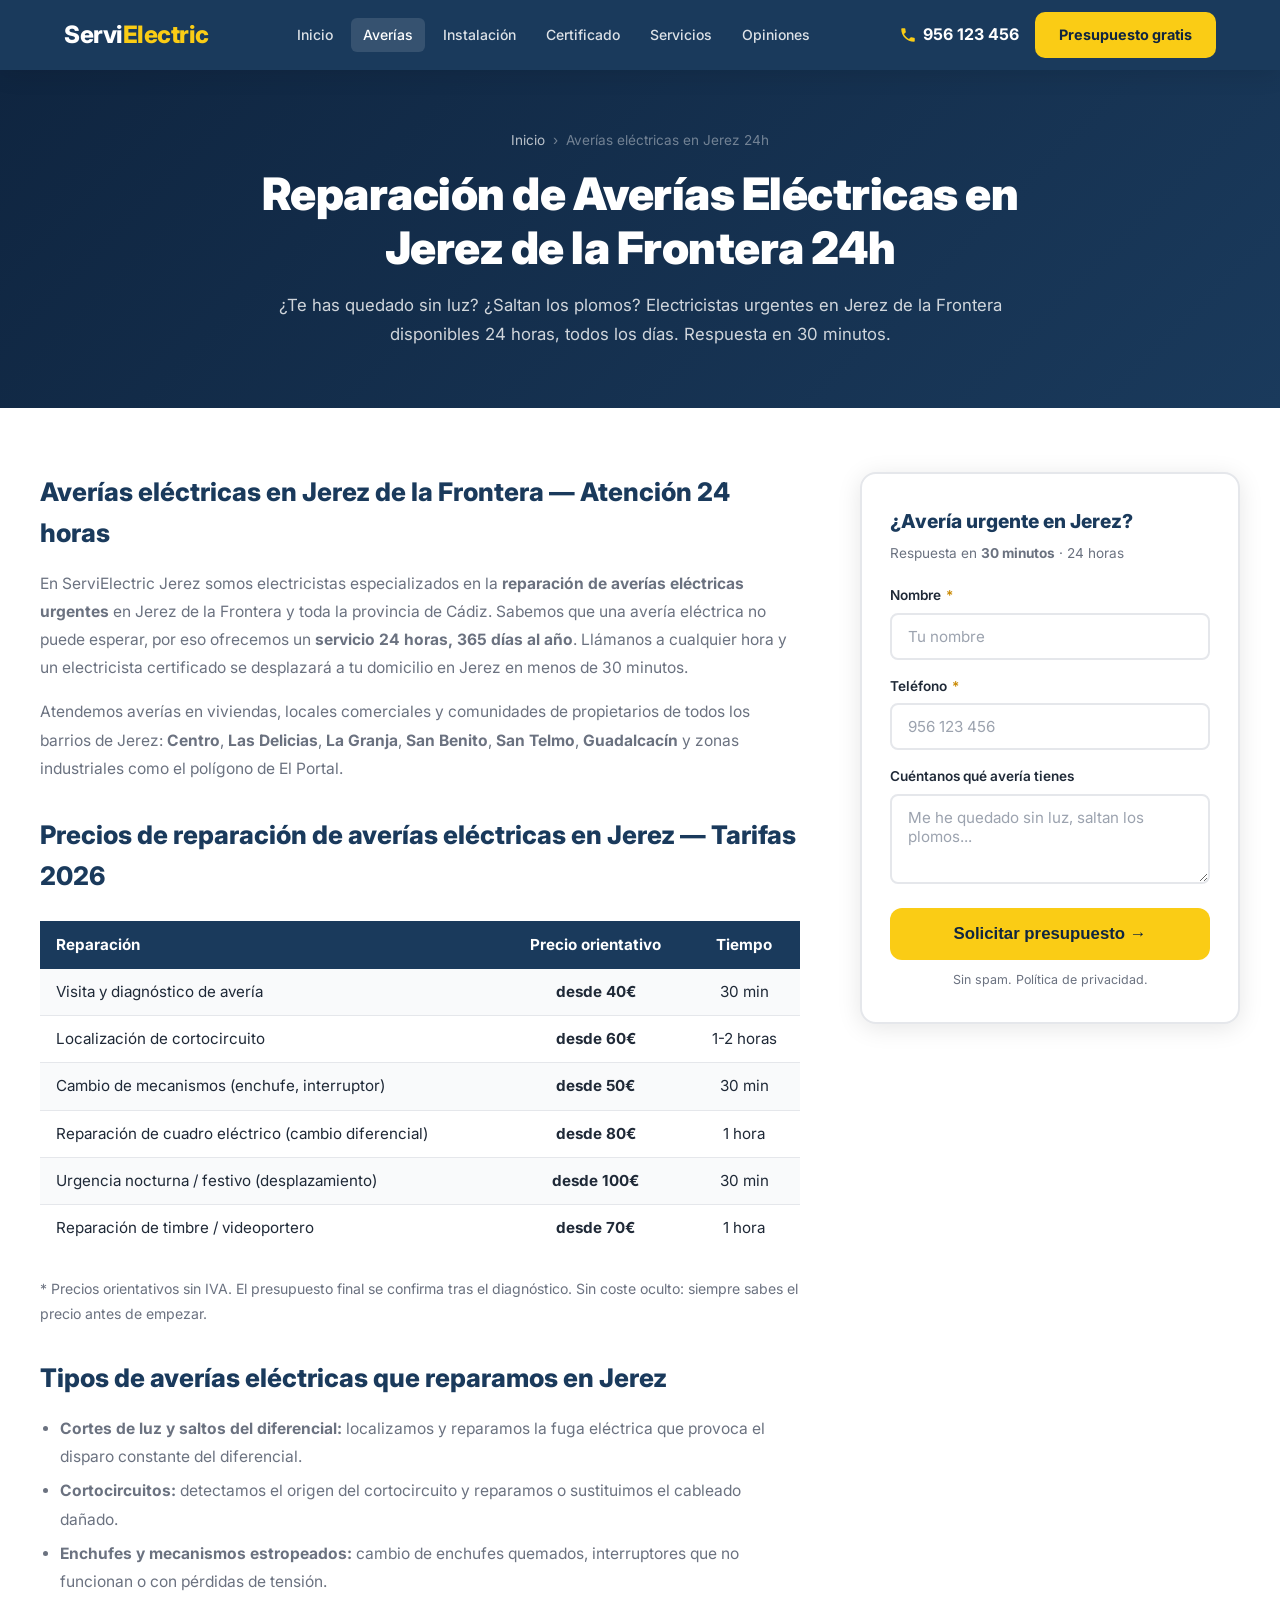
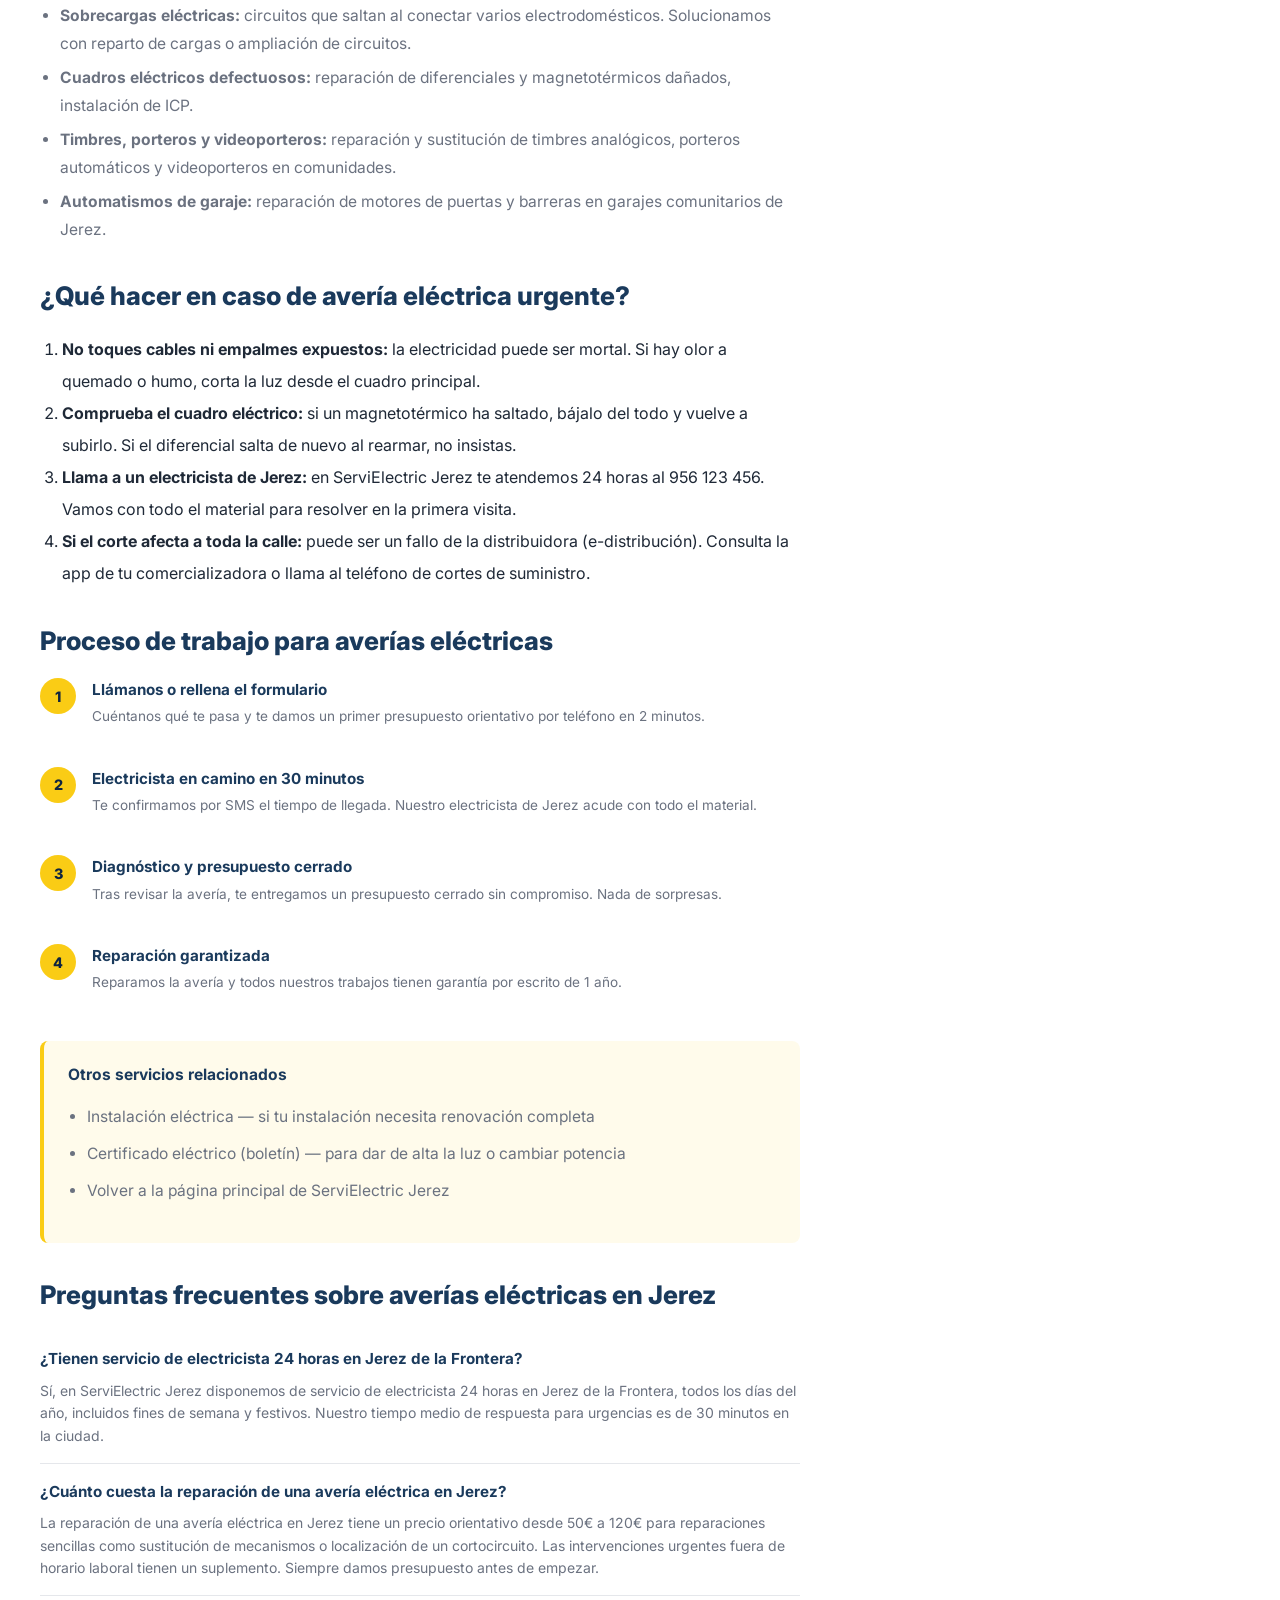
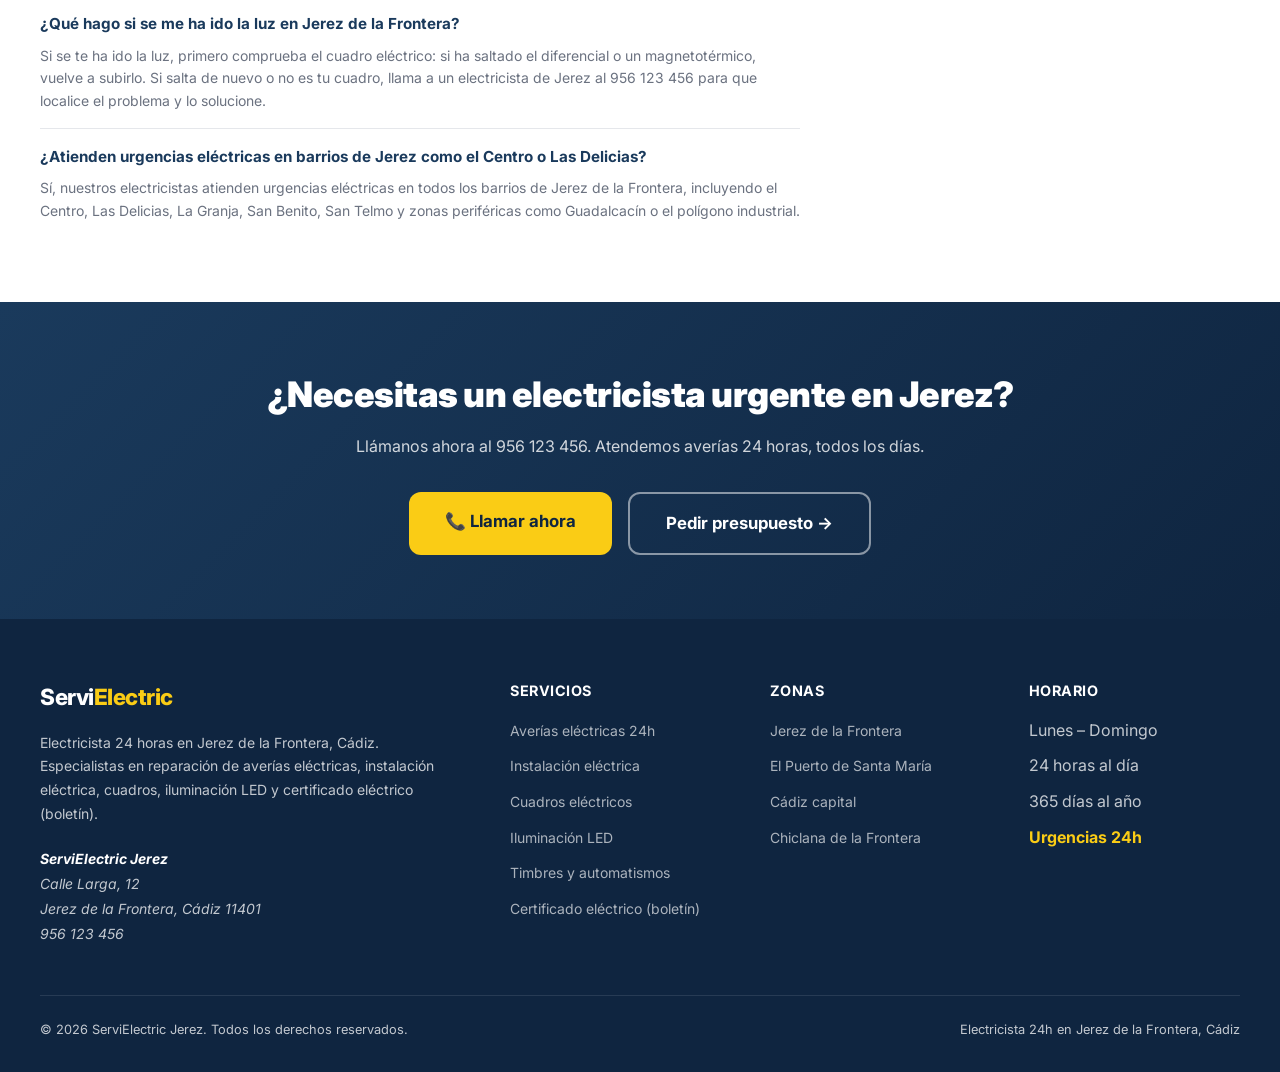
==== averias-electricas-jerez.html @ 38403f72 "Initial website: ServiElectric Jerez" ====
<!DOCTYPE html>
<html lang="es">
<head>
  <meta charset="UTF-8">
  <link rel="icon" type="image/png" href="favicon.png">
  <link rel="icon" type="image/svg+xml" href="favicon.svg">
  <meta name="viewport" content="width=device-width, initial-scale=1.0">
  <title>Averías Eléctricas Jerez 24h | Electricista Urgente | ServiElectric Jerez</title>
  <meta name="description" content="Reparación de averías eléctricas en Jerez de la Frontera 24 horas. ¿Te has quedado sin luz? ¿Saltan los plomos? Electricista urgente en 30 minutos. Presupuesto gratis.">
  <meta name="keywords" content="averías eléctricas Jerez, electricista urgente Jerez, electricista 24h Jerez, reparación averías eléctricas Jerez de la Frontera, sin luz Jerez">
  <link rel="canonical" href="https://servielectricjerez.es/averias-electricas-jerez.html">
  <meta property="og:title" content="Averías Eléctricas Jerez 24h | Electricista Urgente | ServiElectric Jerez">
  <meta property="og:description" content="Reparación de averías eléctricas en Jerez de la Frontera 24 horas. Electricista urgente en 30 minutos.">
  <meta property="og:type" content="article">
  <meta property="og:url" content="https://servielectricjerez.es/averias-electricas-jerez.html">
  <meta property="og:locale" content="es_ES">
  <link rel="preconnect" href="https://fonts.googleapis.com">
  <link rel="preconnect" href="https://fonts.gstatic.com" crossorigin>
  <link href="https://fonts.googleapis.com/css2?family=Inter:wght@400;500;600;700;800;900&display=swap" rel="stylesheet">
  <link rel="stylesheet" href="css/style.css">

  <!-- Schema Service -->
  <script type="application/ld+json">
  {
    "@context": "https://schema.org",
    "@type": "Service",
    "name": "Reparación de averías eléctricas en Jerez de la Frontera 24h",
    "provider": {
      "@type": "Electrician",
      "name": "ServiElectric Jerez",
      "address": {
        "@type": "PostalAddress",
        "streetAddress": "Calle Larga, 12",
        "addressLocality": "Jerez de la Frontera",
        "addressRegion": "Cádiz",
        "postalCode": "11401",
        "addressCountry": "ES"
      },
      "telephone": "+34-956-123-456",
      "url": "https://servielectricjerez.es",
      "geo": {
        "@type": "GeoCoordinates",
        "latitude": 36.6850,
        "longitude": -6.1261
      }
    },
    "areaServed": {"@type": "City", "name": "Jerez de la Frontera"},
    "description": "Reparación de averías eléctricas urgentes en Jerez de la Frontera, disponibles 24 horas, todos los días del año. Respuesta en 30 minutos.",
    "aggregateRating": {
      "@type": "AggregateRating",
      "ratingValue": "4.9",
      "reviewCount": "98"
    }
  }
  </script>

  <!-- Schema FAQPage -->
  <script type="application/ld+json">
  {
    "@context": "https://schema.org",
    "@type": "FAQPage",
    "mainEntity": [
      {
        "@type": "Question",
        "name": "¿Tienen servicio de electricista 24 horas en Jerez de la Frontera?",
        "acceptedAnswer": {
          "@type": "Answer",
          "text": "Sí, en ServiElectric Jerez disponemos de servicio de electricista 24 horas en Jerez de la Frontera, todos los días del año, incluidos fines de semana y festivos. Nuestro tiempo medio de respuesta para urgencias es de 30 minutos en la ciudad."
        }
      },
      {
        "@type": "Question",
        "name": "¿Cuánto cuesta la reparación de una avería eléctrica en Jerez?",
        "acceptedAnswer": {
          "@type": "Answer",
          "text": "La reparación de una avería eléctrica en Jerez tiene un precio orientativo desde 50€ a 120€ para reparaciones sencillas como sustitución de mecanismos o localización de un cortocircuito. Las intervenciones urgentes fuera de horario laboral tienen un suplemento. Siempre damos presupuesto antes de empezar."
        }
      },
      {
        "@type": "Question",
        "name": "¿Qué hago si se me ha ido la luz en Jerez de la Frontera?",
        "acceptedAnswer": {
          "@type": "Answer",
          "text": "Si se te ha ido la luz, primero comprueba el cuadro eléctrico: si ha saltado el diferencial o un magnetotérmico, vuelve a subirlo. Si salta de nuevo o no es tu cuadro, llama a un electricista de Jerez al 956 123 456 para que localice el problema y lo solucione."
        }
      },
      {
        "@type": "Question",
        "name": "¿Atienden urgencias eléctricas en barrios de Jerez como el Centro o Las Delicias?",
        "acceptedAnswer": {
          "@type": "Answer",
          "text": "Sí, nuestros electricistas atienden urgencias eléctricas en todos los barrios de Jerez de la Frontera, incluyendo el Centro, Las Delicias, La Granja, San Benito, San Telmo y zonas periféricas como Guadalcacín o el polígono industrial."
        }
      }
    ]
  }
  </script>
</head>
<body>

<header class="header" role="banner">
  <div class="header-inner">
    <a href="/" class="logo">Servi<span>Electric</span></a>
    <nav class="nav" id="main-nav" role="navigation">
      <a href="/">Inicio</a>
      <a href="averias-electricas-jerez.html" class="active">Averías</a>
      <a href="instalacion-electrica-jerez.html">Instalación</a>
      <a href="certificado-electrico-jerez.html">Certificado</a>
      <a href="index.html#servicios">Servicios</a>
      <a href="index.html#opiniones">Opiniones</a>
    </nav>
    <div class="header-cta">
      <a href="tel:+34956123456" class="header-phone">
        <svg viewBox="0 0 24 24"><path d="M6.62 10.79c1.44 2.83 3.76 5.14 6.59 6.59l2.2-2.2c.27-.27.67-.36 1.02-.24 1.12.37 2.33.57 3.57.57.55 0 1 .45 1 1V20c0 .55-.45 1-1 1-9.39 0-17-7.61-17-17 0-.55.45-1 1-1h3.5c.55 0 1 .45 1 1 0 1.25.2 2.45.57 3.57.11.35.03.74-.25 1.02l-2.2 2.2z"/></svg>
        956 123 456
      </a>
      <a href="#presupuesto" class="btn btn-accent">Presupuesto gratis</a>
      <button class="hamburger" id="hamburger" aria-label="Abrir menú" aria-expanded="false"><span></span><span></span><span></span></button>
    </div>
  </div>
</header>

<main>
<section class="page-hero">
  <div class="page-hero-inner">
    <nav class="breadcrumb"><a href="/">Inicio</a><span>›</span><span>Averías eléctricas en Jerez 24h</span></nav>
    <h1>Reparación de Averías Eléctricas en Jerez de la Frontera 24h</h1>
    <p>¿Te has quedado sin luz? ¿Saltan los plomos? Electricistas urgentes en Jerez de la Frontera disponibles 24 horas, todos los días. Respuesta en 30 minutos.</p>
  </div>
</section>

<section class="content-section">
  <div class="content-inner">
    <article class="content-body">

      <h2>Averías eléctricas en Jerez de la Frontera — Atención 24 horas</h2>
      <p>En ServiElectric Jerez somos electricistas especializados en la <strong>reparación de averías eléctricas urgentes</strong> en Jerez de la Frontera y toda la provincia de Cádiz. Sabemos que una avería eléctrica no puede esperar, por eso ofrecemos un <strong>servicio 24 horas, 365 días al año</strong>. Llámanos a cualquier hora y un electricista certificado se desplazará a tu domicilio en Jerez en menos de 30 minutos.</p>
      <p>Atendemos averías en viviendas, locales comerciales y comunidades de propietarios de todos los barrios de Jerez: <strong>Centro</strong>, <strong>Las Delicias</strong>, <strong>La Granja</strong>, <strong>San Benito</strong>, <strong>San Telmo</strong>, <strong>Guadalcacín</strong> y zonas industriales como el polígono de El Portal.</p>

      <h2>Precios de reparación de averías eléctricas en Jerez — Tarifas 2026</h2>
      <div style="overflow-x:auto;margin:24px 0;">
        <table style="width:100%;border-collapse:collapse;font-size:0.95rem;">
          <thead>
            <tr style="background:var(--primary);color:#fff;">
              <th style="padding:12px 16px;text-align:left;">Reparación</th>
              <th style="padding:12px 16px;text-align:center;">Precio orientativo</th>
              <th style="padding:12px 16px;text-align:center;">Tiempo</th>
            </tr>
          </thead>
          <tbody>
            <tr style="background:#f9fafb;">
              <td style="padding:11px 16px;border-bottom:1px solid #e5e7eb;">Visita y diagnóstico de avería</td>
              <td style="padding:11px 16px;border-bottom:1px solid #e5e7eb;text-align:center;font-weight:700;">desde 40€</td>
              <td style="padding:11px 16px;border-bottom:1px solid #e5e7eb;text-align:center;">30 min</td>
            </tr>
            <tr>
              <td style="padding:11px 16px;border-bottom:1px solid #e5e7eb;">Localización de cortocircuito</td>
              <td style="padding:11px 16px;border-bottom:1px solid #e5e7eb;text-align:center;font-weight:700;">desde 60€</td>
              <td style="padding:11px 16px;border-bottom:1px solid #e5e7eb;text-align:center;">1-2 horas</td>
            </tr>
            <tr style="background:#f9fafb;">
              <td style="padding:11px 16px;border-bottom:1px solid #e5e7eb;">Cambio de mecanismos (enchufe, interruptor)</td>
              <td style="padding:11px 16px;border-bottom:1px solid #e5e7eb;text-align:center;font-weight:700;">desde 50€</td>
              <td style="padding:11px 16px;border-bottom:1px solid #e5e7eb;text-align:center;">30 min</td>
            </tr>
            <tr>
              <td style="padding:11px 16px;border-bottom:1px solid #e5e7eb;">Reparación de cuadro eléctrico (cambio diferencial)</td>
              <td style="padding:11px 16px;border-bottom:1px solid #e5e7eb;text-align:center;font-weight:700;">desde 80€</td>
              <td style="padding:11px 16px;border-bottom:1px solid #e5e7eb;text-align:center;">1 hora</td>
            </tr>
            <tr style="background:#f9fafb;">
              <td style="padding:11px 16px;border-bottom:1px solid #e5e7eb;">Urgencia nocturna / festivo (desplazamiento)</td>
              <td style="padding:11px 16px;border-bottom:1px solid #e5e7eb;text-align:center;font-weight:700;">desde 100€</td>
              <td style="padding:11px 16px;border-bottom:1px solid #e5e7eb;text-align:center;">30 min</td>
            </tr>
            <tr>
              <td style="padding:11px 16px;">Reparación de timbre / videoportero</td>
              <td style="padding:11px 16px;text-align:center;font-weight:700;">desde 70€</td>
              <td style="padding:11px 16px;text-align:center;">1 hora</td>
            </tr>
          </tbody>
        </table>
      </div>
      <p style="font-size:0.88rem;color:var(--text-light);">* Precios orientativos sin IVA. El presupuesto final se confirma tras el diagnóstico. Sin coste oculto: siempre sabes el precio antes de empezar.</p>

      <h2>Tipos de averías eléctricas que reparamos en Jerez</h2>
      <ul>
        <li><strong>Cortes de luz y saltos del diferencial:</strong> localizamos y reparamos la fuga eléctrica que provoca el disparo constante del diferencial.</li>
        <li><strong>Cortocircuitos:</strong> detectamos el origen del cortocircuito y reparamos o sustituimos el cableado dañado.</li>
        <li><strong>Enchufes y mecanismos estropeados:</strong> cambio de enchufes quemados, interruptores que no funcionan o con pérdidas de tensión.</li>
        <li><strong>Sobrecargas eléctricas:</strong> circuitos que saltan al conectar varios electrodomésticos. Solucionamos con reparto de cargas o ampliación de circuitos.</li>
        <li><strong>Cuadros eléctricos defectuosos:</strong> reparación de diferenciales y magnetotérmicos dañados, instalación de ICP.</li>
        <li><strong>Timbres, porteros y videoporteros:</strong> reparación y sustitución de timbres analógicos, porteros automáticos y videoporteros en comunidades.</li>
        <li><strong>Automatismos de garaje:</strong> reparación de motores de puertas y barreras en garajes comunitarios de Jerez.</li>
      </ul>

      <h2>¿Qué hacer en caso de avería eléctrica urgente?</h2>
      <ol style="padding-left:1.4rem;line-height:2;">
        <li><strong>No toques cables ni empalmes expuestos:</strong> la electricidad puede ser mortal. Si hay olor a quemado o humo, corta la luz desde el cuadro principal.</li>
        <li><strong>Comprueba el cuadro eléctrico:</strong> si un magnetotérmico ha saltado, bájalo del todo y vuelve a subirlo. Si el diferencial salta de nuevo al rearmar, no insistas.</li>
        <li><strong>Llama a un electricista de Jerez:</strong> en ServiElectric Jerez te atendemos 24 horas al 956 123 456. Vamos con todo el material para resolver en la primera visita.</li>
        <li><strong>Si el corte afecta a toda la calle:</strong> puede ser un fallo de la distribuidora (e-distribución). Consulta la app de tu comercializadora o llama al teléfono de cortes de suministro.</li>
      </ol>

      <h2>Proceso de trabajo para averías eléctricas</h2>
      <ol class="process-list">
        <li>
          <div>
            <h4>Llámanos o rellena el formulario</h4>
            <p>Cuéntanos qué te pasa y te damos un primer presupuesto orientativo por teléfono en 2 minutos.</p>
          </div>
        </li>
        <li>
          <div>
            <h4>Electricista en camino en 30 minutos</h4>
            <p>Te confirmamos por SMS el tiempo de llegada. Nuestro electricista de Jerez acude con todo el material.</p>
          </div>
        </li>
        <li>
          <div>
            <h4>Diagnóstico y presupuesto cerrado</h4>
            <p>Tras revisar la avería, te entregamos un presupuesto cerrado sin compromiso. Nada de sorpresas.</p>
          </div>
        </li>
        <li>
          <div>
            <h4>Reparación garantizada</h4>
            <p>Reparamos la avería y todos nuestros trabajos tienen garantía por escrito de 1 año.</p>
          </div>
        </li>
      </ol>

      <div style="background:#fffbeb;border-left:4px solid var(--accent);border-radius:8px;padding:20px 24px;margin:32px 0;">
        <p style="font-weight:700;color:var(--primary);margin-bottom:12px;">Otros servicios relacionados</p>
        <ul style="color:var(--text-light);line-height:2;margin-left:1.2rem;">
          <li><a href="instalacion-electrica-jerez.html">Instalación eléctrica</a> — si tu instalación necesita renovación completa</li>
          <li><a href="certificado-electrico-jerez.html">Certificado eléctrico (boletín)</a> — para dar de alta la luz o cambiar potencia</li>
          <li><a href="/">Volver a la página principal de ServiElectric Jerez</a></li>
        </ul>
      </div>

      <h2>Preguntas frecuentes sobre averías eléctricas en Jerez</h2>
      <div class="faq-list">
        <div class="faq-item">
          <div class="faq-question">¿Tienen servicio de electricista 24 horas en Jerez de la Frontera?</div>
          <div class="faq-answer">Sí, en ServiElectric Jerez disponemos de servicio de electricista 24 horas en Jerez de la Frontera, todos los días del año, incluidos fines de semana y festivos. Nuestro tiempo medio de respuesta para urgencias es de 30 minutos en la ciudad.</div>
        </div>
        <div class="faq-item">
          <div class="faq-question">¿Cuánto cuesta la reparación de una avería eléctrica en Jerez?</div>
          <div class="faq-answer">La reparación de una avería eléctrica en Jerez tiene un precio orientativo desde 50€ a 120€ para reparaciones sencillas como sustitución de mecanismos o localización de un cortocircuito. Las intervenciones urgentes fuera de horario laboral tienen un suplemento. Siempre damos presupuesto antes de empezar.</div>
        </div>
        <div class="faq-item">
          <div class="faq-question">¿Qué hago si se me ha ido la luz en Jerez de la Frontera?</div>
          <div class="faq-answer">Si se te ha ido la luz, primero comprueba el cuadro eléctrico: si ha saltado el diferencial o un magnetotérmico, vuelve a subirlo. Si salta de nuevo o no es tu cuadro, llama a un electricista de Jerez al 956 123 456 para que localice el problema y lo solucione.</div>
        </div>
        <div class="faq-item">
          <div class="faq-question">¿Atienden urgencias eléctricas en barrios de Jerez como el Centro o Las Delicias?</div>
          <div class="faq-answer">Sí, nuestros electricistas atienden urgencias eléctricas en todos los barrios de Jerez de la Frontera, incluyendo el Centro, Las Delicias, La Granja, San Benito, San Telmo y zonas periféricas como Guadalcacín o el polígono industrial.</div>
        </div>
      </div>
    </article>

    <aside class="sidebar-form" id="presupuesto">
      <div class="sidebar-card">
        <p class="sidebar-card-title">¿Avería urgente en Jerez?</p>
        <p class="sidebar-card-sub">Respuesta en <strong>30 minutos</strong> · 24 horas</p>
        <form action="https://formsubmit.co/info@servielectricjerez.es" method="POST" id="sidebar-form">
          <input type="hidden" name="_subject" value="Nuevo lead desde servielectricjerez.es">
          <input type="hidden" name="_captcha" value="false">
          <input type="hidden" name="_template" value="table">
          <input type="hidden" name="servicio" value="Avería eléctrica 24h - Jerez">
          <div class="form-group">
            <label for="nombre">Nombre <span class="req">*</span></label>
            <input type="text" id="nombre" name="nombre" class="form-control" placeholder="Tu nombre" required>
          </div>
          <div class="form-group">
            <label for="telefono">Teléfono <span class="req">*</span></label>
            <input type="tel" id="telefono" name="telefono" class="form-control" placeholder="956 123 456" required>
          </div>
          <div class="form-group">
            <label for="mensaje">Cuéntanos qué avería tienes</label>
            <textarea id="mensaje" name="mensaje" class="form-control" placeholder="Me he quedado sin luz, saltan los plomos..."></textarea>
          </div>
          <div class="form-submit">
            <button type="submit" class="btn btn-accent btn-lg">Solicitar presupuesto →</button>
          </div>
          <p class="form-privacy">Sin spam. Política de privacidad.</p>
        </form>
      </div>
    </aside>
  </div>
</section>

<section class="cta-strip">
  <div>
    <h2>¿Necesitas un electricista urgente en Jerez?</h2>
    <p>Llámanos ahora al 956 123 456. Atendemos averías 24 horas, todos los días.</p>
    <div class="cta-buttons">
      <a href="tel:+34956123456" class="btn btn-accent btn-lg">📞 Llamar ahora</a>
      <a href="#presupuesto" class="btn btn-outline btn-lg">Pedir presupuesto →</a>
    </div>
  </div>
</section>
</main>

<footer class="footer" role="contentinfo">
  <div class="footer-inner">
    <div class="footer-grid">
      <div class="footer-brand">
        <div class="logo">Servi<span>Electric</span></div>
        <p>Electricista 24 horas en Jerez de la Frontera, Cádiz. Especialistas en reparación de averías eléctricas, instalación eléctrica, cuadros, iluminación LED y certificado eléctrico (boletín).</p>
        <address class="footer-nap"><strong>ServiElectric Jerez</strong><br>Calle Larga, 12<br>Jerez de la Frontera, Cádiz 11401<br><a href="tel:+34956123456">956 123 456</a></address>
      </div>
      <div class="footer-col">
        <h4>Servicios</h4>
        <ul>
          <li><a href="averias-electricas-jerez.html">Averías eléctricas 24h</a></li>
          <li><a href="instalacion-electrica-jerez.html">Instalación eléctrica</a></li>
          <li><a href="instalacion-electrica-jerez.html">Cuadros eléctricos</a></li>
          <li><a href="instalacion-electrica-jerez.html">Iluminación LED</a></li>
          <li><a href="averias-electricas-jerez.html">Timbres y automatismos</a></li>
          <li><a href="certificado-electrico-jerez.html">Certificado eléctrico (boletín)</a></li>
        </ul>
      </div>
      <div class="footer-col"><h4>Zonas</h4><ul><li><a href="/">Jerez de la Frontera</a></li><li><a href="/">El Puerto de Santa María</a></li><li><a href="/">Cádiz capital</a></li><li><a href="/">Chiclana de la Frontera</a></li></ul></div>
      <div class="footer-col"><h4>Horario</h4><ul><li>Lunes – Domingo</li><li>24 horas al día</li><li>365 días al año</li><li><strong style="color:var(--accent)">Urgencias 24h</strong></li></ul></div>
    </div>
    <div class="footer-bottom"><p>© 2026 ServiElectric Jerez. Todos los derechos reservados.</p><p>Electricista 24h en Jerez de la Frontera, Cádiz</p></div>
  </div>
</footer>
<script>
  const hamburger = document.getElementById('hamburger');
  const nav = document.getElementById('main-nav');
  hamburger.addEventListener('click', () => { const open = nav.classList.toggle('open'); hamburger.setAttribute('aria-expanded', open); });
  document.getElementById('sidebar-form').addEventListener('submit', function(e) { if (!document.getElementById('telefono').value.trim()) { e.preventDefault(); document.getElementById('telefono').focus(); alert('El teléfono es obligatorio.'); } });
</script>
</body>
</html>
---- css/style.css ----
/* ============================================
   SERVIELECTRIC JEREZ — Estilos globales
   ============================================ */

:root {
  --primary: #1a3a5c;
  --primary-dark: #0f2540;
  --accent: #facc15;
  --accent-dark: #ca8a04;
  --text: #1f2937;
  --text-light: #6b7280;
  --bg: #f8f9fa;
  --white: #ffffff;
  --border: #e5e7eb;
  --success: #16a34a;
  --shadow: 0 4px 24px rgba(0,0,0,0.10);
  --shadow-lg: 0 8px 40px rgba(0,0,0,0.15);
  --radius: 10px;
  --font: 'Inter', system-ui, -apple-system, sans-serif;
}

*, *::before, *::after { box-sizing: border-box; margin: 0; padding: 0; }

html { scroll-behavior: smooth; font-size: 16px; }

body {
  font-family: var(--font);
  color: var(--text);
  background: var(--white);
  line-height: 1.6;
}

img { max-width: 100%; display: block; }
a { color: inherit; text-decoration: none; }

/* ============================================
   CABECERA
   ============================================ */

.header {
  position: sticky;
  top: 0;
  z-index: 100;
  background: var(--primary);
  box-shadow: var(--shadow);
}

.header-inner {
  max-width: 1200px;
  margin: 0 auto;
  padding: 0 24px;
  display: flex;
  align-items: center;
  justify-content: space-between;
  height: 70px;
  gap: 20px;
}

.logo {
  font-size: 1.5rem;
  font-weight: 800;
  color: var(--white);
  letter-spacing: -0.5px;
}

.logo span { color: var(--accent); }

.nav { display: flex; gap: 6px; align-items: center; }

.nav a {
  color: rgba(255,255,255,0.85);
  font-size: 0.875rem;
  font-weight: 500;
  padding: 6px 12px;
  border-radius: 6px;
  transition: color 0.2s, background 0.2s;
}

.nav a:hover, .nav a.active {
  color: var(--white);
  background: rgba(255,255,255,0.12);
}

.header-cta {
  display: flex;
  align-items: center;
  gap: 16px;
  flex-shrink: 0;
}

.header-phone {
  color: var(--white);
  font-weight: 700;
  font-size: 1rem;
  display: flex;
  align-items: center;
  gap: 6px;
}

.header-phone svg { width: 18px; height: 18px; fill: var(--accent); }

.btn {
  display: inline-block;
  padding: 11px 24px;
  border-radius: var(--radius);
  font-weight: 700;
  font-size: 0.9rem;
  cursor: pointer;
  transition: all 0.2s;
  border: none;
  text-align: center;
}

.btn-accent {
  background: var(--accent);
  color: var(--primary-dark);
}

.btn-accent:hover {
  background: var(--accent-dark);
  transform: translateY(-1px);
  box-shadow: 0 4px 12px rgba(250,204,21,0.5);
}

.btn-outline {
  background: transparent;
  color: var(--white);
  border: 2px solid rgba(255,255,255,0.5);
}

.btn-outline:hover {
  border-color: var(--white);
  background: rgba(255,255,255,0.1);
}

.btn-lg { padding: 16px 36px; font-size: 1.05rem; border-radius: 12px; }

.hamburger {
  display: none;
  background: none;
  border: none;
  cursor: pointer;
  flex-direction: column;
  gap: 5px;
  padding: 4px;
}

.hamburger span {
  display: block;
  width: 24px;
  height: 2px;
  background: var(--white);
  border-radius: 2px;
  transition: all 0.3s;
}

/* ============================================
   HERO
   ============================================ */

.hero {
  background: linear-gradient(135deg, var(--primary-dark) 0%, var(--primary) 60%, #1e4d7b 100%);
  padding: 80px 24px 100px;
  position: relative;
  overflow: hidden;
}

.hero::before {
  content: '';
  position: absolute;
  inset: 0;
  background: url("data:image/svg+xml,%3Csvg width='60' height='60' viewBox='0 0 60 60' xmlns='http://www.w3.org/2000/svg'%3E%3Cg fill='none' fill-rule='evenodd'%3E%3Cg fill='%23ffffff' fill-opacity='0.03'%3E%3Cpath d='M36 34v-4h-2v4h-4v2h4v4h2v-4h4v-2h-4zm0-30V0h-2v4h-4v2h4v4h2V6h4V4h-4zM6 34v-4H4v4H0v2h4v4h2v-4h4v-2H6zM6 4V0H4v4H0v2h4v4h2V6h4V4H6z'/%3E%3C/g%3E%3C/g%3E%3C/svg%3E");
}

.hero-inner {
  max-width: 1200px;
  margin: 0 auto;
  display: grid;
  grid-template-columns: 1fr 1fr;
  gap: 60px;
  align-items: center;
  position: relative;
  z-index: 1;
}

.hero-badge {
  display: inline-block;
  background: rgba(250,204,21,0.18);
  color: var(--accent);
  border: 1px solid rgba(250,204,21,0.4);
  padding: 6px 14px;
  border-radius: 50px;
  font-size: 0.8rem;
  font-weight: 600;
  letter-spacing: 0.5px;
  margin-bottom: 20px;
  text-transform: uppercase;
}

.hero h1 {
  font-size: clamp(2rem, 4vw, 3rem);
  font-weight: 900;
  color: var(--white);
  line-height: 1.15;
  margin-bottom: 20px;
  letter-spacing: -1px;
}

.hero h1 em {
  color: var(--accent);
  font-style: normal;
}

.hero-desc {
  color: rgba(255,255,255,0.8);
  font-size: 1.1rem;
  margin-bottom: 32px;
  line-height: 1.7;
}

.hero-trust {
  display: flex;
  gap: 24px;
  flex-wrap: wrap;
}

.hero-trust-item {
  display: flex;
  align-items: center;
  gap: 8px;
  color: rgba(255,255,255,0.9);
  font-size: 0.9rem;
  font-weight: 500;
}

.hero-trust-item svg {
  width: 18px;
  height: 18px;
  fill: var(--accent);
  flex-shrink: 0;
}

/* ============================================
   FORMULARIO DE CONTACTO (HERO)
   ============================================ */

.contact-card {
  background: var(--white);
  border-radius: 16px;
  padding: 36px 32px;
  box-shadow: var(--shadow-lg);
}

.contact-card-title {
  font-size: 1.4rem;
  font-weight: 800;
  color: var(--primary);
  margin-bottom: 6px;
}

.contact-card-sub {
  color: var(--text-light);
  font-size: 0.9rem;
  margin-bottom: 24px;
}

.contact-card-sub strong { color: var(--accent-dark); }

.form-group { margin-bottom: 16px; }

.form-group label {
  display: block;
  font-size: 0.85rem;
  font-weight: 600;
  color: var(--text);
  margin-bottom: 6px;
}

.form-group label .req { color: var(--accent-dark); margin-left: 2px; }

.form-control {
  width: 100%;
  padding: 12px 16px;
  border: 2px solid var(--border);
  border-radius: 8px;
  font-size: 0.95rem;
  font-family: var(--font);
  color: var(--text);
  background: var(--white);
  transition: border-color 0.2s, box-shadow 0.2s;
  -webkit-appearance: none;
}

.form-control:focus {
  outline: none;
  border-color: var(--primary);
  box-shadow: 0 0 0 3px rgba(26,58,92,0.12);
}

.form-control::placeholder { color: #9ca3af; }

select.form-control { cursor: pointer; }

textarea.form-control { resize: vertical; min-height: 90px; }

.form-row { display: grid; grid-template-columns: 1fr 1fr; gap: 16px; }

.form-submit { margin-top: 8px; }

.form-submit .btn { width: 100%; }

.form-privacy {
  text-align: center;
  font-size: 0.78rem;
  color: var(--text-light);
  margin-top: 10px;
}

/* ============================================
   SECCIÓN SERVICIOS
   ============================================ */

.section {
  padding: 80px 24px;
}

.section-inner {
  max-width: 1200px;
  margin: 0 auto;
}

.section-header {
  text-align: center;
  margin-bottom: 48px;
}

.section-eyebrow {
  display: inline-block;
  color: var(--accent-dark);
  font-weight: 700;
  font-size: 0.8rem;
  text-transform: uppercase;
  letter-spacing: 1px;
  margin-bottom: 12px;
}

.section-title {
  font-size: clamp(1.6rem, 3vw, 2.2rem);
  font-weight: 800;
  color: var(--primary);
  line-height: 1.2;
  letter-spacing: -0.5px;
  margin-bottom: 16px;
}

.section-desc {
  color: var(--text-light);
  font-size: 1rem;
  max-width: 600px;
  margin: 0 auto;
  line-height: 1.7;
}

.services-grid {
  display: grid;
  grid-template-columns: repeat(auto-fill, minmax(260px, 1fr));
  gap: 24px;
}

.service-card {
  background: var(--white);
  border: 1.5px solid var(--border);
  border-radius: 14px;
  padding: 32px 28px;
  transition: all 0.25s;
  display: flex;
  flex-direction: column;
  gap: 12px;
}

.service-card:hover {
  border-color: var(--accent);
  box-shadow: var(--shadow);
  transform: translateY(-4px);
}

.service-icon {
  width: 52px;
  height: 52px;
  background: rgba(250,204,21,0.15);
  border-radius: 12px;
  display: flex;
  align-items: center;
  justify-content: center;
}

.service-icon svg { width: 28px; height: 28px; fill: var(--accent-dark); }

.service-card h3 {
  font-size: 1.1rem;
  font-weight: 700;
  color: var(--primary);
}

.service-card p {
  font-size: 0.9rem;
  color: var(--text-light);
  line-height: 1.6;
  flex: 1;
}

.service-card-link {
  display: inline-flex;
  align-items: center;
  gap: 6px;
  font-size: 0.875rem;
  font-weight: 600;
  color: var(--accent-dark);
  margin-top: 4px;
}

.service-card-link:hover { text-decoration: underline; }

/* ============================================
   POR QUÉ ELEGIRNOS
   ============================================ */

.why-section { background: var(--bg); }

.why-grid {
  display: grid;
  grid-template-columns: repeat(auto-fill, minmax(220px, 1fr));
  gap: 32px;
}

.why-item {
  text-align: center;
  padding: 24px 16px;
}

.why-number {
  font-size: 2.5rem;
  font-weight: 900;
  color: var(--accent-dark);
  line-height: 1;
  margin-bottom: 8px;
}

.why-item h3 {
  font-size: 1rem;
  font-weight: 700;
  color: var(--primary);
  margin-bottom: 8px;
}

.why-item p {
  font-size: 0.875rem;
  color: var(--text-light);
  line-height: 1.6;
}

/* ============================================
   CTA STRIP
   ============================================ */

.cta-strip {
  background: linear-gradient(135deg, var(--primary) 0%, var(--primary-dark) 100%);
  padding: 64px 24px;
  text-align: center;
}

.cta-strip h2 {
  font-size: clamp(1.6rem, 3vw, 2.2rem);
  font-weight: 900;
  color: var(--white);
  margin-bottom: 12px;
  letter-spacing: -0.5px;
}

.cta-strip p {
  color: rgba(255,255,255,0.8);
  font-size: 1rem;
  margin-bottom: 32px;
}

.cta-buttons {
  display: flex;
  gap: 16px;
  justify-content: center;
  flex-wrap: wrap;
}

/* ============================================
   MAPA
   ============================================ */

.map-section { padding: 0; }
.map-section iframe {
  width: 100%;
  height: 380px;
  border: none;
  display: block;
}

/* ============================================
   FOOTER
   ============================================ */

.footer {
  background: var(--primary-dark);
  color: rgba(255,255,255,0.75);
  padding: 60px 24px 32px;
}

.footer-inner {
  max-width: 1200px;
  margin: 0 auto;
}

.footer-grid {
  display: grid;
  grid-template-columns: 2fr 1fr 1fr 1fr;
  gap: 48px;
  margin-bottom: 48px;
}

.footer-brand .logo { font-size: 1.4rem; margin-bottom: 16px; }

.footer-brand p {
  font-size: 0.875rem;
  line-height: 1.7;
  margin-bottom: 20px;
}

.footer-nap { font-size: 0.875rem; line-height: 1.8; }
.footer-nap strong { color: var(--white); }

.footer-col h4 {
  color: var(--white);
  font-size: 0.9rem;
  font-weight: 700;
  margin-bottom: 16px;
  text-transform: uppercase;
  letter-spacing: 0.5px;
}

.footer-col ul { list-style: none; }

.footer-col ul li { margin-bottom: 10px; }

.footer-col ul li a {
  font-size: 0.875rem;
  color: rgba(255,255,255,0.65);
  transition: color 0.2s;
}

.footer-col ul li a:hover { color: var(--accent); }

.footer-bottom {
  border-top: 1px solid rgba(255,255,255,0.1);
  padding-top: 24px;
  display: flex;
  align-items: center;
  justify-content: space-between;
  font-size: 0.8rem;
  gap: 16px;
  flex-wrap: wrap;
}

/* ============================================
   PÁGINA INTERIOR (SERVICIO)
   ============================================ */

.page-hero {
  background: linear-gradient(135deg, var(--primary-dark) 0%, var(--primary) 100%);
  padding: 60px 24px;
  text-align: center;
}

.page-hero-inner {
  max-width: 800px;
  margin: 0 auto;
}

.breadcrumb {
  display: flex;
  align-items: center;
  justify-content: center;
  gap: 8px;
  font-size: 0.85rem;
  color: rgba(255,255,255,0.6);
  margin-bottom: 16px;
}

.breadcrumb a { color: rgba(255,255,255,0.7); }
.breadcrumb a:hover { color: var(--accent); }
.breadcrumb span { color: rgba(255,255,255,0.4); }

.page-hero h1 {
  font-size: clamp(1.8rem, 4vw, 2.8rem);
  font-weight: 900;
  color: var(--white);
  line-height: 1.2;
  letter-spacing: -0.5px;
  margin-bottom: 16px;
}

.page-hero p {
  color: rgba(255,255,255,0.8);
  font-size: 1.05rem;
  line-height: 1.7;
}

.content-section {
  padding: 64px 24px;
}

.content-inner {
  max-width: 1200px;
  margin: 0 auto;
  display: grid;
  grid-template-columns: 1fr 380px;
  gap: 60px;
  align-items: start;
}

.content-body h2 {
  font-size: 1.6rem;
  font-weight: 800;
  color: var(--primary);
  margin-bottom: 16px;
  margin-top: 32px;
}

.content-body h2:first-child { margin-top: 0; }

.content-body p {
  color: var(--text-light);
  line-height: 1.8;
  margin-bottom: 16px;
  font-size: 0.975rem;
}

.content-body ul {
  margin: 0 0 16px 20px;
  color: var(--text-light);
  font-size: 0.975rem;
  line-height: 1.8;
}

.content-body ul li { margin-bottom: 6px; }

.sidebar-form {
  position: sticky;
  top: 90px;
}

.sidebar-card {
  background: var(--white);
  border: 2px solid var(--border);
  border-radius: 16px;
  padding: 32px 28px;
  box-shadow: var(--shadow);
}

.sidebar-card-title {
  font-size: 1.2rem;
  font-weight: 800;
  color: var(--primary);
  margin-bottom: 6px;
}

.sidebar-card-sub {
  font-size: 0.85rem;
  color: var(--text-light);
  margin-bottom: 20px;
}

.process-list {
  counter-reset: steps;
  list-style: none;
  margin: 0 0 16px 0;
}

.process-list li {
  counter-increment: steps;
  display: flex;
  gap: 16px;
  align-items: flex-start;
  margin-bottom: 24px;
}

.process-list li::before {
  content: counter(steps);
  width: 36px;
  height: 36px;
  background: var(--accent);
  color: var(--primary-dark);
  border-radius: 50%;
  display: flex;
  align-items: center;
  justify-content: center;
  font-weight: 800;
  font-size: 0.9rem;
  flex-shrink: 0;
}

.process-list li div h4 {
  font-weight: 700;
  color: var(--primary);
  margin-bottom: 4px;
  font-size: 0.95rem;
}

.process-list li div p {
  font-size: 0.85rem;
  color: var(--text-light);
  line-height: 1.5;
}

.faq-list { margin-top: 16px; }

.faq-item {
  border-bottom: 1px solid var(--border);
  padding: 16px 0;
}

.faq-item:last-child { border-bottom: none; }

.faq-question {
  font-weight: 700;
  color: var(--primary);
  font-size: 0.95rem;
  margin-bottom: 8px;
}

.faq-answer {
  font-size: 0.875rem;
  color: var(--text-light);
  line-height: 1.6;
}

/* ============================================
   REVIEWS
   ============================================ */

.reviews-section { background: var(--bg); }

.reviews-grid {
  display: grid;
  grid-template-columns: repeat(auto-fill, minmax(300px, 1fr));
  gap: 24px;
}

.review-card {
  background: var(--white);
  border-radius: 14px;
  padding: 28px;
  box-shadow: var(--shadow);
}

.review-stars { color: #fbbf24; font-size: 1rem; margin-bottom: 12px; }

.review-text {
  font-size: 0.9rem;
  color: var(--text-light);
  line-height: 1.7;
  margin-bottom: 16px;
  font-style: italic;
}

.review-author {
  font-weight: 700;
  color: var(--primary);
  font-size: 0.875rem;
}

.review-location {
  font-size: 0.8rem;
  color: var(--text-light);
}

/* ============================================
   RESPONSIVE
   ============================================ */

@media (max-width: 1024px) {
  .footer-grid { grid-template-columns: 1fr 1fr; gap: 32px; }
  .content-inner { grid-template-columns: 1fr; }
  .sidebar-form { position: static; }
}

@media (max-width: 768px) {
  .nav { display: none; position: absolute; top: 70px; left: 0; right: 0; background: var(--primary-dark); flex-direction: column; padding: 16px; gap: 4px; }
  .nav.open { display: flex; }
  .hamburger { display: flex; }
  .header-phone { display: none; }
  .hero-inner { grid-template-columns: 1fr; gap: 40px; }
  .form-row { grid-template-columns: 1fr; }
  .footer-grid { grid-template-columns: 1fr; gap: 32px; }
  .footer-bottom { flex-direction: column; text-align: center; }
  .why-grid { grid-template-columns: repeat(2, 1fr); }
  .hero { padding: 56px 24px 72px; }
}

@media (max-width: 480px) {
  .why-grid { grid-template-columns: 1fr; }
  .services-grid { grid-template-columns: 1fr; }
  .cta-buttons { flex-direction: column; align-items: center; }
}
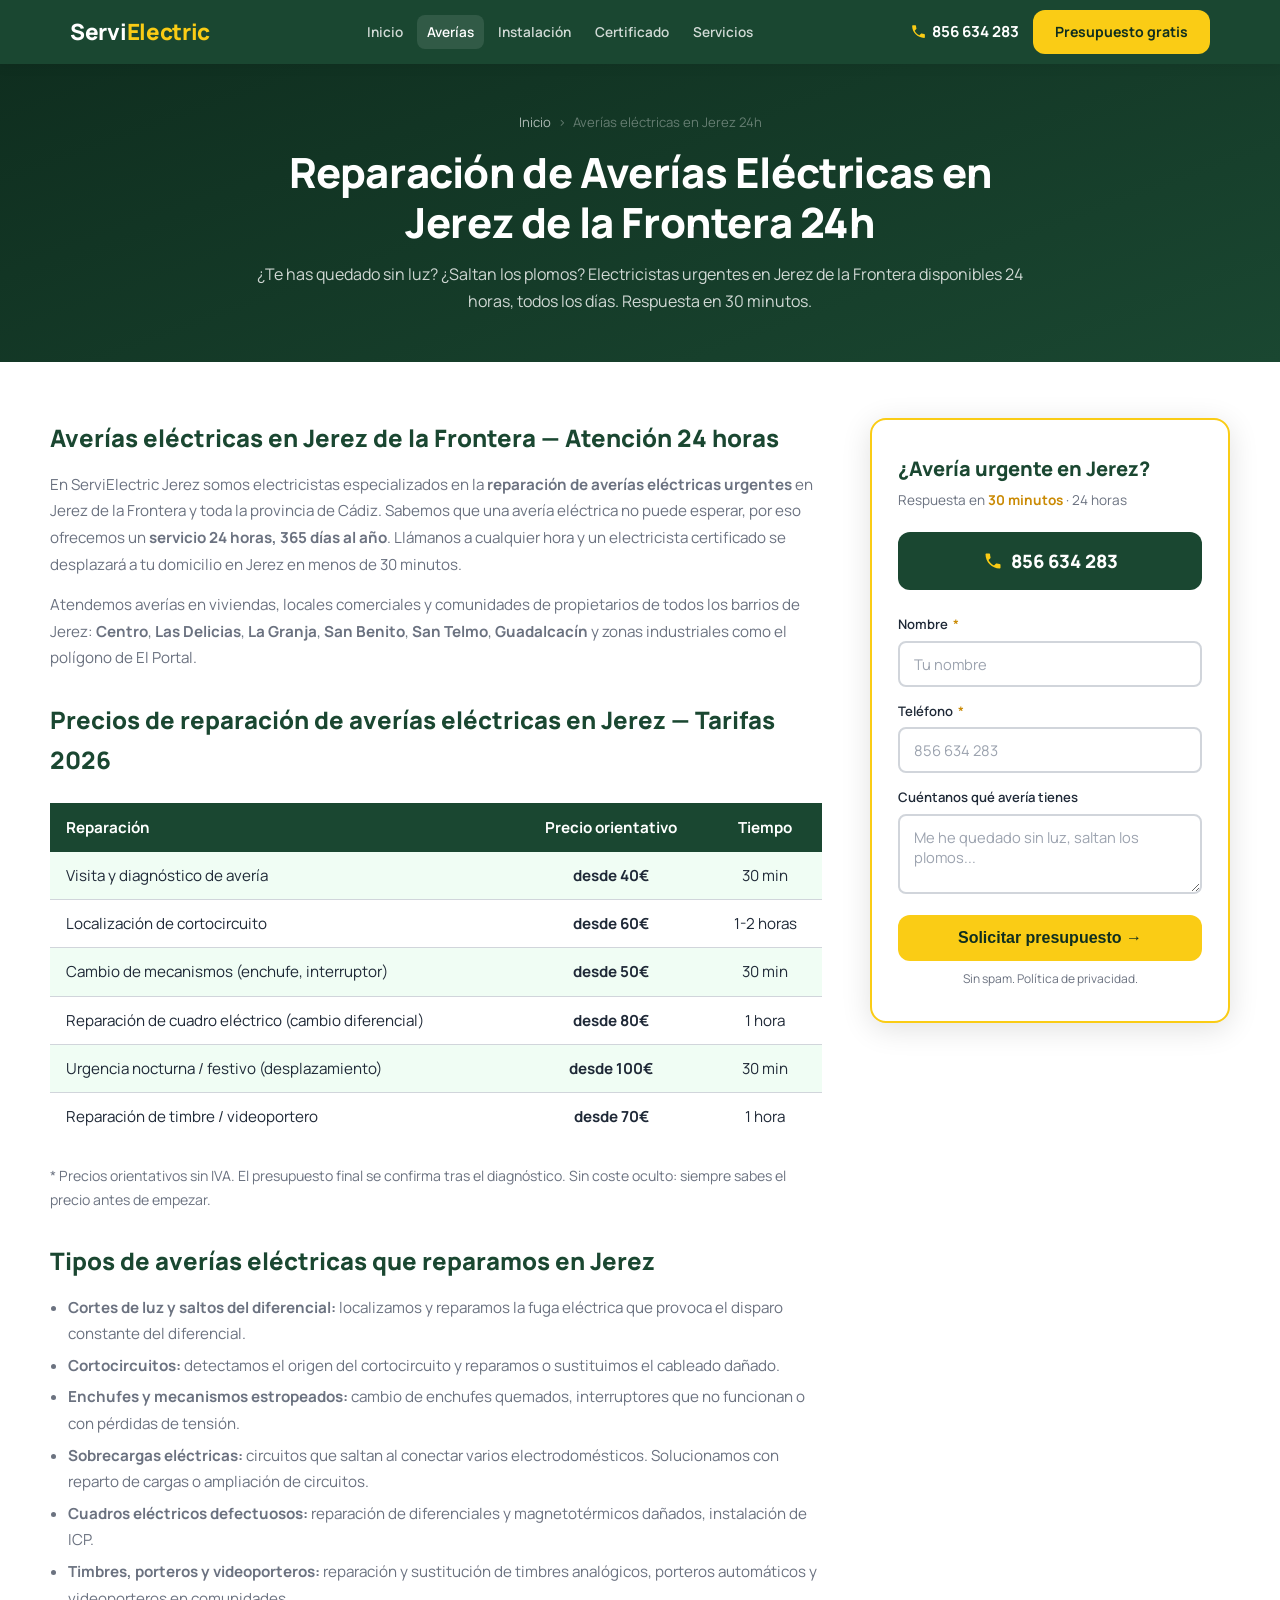
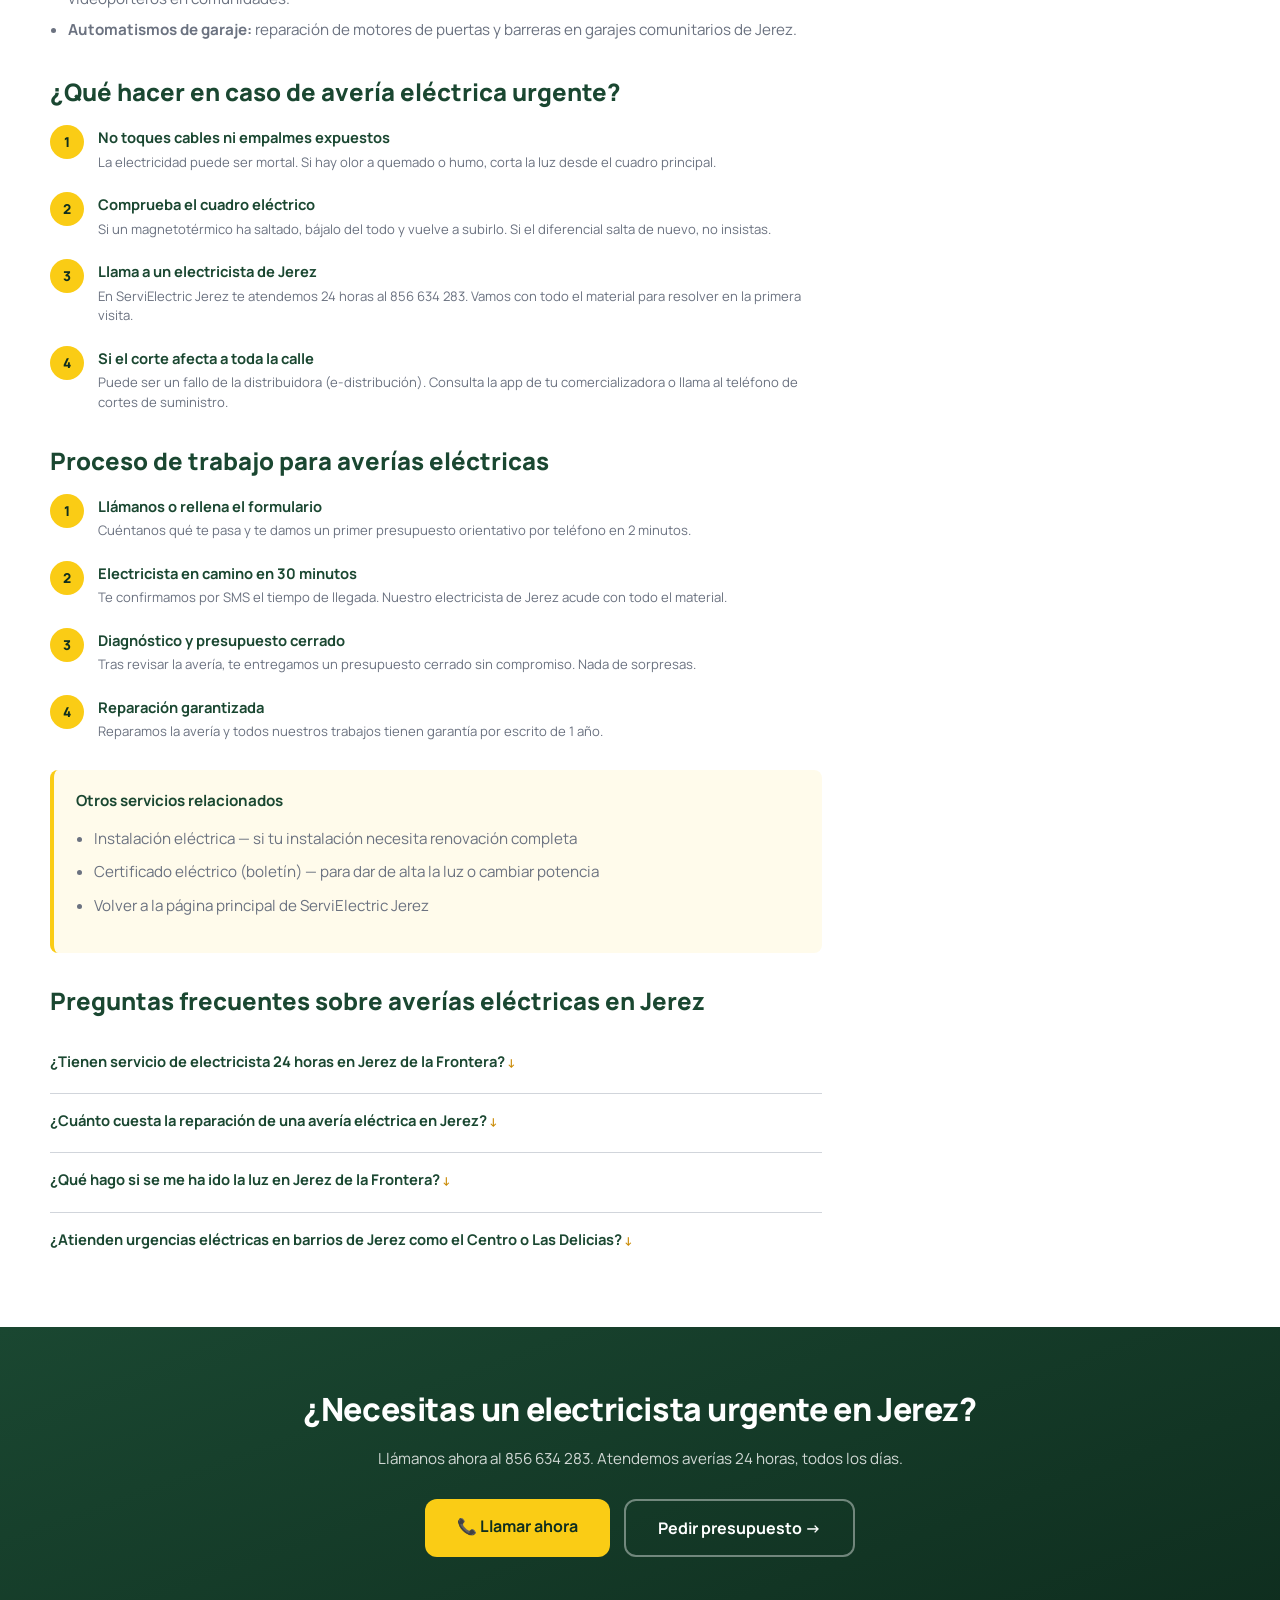
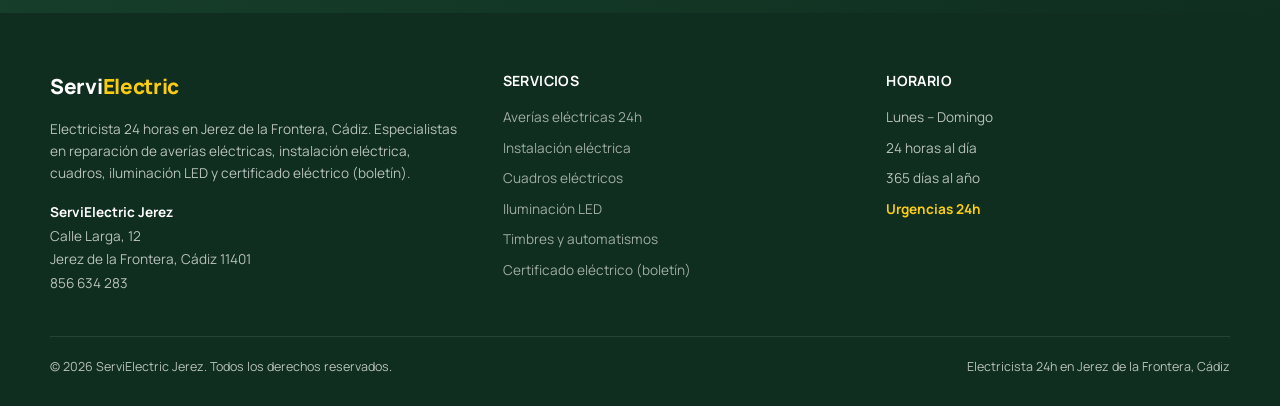
==== commit 41f10aa1: "feat: reescritura completa para diferenciar de otras webs R&R" ====
--- a/averias-electricas-jerez.html
+++ b/averias-electricas-jerez.html
@@ -5,6 +5,7 @@
   <link rel="icon" type="image/png" href="favicon.png">
   <link rel="icon" type="image/svg+xml" href="favicon.svg">
   <meta name="viewport" content="width=device-width, initial-scale=1.0">
+  <meta name="google-site-verification" content="XlmnJ-dOGHKvyTDcQHxzOyaK5FZ9nItcyWvER4oKPNM" />
   <title>Averías Eléctricas Jerez 24h | Electricista Urgente | ServiElectric Jerez</title>
   <meta name="description" content="Reparación de averías eléctricas en Jerez de la Frontera 24 horas. ¿Te has quedado sin luz? ¿Saltan los plomos? Electricista urgente en 30 minutos. Presupuesto gratis.">
   <meta name="keywords" content="averías eléctricas Jerez, electricista urgente Jerez, electricista 24h Jerez, reparación averías eléctricas Jerez de la Frontera, sin luz Jerez">
@@ -16,7 +17,7 @@
   <meta property="og:locale" content="es_ES">
   <link rel="preconnect" href="https://fonts.googleapis.com">
   <link rel="preconnect" href="https://fonts.gstatic.com" crossorigin>
-  <link href="https://fonts.googleapis.com/css2?family=Inter:wght@400;500;600;700;800;900&display=swap" rel="stylesheet">
+  <link href="https://fonts.googleapis.com/css2?family=Manrope:wght@400;500;600;700;800;900&display=swap" rel="stylesheet">
   <link rel="stylesheet" href="css/style.css">
 
   <!-- Schema Service -->
@@ -36,7 +37,7 @@
         "postalCode": "11401",
         "addressCountry": "ES"
       },
-      "telephone": "+34-956-123-456",
+      "telephone": "+34-856-634-283",
       "url": "https://servielectricjerez.es",
       "geo": {
         "@type": "GeoCoordinates",
@@ -81,7 +82,7 @@
         "name": "¿Qué hago si se me ha ido la luz en Jerez de la Frontera?",
         "acceptedAnswer": {
           "@type": "Answer",
-          "text": "Si se te ha ido la luz, primero comprueba el cuadro eléctrico: si ha saltado el diferencial o un magnetotérmico, vuelve a subirlo. Si salta de nuevo o no es tu cuadro, llama a un electricista de Jerez al 956 123 456 para que localice el problema y lo solucione."
+          "text": "Si se te ha ido la luz, primero comprueba el cuadro eléctrico: si ha saltado el diferencial o un magnetotérmico, vuelve a subirlo. Si salta de nuevo o no es tu cuadro, llama a un electricista de Jerez al 856 634 283 para que localice el problema y lo solucione."
         }
       },
       {
@@ -98,40 +99,39 @@
 </head>
 <body>
 
-<header class="header" role="banner">
-  <div class="header-inner">
-    <a href="/" class="logo">Servi<span>Electric</span></a>
-    <nav class="nav" id="main-nav" role="navigation">
+<header class="top-bar" role="banner">
+  <div class="top-bar-inner">
+    <a href="/" class="brand">Servi<em>Electric</em></a>
+    <nav class="main-menu" id="main-nav" role="navigation">
       <a href="/">Inicio</a>
-      <a href="averias-electricas-jerez.html" class="active">Averías</a>
+      <a href="averias-electricas-jerez.html" class="on">Averías</a>
       <a href="instalacion-electrica-jerez.html">Instalación</a>
       <a href="certificado-electrico-jerez.html">Certificado</a>
       <a href="index.html#servicios">Servicios</a>
-      <a href="index.html#opiniones">Opiniones</a>
     </nav>
-    <div class="header-cta">
-      <a href="tel:+34956123456" class="header-phone">
+    <div class="bar-right">
+      <a href="tel:+34856634283" class="phone-link">
         <svg viewBox="0 0 24 24"><path d="M6.62 10.79c1.44 2.83 3.76 5.14 6.59 6.59l2.2-2.2c.27-.27.67-.36 1.02-.24 1.12.37 2.33.57 3.57.57.55 0 1 .45 1 1V20c0 .55-.45 1-1 1-9.39 0-17-7.61-17-17 0-.55.45-1 1-1h3.5c.55 0 1 .45 1 1 0 1.25.2 2.45.57 3.57.11.35.03.74-.25 1.02l-2.2 2.2z"/></svg>
-        956 123 456
+        856 634 283
       </a>
-      <a href="#presupuesto" class="btn btn-accent">Presupuesto gratis</a>
-      <button class="hamburger" id="hamburger" aria-label="Abrir menú" aria-expanded="false"><span></span><span></span><span></span></button>
+      <a href="#presupuesto" class="btn-primary">Presupuesto gratis</a>
+      <button class="menu-toggle" id="hamburger" aria-label="Abrir menú" aria-expanded="false"><span></span><span></span><span></span></button>
     </div>
   </div>
 </header>
 
 <main>
-<section class="page-hero">
-  <div class="page-hero-inner">
-    <nav class="breadcrumb"><a href="/">Inicio</a><span>›</span><span>Averías eléctricas en Jerez 24h</span></nav>
+<section class="inner-hero">
+  <div class="inner-hero-inner">
+    <nav class="crumbs"><a href="/">Inicio</a><span>›</span><span>Averías eléctricas en Jerez 24h</span></nav>
     <h1>Reparación de Averías Eléctricas en Jerez de la Frontera 24h</h1>
     <p>¿Te has quedado sin luz? ¿Saltan los plomos? Electricistas urgentes en Jerez de la Frontera disponibles 24 horas, todos los días. Respuesta en 30 minutos.</p>
   </div>
 </section>
 
-<section class="content-section">
-  <div class="content-inner">
-    <article class="content-body">
+<section class="article-section">
+  <div class="article-grid">
+    <article class="article-body">
 
       <h2>Averías eléctricas en Jerez de la Frontera — Atención 24 horas</h2>
       <p>En ServiElectric Jerez somos electricistas especializados en la <strong>reparación de averías eléctricas urgentes</strong> en Jerez de la Frontera y toda la provincia de Cádiz. Sabemos que una avería eléctrica no puede esperar, por eso ofrecemos un <strong>servicio 24 horas, 365 días al año</strong>. Llámanos a cualquier hora y un electricista certificado se desplazará a tu domicilio en Jerez en menos de 30 minutos.</p>
@@ -141,37 +141,37 @@
       <div style="overflow-x:auto;margin:24px 0;">
         <table style="width:100%;border-collapse:collapse;font-size:0.95rem;">
           <thead>
-            <tr style="background:var(--primary);color:#fff;">
+            <tr style="background:var(--clr-green);color:#fff;">
               <th style="padding:12px 16px;text-align:left;">Reparación</th>
               <th style="padding:12px 16px;text-align:center;">Precio orientativo</th>
               <th style="padding:12px 16px;text-align:center;">Tiempo</th>
             </tr>
           </thead>
           <tbody>
-            <tr style="background:#f9fafb;">
-              <td style="padding:11px 16px;border-bottom:1px solid #e5e7eb;">Visita y diagnóstico de avería</td>
-              <td style="padding:11px 16px;border-bottom:1px solid #e5e7eb;text-align:center;font-weight:700;">desde 40€</td>
-              <td style="padding:11px 16px;border-bottom:1px solid #e5e7eb;text-align:center;">30 min</td>
+            <tr style="background:#f0fdf4;">
+              <td style="padding:11px 16px;border-bottom:1px solid var(--clr-line);">Visita y diagnóstico de avería</td>
+              <td style="padding:11px 16px;border-bottom:1px solid var(--clr-line);text-align:center;font-weight:700;">desde 40€</td>
+              <td style="padding:11px 16px;border-bottom:1px solid var(--clr-line);text-align:center;">30 min</td>
             </tr>
             <tr>
-              <td style="padding:11px 16px;border-bottom:1px solid #e5e7eb;">Localización de cortocircuito</td>
-              <td style="padding:11px 16px;border-bottom:1px solid #e5e7eb;text-align:center;font-weight:700;">desde 60€</td>
-              <td style="padding:11px 16px;border-bottom:1px solid #e5e7eb;text-align:center;">1-2 horas</td>
-            </tr>
-            <tr style="background:#f9fafb;">
-              <td style="padding:11px 16px;border-bottom:1px solid #e5e7eb;">Cambio de mecanismos (enchufe, interruptor)</td>
-              <td style="padding:11px 16px;border-bottom:1px solid #e5e7eb;text-align:center;font-weight:700;">desde 50€</td>
-              <td style="padding:11px 16px;border-bottom:1px solid #e5e7eb;text-align:center;">30 min</td>
+              <td style="padding:11px 16px;border-bottom:1px solid var(--clr-line);">Localización de cortocircuito</td>
+              <td style="padding:11px 16px;border-bottom:1px solid var(--clr-line);text-align:center;font-weight:700;">desde 60€</td>
+              <td style="padding:11px 16px;border-bottom:1px solid var(--clr-line);text-align:center;">1-2 horas</td>
+            </tr>
+            <tr style="background:#f0fdf4;">
+              <td style="padding:11px 16px;border-bottom:1px solid var(--clr-line);">Cambio de mecanismos (enchufe, interruptor)</td>
+              <td style="padding:11px 16px;border-bottom:1px solid var(--clr-line);text-align:center;font-weight:700;">desde 50€</td>
+              <td style="padding:11px 16px;border-bottom:1px solid var(--clr-line);text-align:center;">30 min</td>
             </tr>
             <tr>
-              <td style="padding:11px 16px;border-bottom:1px solid #e5e7eb;">Reparación de cuadro eléctrico (cambio diferencial)</td>
-              <td style="padding:11px 16px;border-bottom:1px solid #e5e7eb;text-align:center;font-weight:700;">desde 80€</td>
-              <td style="padding:11px 16px;border-bottom:1px solid #e5e7eb;text-align:center;">1 hora</td>
-            </tr>
-            <tr style="background:#f9fafb;">
-              <td style="padding:11px 16px;border-bottom:1px solid #e5e7eb;">Urgencia nocturna / festivo (desplazamiento)</td>
-              <td style="padding:11px 16px;border-bottom:1px solid #e5e7eb;text-align:center;font-weight:700;">desde 100€</td>
-              <td style="padding:11px 16px;border-bottom:1px solid #e5e7eb;text-align:center;">30 min</td>
+              <td style="padding:11px 16px;border-bottom:1px solid var(--clr-line);">Reparación de cuadro eléctrico (cambio diferencial)</td>
+              <td style="padding:11px 16px;border-bottom:1px solid var(--clr-line);text-align:center;font-weight:700;">desde 80€</td>
+              <td style="padding:11px 16px;border-bottom:1px solid var(--clr-line);text-align:center;">1 hora</td>
+            </tr>
+            <tr style="background:#f0fdf4;">
+              <td style="padding:11px 16px;border-bottom:1px solid var(--clr-line);">Urgencia nocturna / festivo (desplazamiento)</td>
+              <td style="padding:11px 16px;border-bottom:1px solid var(--clr-line);text-align:center;font-weight:700;">desde 100€</td>
+              <td style="padding:11px 16px;border-bottom:1px solid var(--clr-line);text-align:center;">30 min</td>
             </tr>
             <tr>
               <td style="padding:11px 16px;">Reparación de timbre / videoportero</td>
@@ -181,7 +181,7 @@
           </tbody>
         </table>
       </div>
-      <p style="font-size:0.88rem;color:var(--text-light);">* Precios orientativos sin IVA. El presupuesto final se confirma tras el diagnóstico. Sin coste oculto: siempre sabes el precio antes de empezar.</p>
+      <p style="font-size:0.88rem;color:var(--clr-muted);">* Precios orientativos sin IVA. El presupuesto final se confirma tras el diagnóstico. Sin coste oculto: siempre sabes el precio antes de empezar.</p>
 
       <h2>Tipos de averías eléctricas que reparamos en Jerez</h2>
       <ul>
@@ -195,15 +195,35 @@
       </ul>
 
       <h2>¿Qué hacer en caso de avería eléctrica urgente?</h2>
-      <ol style="padding-left:1.4rem;line-height:2;">
-        <li><strong>No toques cables ni empalmes expuestos:</strong> la electricidad puede ser mortal. Si hay olor a quemado o humo, corta la luz desde el cuadro principal.</li>
-        <li><strong>Comprueba el cuadro eléctrico:</strong> si un magnetotérmico ha saltado, bájalo del todo y vuelve a subirlo. Si el diferencial salta de nuevo al rearmar, no insistas.</li>
-        <li><strong>Llama a un electricista de Jerez:</strong> en ServiElectric Jerez te atendemos 24 horas al 956 123 456. Vamos con todo el material para resolver en la primera visita.</li>
-        <li><strong>Si el corte afecta a toda la calle:</strong> puede ser un fallo de la distribuidora (e-distribución). Consulta la app de tu comercializadora o llama al teléfono de cortes de suministro.</li>
+      <ol class="workflow-steps">
+        <li>
+          <div>
+            <h4>No toques cables ni empalmes expuestos</h4>
+            <p>La electricidad puede ser mortal. Si hay olor a quemado o humo, corta la luz desde el cuadro principal.</p>
+          </div>
+        </li>
+        <li>
+          <div>
+            <h4>Comprueba el cuadro eléctrico</h4>
+            <p>Si un magnetotérmico ha saltado, bájalo del todo y vuelve a subirlo. Si el diferencial salta de nuevo, no insistas.</p>
+          </div>
+        </li>
+        <li>
+          <div>
+            <h4>Llama a un electricista de Jerez</h4>
+            <p>En ServiElectric Jerez te atendemos 24 horas al 856 634 283. Vamos con todo el material para resolver en la primera visita.</p>
+          </div>
+        </li>
+        <li>
+          <div>
+            <h4>Si el corte afecta a toda la calle</h4>
+            <p>Puede ser un fallo de la distribuidora (e-distribución). Consulta la app de tu comercializadora o llama al teléfono de cortes de suministro.</p>
+          </div>
+        </li>
       </ol>
 
       <h2>Proceso de trabajo para averías eléctricas</h2>
-      <ol class="process-list">
+      <ol class="workflow-steps">
         <li>
           <div>
             <h4>Llámanos o rellena el formulario</h4>
@@ -230,9 +250,9 @@
         </li>
       </ol>
 
-      <div style="background:#fffbeb;border-left:4px solid var(--accent);border-radius:8px;padding:20px 24px;margin:32px 0;">
-        <p style="font-weight:700;color:var(--primary);margin-bottom:12px;">Otros servicios relacionados</p>
-        <ul style="color:var(--text-light);line-height:2;margin-left:1.2rem;">
+      <div class="callout-box">
+        <p>Otros servicios relacionados</p>
+        <ul>
           <li><a href="instalacion-electrica-jerez.html">Instalación eléctrica</a> — si tu instalación necesita renovación completa</li>
           <li><a href="certificado-electrico-jerez.html">Certificado eléctrico (boletín)</a> — para dar de alta la luz o cambiar potencia</li>
           <li><a href="/">Volver a la página principal de ServiElectric Jerez</a></li>
@@ -240,78 +260,84 @@
       </div>
 
       <h2>Preguntas frecuentes sobre averías eléctricas en Jerez</h2>
-      <div class="faq-list">
-        <div class="faq-item">
-          <div class="faq-question">¿Tienen servicio de electricista 24 horas en Jerez de la Frontera?</div>
-          <div class="faq-answer">Sí, en ServiElectric Jerez disponemos de servicio de electricista 24 horas en Jerez de la Frontera, todos los días del año, incluidos fines de semana y festivos. Nuestro tiempo medio de respuesta para urgencias es de 30 minutos en la ciudad.</div>
+      <div class="qa-interior">
+        <div class="qa-entry">
+          <div class="qa-q">¿Tienen servicio de electricista 24 horas en Jerez de la Frontera?</div>
+          <div class="qa-a">Sí, en ServiElectric Jerez disponemos de servicio de electricista 24 horas en Jerez de la Frontera, todos los días del año, incluidos fines de semana y festivos. Nuestro tiempo medio de respuesta para urgencias es de 30 minutos en la ciudad.</div>
         </div>
-        <div class="faq-item">
-          <div class="faq-question">¿Cuánto cuesta la reparación de una avería eléctrica en Jerez?</div>
-          <div class="faq-answer">La reparación de una avería eléctrica en Jerez tiene un precio orientativo desde 50€ a 120€ para reparaciones sencillas como sustitución de mecanismos o localización de un cortocircuito. Las intervenciones urgentes fuera de horario laboral tienen un suplemento. Siempre damos presupuesto antes de empezar.</div>
+        <div class="qa-entry">
+          <div class="qa-q">¿Cuánto cuesta la reparación de una avería eléctrica en Jerez?</div>
+          <div class="qa-a">La reparación de una avería eléctrica en Jerez tiene un precio orientativo desde 50€ a 120€ para reparaciones sencillas como sustitución de mecanismos o localización de un cortocircuito. Las intervenciones urgentes fuera de horario laboral tienen un suplemento. Siempre damos presupuesto antes de empezar.</div>
         </div>
-        <div class="faq-item">
-          <div class="faq-question">¿Qué hago si se me ha ido la luz en Jerez de la Frontera?</div>
-          <div class="faq-answer">Si se te ha ido la luz, primero comprueba el cuadro eléctrico: si ha saltado el diferencial o un magnetotérmico, vuelve a subirlo. Si salta de nuevo o no es tu cuadro, llama a un electricista de Jerez al 956 123 456 para que localice el problema y lo solucione.</div>
+        <div class="qa-entry">
+          <div class="qa-q">¿Qué hago si se me ha ido la luz en Jerez de la Frontera?</div>
+          <div class="qa-a">Si se te ha ido la luz, primero comprueba el cuadro eléctrico: si ha saltado el diferencial o un magnetotérmico, vuelve a subirlo. Si salta de nuevo o no es tu cuadro, llama a un electricista de Jerez al 856 634 283 para que localice el problema y lo solucione.</div>
         </div>
-        <div class="faq-item">
-          <div class="faq-question">¿Atienden urgencias eléctricas en barrios de Jerez como el Centro o Las Delicias?</div>
-          <div class="faq-answer">Sí, nuestros electricistas atienden urgencias eléctricas en todos los barrios de Jerez de la Frontera, incluyendo el Centro, Las Delicias, La Granja, San Benito, San Telmo y zonas periféricas como Guadalcacín o el polígono industrial.</div>
+        <div class="qa-entry">
+          <div class="qa-q">¿Atienden urgencias eléctricas en barrios de Jerez como el Centro o Las Delicias?</div>
+          <div class="qa-a">Sí, nuestros electricistas atienden urgencias eléctricas en todos los barrios de Jerez de la Frontera, incluyendo el Centro, Las Delicias, La Granja, San Benito, San Telmo y zonas periféricas como Guadalcacín o el polígono industrial.</div>
         </div>
       </div>
     </article>
 
-    <aside class="sidebar-form" id="presupuesto">
-      <div class="sidebar-card">
-        <p class="sidebar-card-title">¿Avería urgente en Jerez?</p>
-        <p class="sidebar-card-sub">Respuesta en <strong>30 minutos</strong> · 24 horas</p>
-        <form action="https://formsubmit.co/info@servielectricjerez.es" method="POST" id="sidebar-form">
+    <aside class="sticky-panel" id="presupuesto">
+      <div class="panel-box">
+        <p class="panel-heading">¿Avería urgente en Jerez?</p>
+        <p class="panel-subtext">Respuesta en <strong>30 minutos</strong> · 24 horas</p>
+
+        <a href="tel:+34856634283" class="panel-phone">
+          <svg viewBox="0 0 24 24"><path d="M6.62 10.79c1.44 2.83 3.76 5.14 6.59 6.59l2.2-2.2c.27-.27.67-.36 1.02-.24 1.12.37 2.33.57 3.57.57.55 0 1 .45 1 1V20c0 .55-.45 1-1 1-9.39 0-17-7.61-17-17 0-.55.45-1 1-1h3.5c.55 0 1 .45 1 1 0 1.25.2 2.45.57 3.57.11.35.03.74-.25 1.02l-2.2 2.2z"/></svg>
+          856 634 283
+        </a>
+
+        <form action="https://formsubmit.co/info@servielectricjerez.es" method="POST" id="page-form">
           <input type="hidden" name="_subject" value="Nuevo lead desde servielectricjerez.es">
           <input type="hidden" name="_captcha" value="false">
           <input type="hidden" name="_template" value="table">
           <input type="hidden" name="servicio" value="Avería eléctrica 24h - Jerez">
-          <div class="form-group">
-            <label for="nombre">Nombre <span class="req">*</span></label>
-            <input type="text" id="nombre" name="nombre" class="form-control" placeholder="Tu nombre" required>
-          </div>
-          <div class="form-group">
-            <label for="telefono">Teléfono <span class="req">*</span></label>
-            <input type="tel" id="telefono" name="telefono" class="form-control" placeholder="956 123 456" required>
-          </div>
-          <div class="form-group">
+          <div class="field">
+            <label for="nombre">Nombre <span class="asterisk">*</span></label>
+            <input type="text" id="nombre" name="nombre" class="field-input" placeholder="Tu nombre" required>
+          </div>
+          <div class="field">
+            <label for="telefono">Teléfono <span class="asterisk">*</span></label>
+            <input type="tel" id="telefono" name="telefono" class="field-input" placeholder="856 634 283" required>
+          </div>
+          <div class="field">
             <label for="mensaje">Cuéntanos qué avería tienes</label>
-            <textarea id="mensaje" name="mensaje" class="form-control" placeholder="Me he quedado sin luz, saltan los plomos..."></textarea>
-          </div>
-          <div class="form-submit">
-            <button type="submit" class="btn btn-accent btn-lg">Solicitar presupuesto →</button>
-          </div>
-          <p class="form-privacy">Sin spam. Política de privacidad.</p>
+            <textarea id="mensaje" name="mensaje" class="field-input" placeholder="Me he quedado sin luz, saltan los plomos..."></textarea>
+          </div>
+          <div class="field-action">
+            <button type="submit" class="btn-primary btn-big">Solicitar presupuesto →</button>
+          </div>
+          <p class="field-note">Sin spam. Política de privacidad.</p>
         </form>
       </div>
     </aside>
   </div>
 </section>
 
-<section class="cta-strip">
-  <div>
+<section class="action-banner">
+  <div class="action-banner-inner">
     <h2>¿Necesitas un electricista urgente en Jerez?</h2>
-    <p>Llámanos ahora al 956 123 456. Atendemos averías 24 horas, todos los días.</p>
-    <div class="cta-buttons">
-      <a href="tel:+34956123456" class="btn btn-accent btn-lg">📞 Llamar ahora</a>
-      <a href="#presupuesto" class="btn btn-outline btn-lg">Pedir presupuesto →</a>
+    <p>Llámanos ahora al 856 634 283. Atendemos averías 24 horas, todos los días.</p>
+    <div class="action-btns">
+      <a href="tel:+34856634283" class="btn-primary btn-big">📞 Llamar ahora</a>
+      <a href="#presupuesto" class="btn-ghost btn-big">Pedir presupuesto →</a>
     </div>
   </div>
 </section>
 </main>
 
-<footer class="footer" role="contentinfo">
-  <div class="footer-inner">
-    <div class="footer-grid">
-      <div class="footer-brand">
-        <div class="logo">Servi<span>Electric</span></div>
+<footer class="site-footer" role="contentinfo">
+  <div class="site-footer-inner">
+    <div class="site-footer-grid">
+      <div class="footer-about">
+        <div class="brand">Servi<em>Electric</em></div>
         <p>Electricista 24 horas en Jerez de la Frontera, Cádiz. Especialistas en reparación de averías eléctricas, instalación eléctrica, cuadros, iluminación LED y certificado eléctrico (boletín).</p>
-        <address class="footer-nap"><strong>ServiElectric Jerez</strong><br>Calle Larga, 12<br>Jerez de la Frontera, Cádiz 11401<br><a href="tel:+34956123456">956 123 456</a></address>
-      </div>
-      <div class="footer-col">
+        <div class="footer-contact"><strong>ServiElectric Jerez</strong><br>Calle Larga, 12<br>Jerez de la Frontera, Cádiz 11401<br><a href="tel:+34856634283">856 634 283</a></div>
+      </div>
+      <div class="footer-links">
         <h4>Servicios</h4>
         <ul>
           <li><a href="averias-electricas-jerez.html">Averías eléctricas 24h</a></li>
@@ -322,17 +348,24 @@
           <li><a href="certificado-electrico-jerez.html">Certificado eléctrico (boletín)</a></li>
         </ul>
       </div>
-      <div class="footer-col"><h4>Zonas</h4><ul><li><a href="/">Jerez de la Frontera</a></li><li><a href="/">El Puerto de Santa María</a></li><li><a href="/">Cádiz capital</a></li><li><a href="/">Chiclana de la Frontera</a></li></ul></div>
-      <div class="footer-col"><h4>Horario</h4><ul><li>Lunes – Domingo</li><li>24 horas al día</li><li>365 días al año</li><li><strong style="color:var(--accent)">Urgencias 24h</strong></li></ul></div>
+      <div class="footer-hours">
+        <h4>Horario</h4>
+        <ul>
+          <li>Lunes – Domingo</li>
+          <li>24 horas al día</li>
+          <li>365 días al año</li>
+          <li><span class="highlight">Urgencias 24h</span></li>
+        </ul>
+      </div>
     </div>
-    <div class="footer-bottom"><p>© 2026 ServiElectric Jerez. Todos los derechos reservados.</p><p>Electricista 24h en Jerez de la Frontera, Cádiz</p></div>
+    <div class="site-footer-bottom"><p>© 2026 ServiElectric Jerez. Todos los derechos reservados.</p><p>Electricista 24h en Jerez de la Frontera, Cádiz</p></div>
   </div>
 </footer>
 <script>
   const hamburger = document.getElementById('hamburger');
   const nav = document.getElementById('main-nav');
   hamburger.addEventListener('click', () => { const open = nav.classList.toggle('open'); hamburger.setAttribute('aria-expanded', open); });
-  document.getElementById('sidebar-form').addEventListener('submit', function(e) { if (!document.getElementById('telefono').value.trim()) { e.preventDefault(); document.getElementById('telefono').focus(); alert('El teléfono es obligatorio.'); } });
+  document.getElementById('page-form').addEventListener('submit', function(e) { if (!document.getElementById('telefono').value.trim()) { e.preventDefault(); document.getElementById('telefono').focus(); alert('El teléfono es obligatorio.'); } });
 </script>
 </body>
 </html>
--- a/css/style.css
+++ b/css/style.css
@@ -1,22 +1,31 @@
 /* ============================================
-   SERVIELECTRIC JEREZ — Estilos globales
+   SERVIELECTRIC JEREZ — Estilos únicos
+   Paleta: verde oscuro + amarillo dorado
+   Tipografía: Manrope
+   Layout: sidebar con CTA sticky
    ============================================ */
 
 :root {
-  --primary: #1a3a5c;
-  --primary-dark: #0f2540;
-  --accent: #facc15;
-  --accent-dark: #ca8a04;
-  --text: #1f2937;
-  --text-light: #6b7280;
-  --bg: #f8f9fa;
-  --white: #ffffff;
-  --border: #e5e7eb;
-  --success: #16a34a;
-  --shadow: 0 4px 24px rgba(0,0,0,0.10);
-  --shadow-lg: 0 8px 40px rgba(0,0,0,0.15);
-  --radius: 10px;
-  --font: 'Inter', system-ui, -apple-system, sans-serif;
+  --clr-green: #1a4731;
+  --clr-green-dark: #0f2e1f;
+  --clr-green-light: #245a3e;
+  --clr-gold: #facc15;
+  --clr-gold-dark: #ca8a04;
+  --clr-gold-light: #fde047;
+  --clr-text: #1f2937;
+  --clr-muted: #6b7280;
+  --clr-surface: #f0fdf4;
+  --clr-page: #ffffff;
+  --clr-line: #d1d5db;
+  --clr-ok: #16a34a;
+  --drop-sm: 0 2px 12px rgba(0,0,0,0.08);
+  --drop-md: 0 6px 30px rgba(0,0,0,0.12);
+  --drop-lg: 0 12px 48px rgba(0,0,0,0.16);
+  --rad-sm: 8px;
+  --rad-md: 12px;
+  --rad-lg: 16px;
+  --type: 'Manrope', system-ui, -apple-system, sans-serif;
+  --max-w: 1180px;
 }
 
 *, *::before, *::after { box-sizing: border-box; margin: 0; padding: 0; }
@@ -24,760 +33,1033 @@
 html { scroll-behavior: smooth; font-size: 16px; }
 
 body {
-  font-family: var(--font);
-  color: var(--text);
-  background: var(--white);
-  line-height: 1.6;
+  font-family: var(--type);
+  color: var(--clr-text);
+  background: var(--clr-page);
+  line-height: 1.65;
 }
 
 img { max-width: 100%; display: block; }
 a { color: inherit; text-decoration: none; }
 
 /* ============================================
-   CABECERA
-   ============================================ */
-
-.header {
+   BARRA SUPERIOR
+   ============================================ */
+
+.top-bar {
   position: sticky;
   top: 0;
   z-index: 100;
-  background: var(--primary);
-  box-shadow: var(--shadow);
-}
-
-.header-inner {
-  max-width: 1200px;
+  background: var(--clr-green);
+  box-shadow: var(--drop-sm);
+}
+
+.top-bar-inner {
+  max-width: var(--max-w);
   margin: 0 auto;
-  padding: 0 24px;
+  padding: 0 20px;
   display: flex;
   align-items: center;
   justify-content: space-between;
-  height: 70px;
-  gap: 20px;
-}
-
-.logo {
-  font-size: 1.5rem;
+  height: 64px;
+  gap: 16px;
+}
+
+.brand {
+  font-size: 1.4rem;
   font-weight: 800;
-  color: var(--white);
-  letter-spacing: -0.5px;
-}
-
-.logo span { color: var(--accent); }
-
-.nav { display: flex; gap: 6px; align-items: center; }
-
-.nav a {
-  color: rgba(255,255,255,0.85);
-  font-size: 0.875rem;
-  font-weight: 500;
-  padding: 6px 12px;
-  border-radius: 6px;
+  color: var(--clr-page);
+  letter-spacing: -0.3px;
+}
+
+.brand em { color: var(--clr-gold); font-style: normal; }
+
+.main-menu {
+  display: flex;
+  gap: 4px;
+  align-items: center;
+}
+
+.main-menu a {
+  color: rgba(255,255,255,0.8);
+  font-size: 0.85rem;
+  font-weight: 600;
+  padding: 6px 10px;
+  border-radius: var(--rad-sm);
   transition: color 0.2s, background 0.2s;
 }
 
-.nav a:hover, .nav a.active {
-  color: var(--white);
-  background: rgba(255,255,255,0.12);
-}
-
-.header-cta {
-  display: flex;
-  align-items: center;
-  gap: 16px;
+.main-menu a:hover,
+.main-menu a.on {
+  color: var(--clr-page);
+  background: rgba(255,255,255,0.1);
+}
+
+.bar-right {
+  display: flex;
+  align-items: center;
+  gap: 14px;
   flex-shrink: 0;
 }
 
-.header-phone {
-  color: var(--white);
-  font-weight: 700;
-  font-size: 1rem;
-  display: flex;
-  align-items: center;
-  gap: 6px;
-}
-
-.header-phone svg { width: 18px; height: 18px; fill: var(--accent); }
-
-.btn {
+.phone-link {
+  color: var(--clr-page);
+  font-weight: 700;
+  font-size: 0.95rem;
+  display: flex;
+  align-items: center;
+  gap: 5px;
+}
+
+.phone-link svg { width: 17px; height: 17px; fill: var(--clr-gold); }
+
+/* Botones */
+
+.btn-primary {
   display: inline-block;
-  padding: 11px 24px;
-  border-radius: var(--radius);
-  font-weight: 700;
-  font-size: 0.9rem;
+  padding: 10px 22px;
+  border-radius: var(--rad-md);
+  font-weight: 700;
+  font-size: 0.88rem;
   cursor: pointer;
   transition: all 0.2s;
   border: none;
   text-align: center;
-}
-
-.btn-accent {
-  background: var(--accent);
-  color: var(--primary-dark);
-}
-
-.btn-accent:hover {
-  background: var(--accent-dark);
+  background: var(--clr-gold);
+  color: var(--clr-green-dark);
+}
+
+.btn-primary:hover {
+  background: var(--clr-gold-dark);
   transform: translateY(-1px);
-  box-shadow: 0 4px 12px rgba(250,204,21,0.5);
-}
-
-.btn-outline {
+  box-shadow: 0 4px 14px rgba(250,204,21,0.45);
+}
+
+.btn-ghost {
+  display: inline-block;
+  padding: 10px 22px;
+  border-radius: var(--rad-md);
+  font-weight: 700;
+  font-size: 0.88rem;
+  cursor: pointer;
+  transition: all 0.2s;
+  border: 2px solid rgba(255,255,255,0.4);
+  text-align: center;
   background: transparent;
-  color: var(--white);
-  border: 2px solid rgba(255,255,255,0.5);
-}
-
-.btn-outline:hover {
-  border-color: var(--white);
-  background: rgba(255,255,255,0.1);
-}
-
-.btn-lg { padding: 16px 36px; font-size: 1.05rem; border-radius: 12px; }
-
-.hamburger {
+  color: var(--clr-page);
+}
+
+.btn-ghost:hover {
+  border-color: var(--clr-page);
+  background: rgba(255,255,255,0.08);
+}
+
+.btn-big { padding: 14px 32px; font-size: 1rem; }
+
+.menu-toggle {
   display: none;
   background: none;
   border: none;
   cursor: pointer;
   flex-direction: column;
-  gap: 5px;
+  gap: 4px;
   padding: 4px;
 }
 
-.hamburger span {
+.menu-toggle span {
   display: block;
-  width: 24px;
+  width: 22px;
   height: 2px;
-  background: var(--white);
+  background: var(--clr-page);
   border-radius: 2px;
   transition: all 0.3s;
 }
 
 /* ============================================
-   HERO
-   ============================================ */
-
-.hero {
-  background: linear-gradient(135deg, var(--primary-dark) 0%, var(--primary) 60%, #1e4d7b 100%);
-  padding: 80px 24px 100px;
+   HERO NARROW
+   ============================================ */
+
+.opening-section {
+  background: linear-gradient(160deg, var(--clr-green-dark) 0%, var(--clr-green) 50%, var(--clr-green-light) 100%);
+  padding: 48px 20px 56px;
   position: relative;
   overflow: hidden;
 }
 
-.hero::before {
+.opening-section::after {
   content: '';
   position: absolute;
-  inset: 0;
-  background: url("data:image/svg+xml,%3Csvg width='60' height='60' viewBox='0 0 60 60' xmlns='http://www.w3.org/2000/svg'%3E%3Cg fill='none' fill-rule='evenodd'%3E%3Cg fill='%23ffffff' fill-opacity='0.03'%3E%3Cpath d='M36 34v-4h-2v4h-4v2h4v4h2v-4h4v-2h-4zm0-30V0h-2v4h-4v2h4v4h2V6h4V4h-4zM6 34v-4H4v4H0v2h4v4h2v-4h4v-2H6zM6 4V0H4v4H0v2h4v4h2V6h4V4H6z'/%3E%3C/g%3E%3C/g%3E%3C/svg%3E");
-}
-
-.hero-inner {
-  max-width: 1200px;
+  bottom: -2px;
+  left: 0;
+  right: 0;
+  height: 40px;
+  background: var(--clr-page);
+  clip-path: ellipse(55% 100% at 50% 100%);
+}
+
+.opening-inner {
+  max-width: var(--max-w);
+  margin: 0 auto;
+  text-align: center;
+  position: relative;
+  z-index: 1;
+}
+
+.location-pill {
+  display: inline-block;
+  background: rgba(250,204,21,0.15);
+  color: var(--clr-gold);
+  border: 1px solid rgba(250,204,21,0.35);
+  padding: 5px 14px;
+  border-radius: 50px;
+  font-size: 0.78rem;
+  font-weight: 600;
+  letter-spacing: 0.4px;
+  margin-bottom: 16px;
+  text-transform: uppercase;
+}
+
+.opening-section h1 {
+  font-size: clamp(1.8rem, 4vw, 2.8rem);
+  font-weight: 900;
+  color: var(--clr-page);
+  line-height: 1.15;
+  margin-bottom: 16px;
+  letter-spacing: -0.8px;
+}
+
+.opening-section h1 em {
+  color: var(--clr-gold);
+  font-style: normal;
+}
+
+.opening-text {
+  color: rgba(255,255,255,0.85);
+  font-size: 1.05rem;
+  max-width: 680px;
+  margin: 0 auto 28px;
+  line-height: 1.7;
+}
+
+.check-list {
+  display: flex;
+  justify-content: center;
+  gap: 28px;
+  flex-wrap: wrap;
+}
+
+.check-item {
+  display: flex;
+  align-items: center;
+  gap: 7px;
+  color: rgba(255,255,255,0.9);
+  font-size: 0.88rem;
+  font-weight: 500;
+}
+
+.check-item svg {
+  width: 16px;
+  height: 16px;
+  fill: var(--clr-gold);
+  flex-shrink: 0;
+}
+
+/* ============================================
+   LAYOUT SIDEBAR (contenido + CTA sticky)
+   ============================================ */
+
+.sidebar-layout {
+  max-width: var(--max-w);
+  margin: 0 auto;
+  padding: 48px 20px;
+  display: grid;
+  grid-template-columns: 1fr 360px;
+  gap: 48px;
+  align-items: start;
+}
+
+.main-content { min-width: 0; }
+
+/* ============================================
+   CTA STICKY (panel lateral)
+   ============================================ */
+
+.sticky-panel {
+  position: sticky;
+  top: 82px;
+}
+
+.panel-box {
+  background: var(--clr-page);
+  border: 2px solid var(--clr-gold);
+  border-radius: var(--rad-lg);
+  padding: 32px 26px;
+  box-shadow: var(--drop-md);
+}
+
+.panel-heading {
+  font-size: 1.25rem;
+  font-weight: 800;
+  color: var(--clr-green);
+  margin-bottom: 4px;
+}
+
+.panel-subtext {
+  font-size: 0.85rem;
+  color: var(--clr-muted);
+  margin-bottom: 20px;
+}
+
+.panel-subtext strong { color: var(--clr-gold-dark); }
+
+.panel-phone {
+  display: flex;
+  align-items: center;
+  justify-content: center;
+  gap: 8px;
+  background: var(--clr-green);
+  color: var(--clr-page);
+  padding: 14px 20px;
+  border-radius: var(--rad-md);
+  font-weight: 800;
+  font-size: 1.15rem;
+  margin-bottom: 24px;
+  transition: background 0.2s;
+}
+
+.panel-phone:hover { background: var(--clr-green-dark); }
+
+.panel-phone svg { width: 20px; height: 20px; fill: var(--clr-gold); }
+
+/* Formularios */
+
+.field { margin-bottom: 14px; }
+
+.field label {
+  display: block;
+  font-size: 0.82rem;
+  font-weight: 600;
+  color: var(--clr-text);
+  margin-bottom: 5px;
+}
+
+.field label .asterisk { color: var(--clr-gold-dark); margin-left: 2px; }
+
+.field-input {
+  width: 100%;
+  padding: 11px 14px;
+  border: 2px solid var(--clr-line);
+  border-radius: var(--rad-sm);
+  font-size: 0.92rem;
+  font-family: var(--type);
+  color: var(--clr-text);
+  background: var(--clr-page);
+  transition: border-color 0.2s, box-shadow 0.2s;
+  -webkit-appearance: none;
+}
+
+.field-input:focus {
+  outline: none;
+  border-color: var(--clr-green);
+  box-shadow: 0 0 0 3px rgba(26,71,49,0.12);
+}
+
+.field-input::placeholder { color: #9ca3af; }
+
+select.field-input { cursor: pointer; }
+
+textarea.field-input { resize: vertical; min-height: 80px; }
+
+.field-pair { display: grid; grid-template-columns: 1fr 1fr; gap: 14px; }
+
+.field-action { margin-top: 6px; }
+.field-action .btn-primary { width: 100%; }
+
+.field-note {
+  text-align: center;
+  font-size: 0.75rem;
+  color: var(--clr-muted);
+  margin-top: 8px;
+}
+
+/* ============================================
+   SERVICIOS (cards horizontales)
+   ============================================ */
+
+.offers-block {
+  margin-bottom: 48px;
+}
+
+.offers-block-head {
+  margin-bottom: 28px;
+}
+
+.offers-label {
+  display: inline-block;
+  color: var(--clr-gold-dark);
+  font-weight: 700;
+  font-size: 0.78rem;
+  text-transform: uppercase;
+  letter-spacing: 0.8px;
+  margin-bottom: 10px;
+}
+
+.offers-block-head h2 {
+  font-size: clamp(1.4rem, 3vw, 2rem);
+  font-weight: 800;
+  color: var(--clr-green);
+  line-height: 1.2;
+  letter-spacing: -0.4px;
+  margin-bottom: 10px;
+}
+
+.offers-block-head p {
+  color: var(--clr-muted);
+  font-size: 0.95rem;
+  max-width: 550px;
+  line-height: 1.6;
+}
+
+.offers-list {
+  display: flex;
+  flex-direction: column;
+  gap: 16px;
+}
+
+.offer-unit {
+  background: var(--clr-page);
+  border: 1.5px solid var(--clr-line);
+  border-radius: var(--rad-md);
+  padding: 22px 24px;
+  display: flex;
+  gap: 18px;
+  align-items: flex-start;
+  transition: all 0.25s;
+}
+
+.offer-unit:hover {
+  border-color: var(--clr-gold);
+  box-shadow: var(--drop-sm);
+}
+
+.offer-icon {
+  width: 48px;
+  height: 48px;
+  background: rgba(250,204,21,0.12);
+  border-radius: var(--rad-sm);
+  display: flex;
+  align-items: center;
+  justify-content: center;
+  flex-shrink: 0;
+}
+
+.offer-icon svg { width: 26px; height: 26px; fill: var(--clr-gold-dark); }
+
+.offer-body { flex: 1; }
+
+.offer-body h3 {
+  font-size: 1.05rem;
+  font-weight: 700;
+  color: var(--clr-green);
+  margin-bottom: 6px;
+}
+
+.offer-body p {
+  font-size: 0.88rem;
+  color: var(--clr-muted);
+  line-height: 1.6;
+}
+
+.offer-link {
+  display: inline-flex;
+  align-items: center;
+  gap: 5px;
+  font-size: 0.84rem;
+  font-weight: 600;
+  color: var(--clr-gold-dark);
+  margin-top: 6px;
+}
+
+.offer-link:hover { text-decoration: underline; }
+
+/* ============================================
+   CÓMO TRABAJAMOS (4 pasos)
+   ============================================ */
+
+.method-block {
+  margin-bottom: 48px;
+}
+
+.method-block-head {
+  margin-bottom: 28px;
+}
+
+.method-label {
+  display: inline-block;
+  color: var(--clr-gold-dark);
+  font-weight: 700;
+  font-size: 0.78rem;
+  text-transform: uppercase;
+  letter-spacing: 0.8px;
+  margin-bottom: 10px;
+}
+
+.method-block-head h2 {
+  font-size: clamp(1.4rem, 3vw, 2rem);
+  font-weight: 800;
+  color: var(--clr-green);
+  line-height: 1.2;
+  letter-spacing: -0.4px;
+  margin-bottom: 10px;
+}
+
+.method-block-head p {
+  color: var(--clr-muted);
+  font-size: 0.95rem;
+  max-width: 550px;
+  line-height: 1.6;
+}
+
+.steps-row {
+  display: grid;
+  grid-template-columns: repeat(4, 1fr);
+  gap: 20px;
+}
+
+.step-card {
+  text-align: center;
+  padding: 28px 16px;
+  background: var(--clr-surface);
+  border-radius: var(--rad-md);
+  border: 1.5px solid transparent;
+  transition: all 0.25s;
+  position: relative;
+}
+
+.step-card:hover {
+  border-color: var(--clr-gold);
+  box-shadow: var(--drop-sm);
+}
+
+.step-num {
+  width: 44px;
+  height: 44px;
+  background: var(--clr-gold);
+  color: var(--clr-green-dark);
+  border-radius: 50%;
+  display: inline-flex;
+  align-items: center;
+  justify-content: center;
+  font-weight: 900;
+  font-size: 1.1rem;
+  margin-bottom: 14px;
+}
+
+.step-card h3 {
+  font-size: 0.95rem;
+  font-weight: 700;
+  color: var(--clr-green);
+  margin-bottom: 8px;
+  line-height: 1.3;
+}
+
+.step-card p {
+  font-size: 0.82rem;
+  color: var(--clr-muted);
+  line-height: 1.55;
+}
+
+/* ============================================
+   BLOQUES DE CONFIANZA (números destacados)
+   ============================================ */
+
+.trust-strip {
+  background: var(--clr-green);
+  padding: 48px 20px;
+}
+
+.trust-strip-inner {
+  max-width: var(--max-w);
   margin: 0 auto;
   display: grid;
-  grid-template-columns: 1fr 1fr;
-  gap: 60px;
-  align-items: center;
-  position: relative;
-  z-index: 1;
-}
-
-.hero-badge {
-  display: inline-block;
-  background: rgba(250,204,21,0.18);
-  color: var(--accent);
-  border: 1px solid rgba(250,204,21,0.4);
-  padding: 6px 14px;
-  border-radius: 50px;
-  font-size: 0.8rem;
-  font-weight: 600;
-  letter-spacing: 0.5px;
-  margin-bottom: 20px;
-  text-transform: uppercase;
-}
-
-.hero h1 {
-  font-size: clamp(2rem, 4vw, 3rem);
+  grid-template-columns: repeat(4, 1fr);
+  gap: 28px;
+}
+
+.trust-item {
+  text-align: center;
+  color: var(--clr-page);
+}
+
+.trust-value {
+  font-size: 2.4rem;
   font-weight: 900;
-  color: var(--white);
-  line-height: 1.15;
-  margin-bottom: 20px;
-  letter-spacing: -1px;
-}
-
-.hero h1 em {
-  color: var(--accent);
-  font-style: normal;
-}
-
-.hero-desc {
-  color: rgba(255,255,255,0.8);
-  font-size: 1.1rem;
-  margin-bottom: 32px;
-  line-height: 1.7;
-}
-
-.hero-trust {
-  display: flex;
-  gap: 24px;
-  flex-wrap: wrap;
-}
-
-.hero-trust-item {
-  display: flex;
-  align-items: center;
-  gap: 8px;
-  color: rgba(255,255,255,0.9);
-  font-size: 0.9rem;
-  font-weight: 500;
-}
-
-.hero-trust-item svg {
-  width: 18px;
-  height: 18px;
-  fill: var(--accent);
-  flex-shrink: 0;
-}
-
-/* ============================================
-   FORMULARIO DE CONTACTO (HERO)
-   ============================================ */
-
-.contact-card {
-  background: var(--white);
-  border-radius: 16px;
-  padding: 36px 32px;
-  box-shadow: var(--shadow-lg);
-}
-
-.contact-card-title {
-  font-size: 1.4rem;
-  font-weight: 800;
-  color: var(--primary);
-  margin-bottom: 6px;
-}
-
-.contact-card-sub {
-  color: var(--text-light);
-  font-size: 0.9rem;
-  margin-bottom: 24px;
-}
-
-.contact-card-sub strong { color: var(--accent-dark); }
-
-.form-group { margin-bottom: 16px; }
-
-.form-group label {
-  display: block;
-  font-size: 0.85rem;
-  font-weight: 600;
-  color: var(--text);
-  margin-bottom: 6px;
-}
-
-.form-group label .req { color: var(--accent-dark); margin-left: 2px; }
-
-.form-control {
-  width: 100%;
-  padding: 12px 16px;
-  border: 2px solid var(--border);
-  border-radius: 8px;
-  font-size: 0.95rem;
-  font-family: var(--font);
-  color: var(--text);
-  background: var(--white);
-  transition: border-color 0.2s, box-shadow 0.2s;
-  -webkit-appearance: none;
-}
-
-.form-control:focus {
-  outline: none;
-  border-color: var(--primary);
-  box-shadow: 0 0 0 3px rgba(26,58,92,0.12);
-}
-
-.form-control::placeholder { color: #9ca3af; }
-
-select.form-control { cursor: pointer; }
-
-textarea.form-control { resize: vertical; min-height: 90px; }
-
-.form-row { display: grid; grid-template-columns: 1fr 1fr; gap: 16px; }
-
-.form-submit { margin-top: 8px; }
-
-.form-submit .btn { width: 100%; }
-
-.form-privacy {
-  text-align: center;
-  font-size: 0.78rem;
-  color: var(--text-light);
-  margin-top: 10px;
-}
-
-/* ============================================
-   SECCIÓN SERVICIOS
-   ============================================ */
-
-.section {
-  padding: 80px 24px;
-}
-
-.section-inner {
-  max-width: 1200px;
-  margin: 0 auto;
-}
-
-.section-header {
-  text-align: center;
-  margin-bottom: 48px;
-}
-
-.section-eyebrow {
-  display: inline-block;
-  color: var(--accent-dark);
-  font-weight: 700;
-  font-size: 0.8rem;
-  text-transform: uppercase;
-  letter-spacing: 1px;
-  margin-bottom: 12px;
-}
-
-.section-title {
-  font-size: clamp(1.6rem, 3vw, 2.2rem);
-  font-weight: 800;
-  color: var(--primary);
-  line-height: 1.2;
-  letter-spacing: -0.5px;
-  margin-bottom: 16px;
-}
-
-.section-desc {
-  color: var(--text-light);
-  font-size: 1rem;
-  max-width: 600px;
-  margin: 0 auto;
-  line-height: 1.7;
-}
-
-.services-grid {
-  display: grid;
-  grid-template-columns: repeat(auto-fill, minmax(260px, 1fr));
-  gap: 24px;
-}
-
-.service-card {
-  background: var(--white);
-  border: 1.5px solid var(--border);
-  border-radius: 14px;
-  padding: 32px 28px;
-  transition: all 0.25s;
-  display: flex;
-  flex-direction: column;
-  gap: 12px;
-}
-
-.service-card:hover {
-  border-color: var(--accent);
-  box-shadow: var(--shadow);
-  transform: translateY(-4px);
-}
-
-.service-icon {
-  width: 52px;
-  height: 52px;
-  background: rgba(250,204,21,0.15);
-  border-radius: 12px;
-  display: flex;
-  align-items: center;
-  justify-content: center;
-}
-
-.service-icon svg { width: 28px; height: 28px; fill: var(--accent-dark); }
-
-.service-card h3 {
-  font-size: 1.1rem;
-  font-weight: 700;
-  color: var(--primary);
-}
-
-.service-card p {
-  font-size: 0.9rem;
-  color: var(--text-light);
-  line-height: 1.6;
-  flex: 1;
-}
-
-.service-card-link {
-  display: inline-flex;
-  align-items: center;
-  gap: 6px;
-  font-size: 0.875rem;
-  font-weight: 600;
-  color: var(--accent-dark);
-  margin-top: 4px;
-}
-
-.service-card-link:hover { text-decoration: underline; }
-
-/* ============================================
-   POR QUÉ ELEGIRNOS
-   ============================================ */
-
-.why-section { background: var(--bg); }
-
-.why-grid {
-  display: grid;
-  grid-template-columns: repeat(auto-fill, minmax(220px, 1fr));
-  gap: 32px;
-}
-
-.why-item {
-  text-align: center;
-  padding: 24px 16px;
-}
-
-.why-number {
-  font-size: 2.5rem;
-  font-weight: 900;
-  color: var(--accent-dark);
+  color: var(--clr-gold);
   line-height: 1;
   margin-bottom: 8px;
 }
 
-.why-item h3 {
-  font-size: 1rem;
-  font-weight: 700;
-  color: var(--primary);
+.trust-item h3 {
+  font-size: 0.95rem;
+  font-weight: 700;
+  color: var(--clr-page);
+  margin-bottom: 6px;
+}
+
+.trust-item p {
+  font-size: 0.82rem;
+  color: rgba(255,255,255,0.75);
+  line-height: 1.5;
+}
+
+/* ============================================
+   TESTIMONIOS
+   ============================================ */
+
+.testimonials-area {
+  background: var(--clr-surface);
+  padding: 56px 20px;
+}
+
+.testimonials-area-inner {
+  max-width: var(--max-w);
+  margin: 0 auto;
+}
+
+.testimonials-area-head {
+  text-align: center;
+  margin-bottom: 36px;
+}
+
+.testimonials-area-head span {
+  display: inline-block;
+  color: var(--clr-gold-dark);
+  font-weight: 700;
+  font-size: 0.78rem;
+  text-transform: uppercase;
+  letter-spacing: 0.8px;
+  margin-bottom: 10px;
+}
+
+.testimonials-area-head h2 {
+  font-size: clamp(1.4rem, 3vw, 2rem);
+  font-weight: 800;
+  color: var(--clr-green);
+  margin-bottom: 10px;
+}
+
+.testimonials-row {
+  display: grid;
+  grid-template-columns: repeat(3, 1fr);
+  gap: 20px;
+}
+
+.testimonial-card {
+  background: var(--clr-page);
+  border-radius: var(--rad-md);
+  padding: 26px;
+  box-shadow: var(--drop-sm);
+}
+
+.testimonial-stars { color: #fbbf24; font-size: 0.95rem; margin-bottom: 10px; }
+
+.testimonial-text {
+  font-size: 0.88rem;
+  color: var(--clr-muted);
+  line-height: 1.7;
+  margin-bottom: 14px;
+  font-style: italic;
+}
+
+.testimonial-name {
+  font-weight: 700;
+  color: var(--clr-green);
+  font-size: 0.84rem;
+}
+
+.testimonial-place {
+  font-size: 0.78rem;
+  color: var(--clr-muted);
+}
+
+/* ============================================
+   FAQ
+   ============================================ */
+
+.qa-block {
+  margin-bottom: 48px;
+}
+
+.qa-block-head {
+  margin-bottom: 24px;
+}
+
+.qa-block-head span {
+  display: inline-block;
+  color: var(--clr-gold-dark);
+  font-weight: 700;
+  font-size: 0.78rem;
+  text-transform: uppercase;
+  letter-spacing: 0.8px;
+  margin-bottom: 10px;
+}
+
+.qa-block-head h2 {
+  font-size: clamp(1.4rem, 3vw, 2rem);
+  font-weight: 800;
+  color: var(--clr-green);
+  line-height: 1.2;
+  margin-bottom: 10px;
+}
+
+.qa-block-head p {
+  color: var(--clr-muted);
+  font-size: 0.95rem;
+  max-width: 550px;
+  line-height: 1.6;
+}
+
+.qa-entries { margin-top: 12px; }
+
+.qa-entry {
+  border-bottom: 1px solid var(--clr-line);
+  padding: 14px 0;
+}
+
+.qa-entry:last-child { border-bottom: none; }
+
+.qa-q {
+  font-weight: 700;
+  color: var(--clr-green);
+  font-size: 0.93rem;
+  margin-bottom: 6px;
+  cursor: pointer;
+}
+
+.qa-a {
+  font-size: 0.85rem;
+  color: var(--clr-muted);
+  line-height: 1.6;
+  max-height: 0;
+  overflow: hidden;
+  transition: max-height 0.3s ease, padding 0.3s ease;
+}
+
+.qa-a.open {
+  max-height: 500px;
+  padding-top: 6px;
+}
+
+.qa-q::after {
+  content: ' \2193';
+  font-size: 0.75rem;
+  color: var(--clr-gold-dark);
+}
+
+/* ============================================
+   BANNER DE ACCIÓN
+   ============================================ */
+
+.action-banner {
+  background: linear-gradient(160deg, var(--clr-green) 0%, var(--clr-green-dark) 100%);
+  padding: 56px 20px;
+  text-align: center;
+}
+
+.action-banner-inner {
+  max-width: 700px;
+  margin: 0 auto;
+}
+
+.action-banner h2 {
+  font-size: clamp(1.4rem, 3vw, 2rem);
+  font-weight: 900;
+  color: var(--clr-page);
+  margin-bottom: 10px;
+  letter-spacing: -0.4px;
+}
+
+.action-banner p {
+  color: rgba(255,255,255,0.8);
+  font-size: 0.95rem;
+  margin-bottom: 28px;
+}
+
+.action-btns {
+  display: flex;
+  gap: 14px;
+  justify-content: center;
+  flex-wrap: wrap;
+}
+
+/* ============================================
+   MAPA
+   ============================================ */
+
+.map-block { padding: 0; }
+.map-block iframe {
+  width: 100%;
+  height: 360px;
+  border: none;
+  display: block;
+}
+
+/* ============================================
+   FOOTER (3 columnas)
+   ============================================ */
+
+.site-footer {
+  background: var(--clr-green-dark);
+  color: rgba(255,255,255,0.7);
+  padding: 56px 20px 28px;
+}
+
+.site-footer-inner {
+  max-width: var(--max-w);
+  margin: 0 auto;
+}
+
+.site-footer-grid {
+  display: grid;
+  grid-template-columns: 1.2fr 1fr 1fr;
+  gap: 40px;
+  margin-bottom: 40px;
+}
+
+.footer-about .brand { font-size: 1.3rem; margin-bottom: 14px; }
+
+.footer-about p {
+  font-size: 0.85rem;
+  line-height: 1.65;
+  margin-bottom: 16px;
+}
+
+.footer-contact {
+  font-size: 0.85rem;
+  line-height: 1.75;
+}
+
+.footer-contact strong { color: var(--clr-page); }
+
+.footer-contact a { color: rgba(255,255,255,0.7); transition: color 0.2s; }
+.footer-contact a:hover { color: var(--clr-gold); }
+
+.footer-links h4,
+.footer-hours h4 {
+  color: var(--clr-page);
+  font-size: 0.88rem;
+  font-weight: 700;
+  margin-bottom: 14px;
+  text-transform: uppercase;
+  letter-spacing: 0.4px;
+}
+
+.footer-links ul,
+.footer-hours ul {
+  list-style: none;
+}
+
+.footer-links li,
+.footer-hours li {
   margin-bottom: 8px;
-}
-
-.why-item p {
-  font-size: 0.875rem;
-  color: var(--text-light);
-  line-height: 1.6;
-}
-
-/* ============================================
-   CTA STRIP
-   ============================================ */
-
-.cta-strip {
-  background: linear-gradient(135deg, var(--primary) 0%, var(--primary-dark) 100%);
-  padding: 64px 24px;
+  font-size: 0.85rem;
+}
+
+.footer-links a {
+  color: rgba(255,255,255,0.6);
+  transition: color 0.2s;
+}
+
+.footer-links a:hover { color: var(--clr-gold); }
+
+.footer-hours li .highlight {
+  color: var(--clr-gold);
+  font-weight: 700;
+}
+
+.site-footer-bottom {
+  border-top: 1px solid rgba(255,255,255,0.1);
+  padding-top: 20px;
+  display: flex;
+  align-items: center;
+  justify-content: space-between;
+  font-size: 0.78rem;
+  gap: 16px;
+  flex-wrap: wrap;
+}
+
+/* ============================================
+   PÁGINA INTERIOR
+   ============================================ */
+
+.inner-hero {
+  background: linear-gradient(160deg, var(--clr-green-dark) 0%, var(--clr-green) 100%);
+  padding: 48px 20px;
   text-align: center;
 }
 
-.cta-strip h2 {
-  font-size: clamp(1.6rem, 3vw, 2.2rem);
+.inner-hero-inner {
+  max-width: 780px;
+  margin: 0 auto;
+}
+
+.crumbs {
+  display: flex;
+  align-items: center;
+  justify-content: center;
+  gap: 7px;
+  font-size: 0.82rem;
+  color: rgba(255,255,255,0.55);
+  margin-bottom: 14px;
+}
+
+.crumbs a { color: rgba(255,255,255,0.65); }
+.crumbs a:hover { color: var(--clr-gold); }
+.crumbs span { color: rgba(255,255,255,0.35); }
+
+.inner-hero h1 {
+  font-size: clamp(1.7rem, 4vw, 2.6rem);
   font-weight: 900;
-  color: var(--white);
-  margin-bottom: 12px;
-  letter-spacing: -0.5px;
-}
-
-.cta-strip p {
+  color: var(--clr-page);
+  line-height: 1.2;
+  letter-spacing: -0.4px;
+  margin-bottom: 14px;
+}
+
+.inner-hero p {
   color: rgba(255,255,255,0.8);
   font-size: 1rem;
-  margin-bottom: 32px;
-}
-
-.cta-buttons {
-  display: flex;
-  gap: 16px;
-  justify-content: center;
-  flex-wrap: wrap;
-}
-
-/* ============================================
-   MAPA
-   ============================================ */
-
-.map-section { padding: 0; }
-.map-section iframe {
-  width: 100%;
-  height: 380px;
-  border: none;
-  display: block;
-}
-
-/* ============================================
-   FOOTER
-   ============================================ */
-
-.footer {
-  background: var(--primary-dark);
-  color: rgba(255,255,255,0.75);
-  padding: 60px 24px 32px;
-}
-
-.footer-inner {
-  max-width: 1200px;
-  margin: 0 auto;
-}
-
-.footer-grid {
-  display: grid;
-  grid-template-columns: 2fr 1fr 1fr 1fr;
-  gap: 48px;
-  margin-bottom: 48px;
-}
-
-.footer-brand .logo { font-size: 1.4rem; margin-bottom: 16px; }
-
-.footer-brand p {
-  font-size: 0.875rem;
-  line-height: 1.7;
-  margin-bottom: 20px;
-}
-
-.footer-nap { font-size: 0.875rem; line-height: 1.8; }
-.footer-nap strong { color: var(--white); }
-
-.footer-col h4 {
-  color: var(--white);
-  font-size: 0.9rem;
-  font-weight: 700;
-  margin-bottom: 16px;
-  text-transform: uppercase;
-  letter-spacing: 0.5px;
-}
-
-.footer-col ul { list-style: none; }
-
-.footer-col ul li { margin-bottom: 10px; }
-
-.footer-col ul li a {
-  font-size: 0.875rem;
-  color: rgba(255,255,255,0.65);
-  transition: color 0.2s;
-}
-
-.footer-col ul li a:hover { color: var(--accent); }
-
-.footer-bottom {
-  border-top: 1px solid rgba(255,255,255,0.1);
-  padding-top: 24px;
-  display: flex;
-  align-items: center;
-  justify-content: space-between;
-  font-size: 0.8rem;
-  gap: 16px;
-  flex-wrap: wrap;
-}
-
-/* ============================================
-   PÁGINA INTERIOR (SERVICIO)
-   ============================================ */
-
-.page-hero {
-  background: linear-gradient(135deg, var(--primary-dark) 0%, var(--primary) 100%);
-  padding: 60px 24px;
-  text-align: center;
-}
-
-.page-hero-inner {
-  max-width: 800px;
-  margin: 0 auto;
-}
-
-.breadcrumb {
-  display: flex;
-  align-items: center;
-  justify-content: center;
-  gap: 8px;
-  font-size: 0.85rem;
-  color: rgba(255,255,255,0.6);
-  margin-bottom: 16px;
-}
-
-.breadcrumb a { color: rgba(255,255,255,0.7); }
-.breadcrumb a:hover { color: var(--accent); }
-.breadcrumb span { color: rgba(255,255,255,0.4); }
-
-.page-hero h1 {
-  font-size: clamp(1.8rem, 4vw, 2.8rem);
-  font-weight: 900;
-  color: var(--white);
-  line-height: 1.2;
-  letter-spacing: -0.5px;
-  margin-bottom: 16px;
-}
-
-.page-hero p {
-  color: rgba(255,255,255,0.8);
-  font-size: 1.05rem;
-  line-height: 1.7;
-}
-
-.content-section {
-  padding: 64px 24px;
-}
-
-.content-inner {
-  max-width: 1200px;
+  line-height: 1.65;
+}
+
+.article-section {
+  padding: 56px 20px;
+}
+
+.article-grid {
+  max-width: var(--max-w);
   margin: 0 auto;
   display: grid;
-  grid-template-columns: 1fr 380px;
-  gap: 60px;
+  grid-template-columns: 1fr 360px;
+  gap: 48px;
   align-items: start;
 }
 
-.content-body h2 {
-  font-size: 1.6rem;
+.article-body h2 {
+  font-size: 1.5rem;
   font-weight: 800;
-  color: var(--primary);
-  margin-bottom: 16px;
-  margin-top: 32px;
-}
-
-.content-body h2:first-child { margin-top: 0; }
-
-.content-body p {
-  color: var(--text-light);
-  line-height: 1.8;
-  margin-bottom: 16px;
-  font-size: 0.975rem;
-}
-
-.content-body ul {
-  margin: 0 0 16px 20px;
-  color: var(--text-light);
-  font-size: 0.975rem;
-  line-height: 1.8;
-}
-
-.content-body ul li { margin-bottom: 6px; }
-
-.sidebar-form {
-  position: sticky;
-  top: 90px;
-}
-
-.sidebar-card {
-  background: var(--white);
-  border: 2px solid var(--border);
-  border-radius: 16px;
-  padding: 32px 28px;
-  box-shadow: var(--shadow);
-}
-
-.sidebar-card-title {
-  font-size: 1.2rem;
-  font-weight: 800;
-  color: var(--primary);
-  margin-bottom: 6px;
-}
-
-.sidebar-card-sub {
-  font-size: 0.85rem;
-  color: var(--text-light);
+  color: var(--clr-green);
+  margin-bottom: 14px;
+  margin-top: 28px;
+}
+
+.article-body h2:first-child { margin-top: 0; }
+
+.article-body p {
+  color: var(--clr-muted);
+  line-height: 1.75;
+  margin-bottom: 14px;
+  font-size: 0.95rem;
+}
+
+.article-body ul {
+  margin: 0 0 14px 18px;
+  color: var(--clr-muted);
+  font-size: 0.95rem;
+  line-height: 1.75;
+}
+
+.article-body ul li { margin-bottom: 5px; }
+
+/* Proceso pasos */
+
+.workflow-steps {
+  counter-reset: phase;
+  list-style: none;
+  margin: 0 0 14px 0;
+}
+
+.workflow-steps li {
+  counter-increment: phase;
+  display: flex;
+  gap: 14px;
+  align-items: flex-start;
   margin-bottom: 20px;
 }
 
-.process-list {
-  counter-reset: steps;
-  list-style: none;
-  margin: 0 0 16px 0;
-}
-
-.process-list li {
-  counter-increment: steps;
-  display: flex;
-  gap: 16px;
-  align-items: flex-start;
-  margin-bottom: 24px;
-}
-
-.process-list li::before {
-  content: counter(steps);
-  width: 36px;
-  height: 36px;
-  background: var(--accent);
-  color: var(--primary-dark);
+.workflow-steps li::before {
+  content: counter(phase);
+  width: 34px;
+  height: 34px;
+  background: var(--clr-gold);
+  color: var(--clr-green-dark);
   border-radius: 50%;
   display: flex;
   align-items: center;
   justify-content: center;
   font-weight: 800;
-  font-size: 0.9rem;
+  font-size: 0.85rem;
   flex-shrink: 0;
 }
 
-.process-list li div h4 {
-  font-weight: 700;
-  color: var(--primary);
-  margin-bottom: 4px;
-  font-size: 0.95rem;
-}
-
-.process-list li div p {
-  font-size: 0.85rem;
-  color: var(--text-light);
+.workflow-steps li div h4 {
+  font-weight: 700;
+  color: var(--clr-green);
+  margin-bottom: 3px;
+  font-size: 0.92rem;
+}
+
+.workflow-steps li div p {
+  font-size: 0.82rem;
+  color: var(--clr-muted);
   line-height: 1.5;
-}
-
-.faq-list { margin-top: 16px; }
-
-.faq-item {
-  border-bottom: 1px solid var(--border);
-  padding: 16px 0;
-}
-
-.faq-item:last-child { border-bottom: none; }
-
-.faq-question {
-  font-weight: 700;
-  color: var(--primary);
-  font-size: 0.95rem;
-  margin-bottom: 8px;
-}
-
-.faq-answer {
-  font-size: 0.875rem;
-  color: var(--text-light);
+  margin-bottom: 0;
+}
+
+/* FAQ en interiores */
+
+.qa-interior { margin-top: 14px; }
+
+.qa-interior .qa-entry {
+  border-bottom: 1px solid var(--clr-line);
+  padding: 14px 0;
+}
+
+.qa-interior .qa-entry:last-child { border-bottom: none; }
+
+.qa-interior .qa-q {
+  font-weight: 700;
+  color: var(--clr-green);
+  font-size: 0.92rem;
+  margin-bottom: 6px;
+}
+
+.qa-interior .qa-a {
+  font-size: 0.84rem;
+  color: var(--clr-muted);
   line-height: 1.6;
 }
 
-/* ============================================
-   REVIEWS
-   ============================================ */
-
-.reviews-section { background: var(--bg); }
-
-.reviews-grid {
-  display: grid;
-  grid-template-columns: repeat(auto-fill, minmax(300px, 1fr));
-  gap: 24px;
-}
-
-.review-card {
-  background: var(--white);
-  border-radius: 14px;
-  padding: 28px;
-  box-shadow: var(--shadow);
-}
-
-.review-stars { color: #fbbf24; font-size: 1rem; margin-bottom: 12px; }
-
-.review-text {
-  font-size: 0.9rem;
-  color: var(--text-light);
-  line-height: 1.7;
-  margin-bottom: 16px;
-  font-style: italic;
-}
-
-.review-author {
-  font-weight: 700;
-  color: var(--primary);
-  font-size: 0.875rem;
-}
-
-.review-location {
-  font-size: 0.8rem;
-  color: var(--text-light);
+/* Callout */
+
+.callout-box {
+  background: #fffbeb;
+  border-left: 4px solid var(--clr-gold);
+  border-radius: var(--rad-sm);
+  padding: 18px 22px;
+  margin: 28px 0;
+}
+
+.callout-box p {
+  font-weight: 700;
+  color: var(--clr-green) !important;
+  margin-bottom: 10px !important;
+}
+
+.callout-box ul {
+  color: var(--clr-muted) !important;
+  line-height: 1.9 !important;
+  margin-left: 1.1rem !important;
 }
 
 /* ============================================
@@ -785,26 +1067,33 @@
    ============================================ */
 
 @media (max-width: 1024px) {
-  .footer-grid { grid-template-columns: 1fr 1fr; gap: 32px; }
-  .content-inner { grid-template-columns: 1fr; }
-  .sidebar-form { position: static; }
+  .site-footer-grid { grid-template-columns: 1fr 1fr; gap: 32px; }
+  .article-grid { grid-template-columns: 1fr; }
+  .sticky-panel { position: static; }
+  .sidebar-layout { grid-template-columns: 1fr; }
+  .steps-row { grid-template-columns: repeat(2, 1fr); }
+  .trust-strip-inner { grid-template-columns: repeat(2, 1fr); }
 }
 
 @media (max-width: 768px) {
-  .nav { display: none; position: absolute; top: 70px; left: 0; right: 0; background: var(--primary-dark); flex-direction: column; padding: 16px; gap: 4px; }
-  .nav.open { display: flex; }
-  .hamburger { display: flex; }
-  .header-phone { display: none; }
-  .hero-inner { grid-template-columns: 1fr; gap: 40px; }
-  .form-row { grid-template-columns: 1fr; }
-  .footer-grid { grid-template-columns: 1fr; gap: 32px; }
-  .footer-bottom { flex-direction: column; text-align: center; }
-  .why-grid { grid-template-columns: repeat(2, 1fr); }
-  .hero { padding: 56px 24px 72px; }
+  .main-menu { display: none; position: absolute; top: 64px; left: 0; right: 0; background: var(--clr-green-dark); flex-direction: column; padding: 14px; gap: 3px; }
+  .main-menu.open { display: flex; }
+  .menu-toggle { display: flex; }
+  .phone-link { display: none; }
+  .field-pair { grid-template-columns: 1fr; }
+  .site-footer-grid { grid-template-columns: 1fr; gap: 28px; }
+  .site-footer-bottom { flex-direction: column; text-align: center; }
+  .testimonials-row { grid-template-columns: 1fr; }
+  .opening-section { padding: 36px 20px 44px; }
+  .steps-row { grid-template-columns: 1fr 1fr; }
+  .trust-strip-inner { grid-template-columns: 1fr 1fr; }
 }
 
 @media (max-width: 480px) {
-  .why-grid { grid-template-columns: 1fr; }
-  .services-grid { grid-template-columns: 1fr; }
-  .cta-buttons { flex-direction: column; align-items: center; }
-}
+  .steps-row { grid-template-columns: 1fr; }
+  .offer-unit { flex-direction: column; }
+  .trust-strip-inner { grid-template-columns: 1fr; }
+  .action-btns { flex-direction: column; align-items: center; }
+  .check-list { flex-direction: column; align-items: flex-start; gap: 10px; }
+  .sidebar-layout { padding: 28px 14px; }
+}
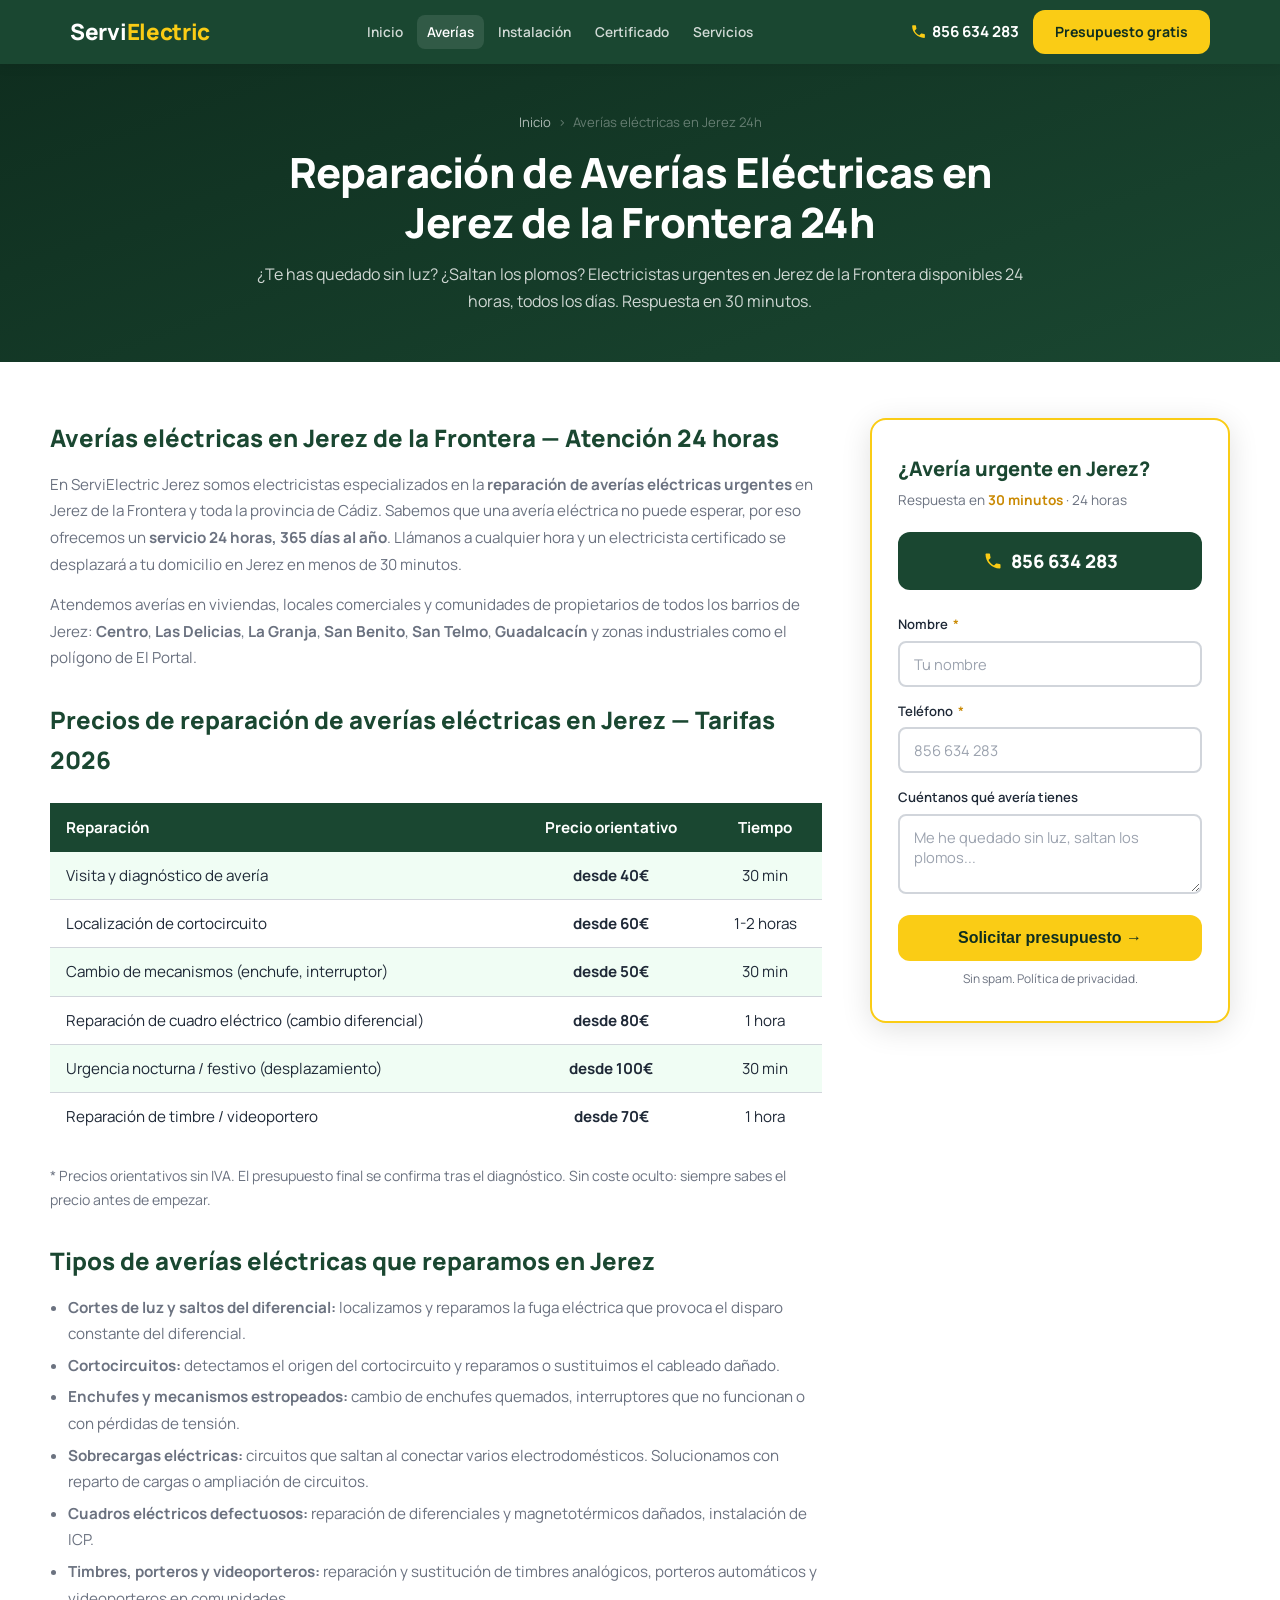
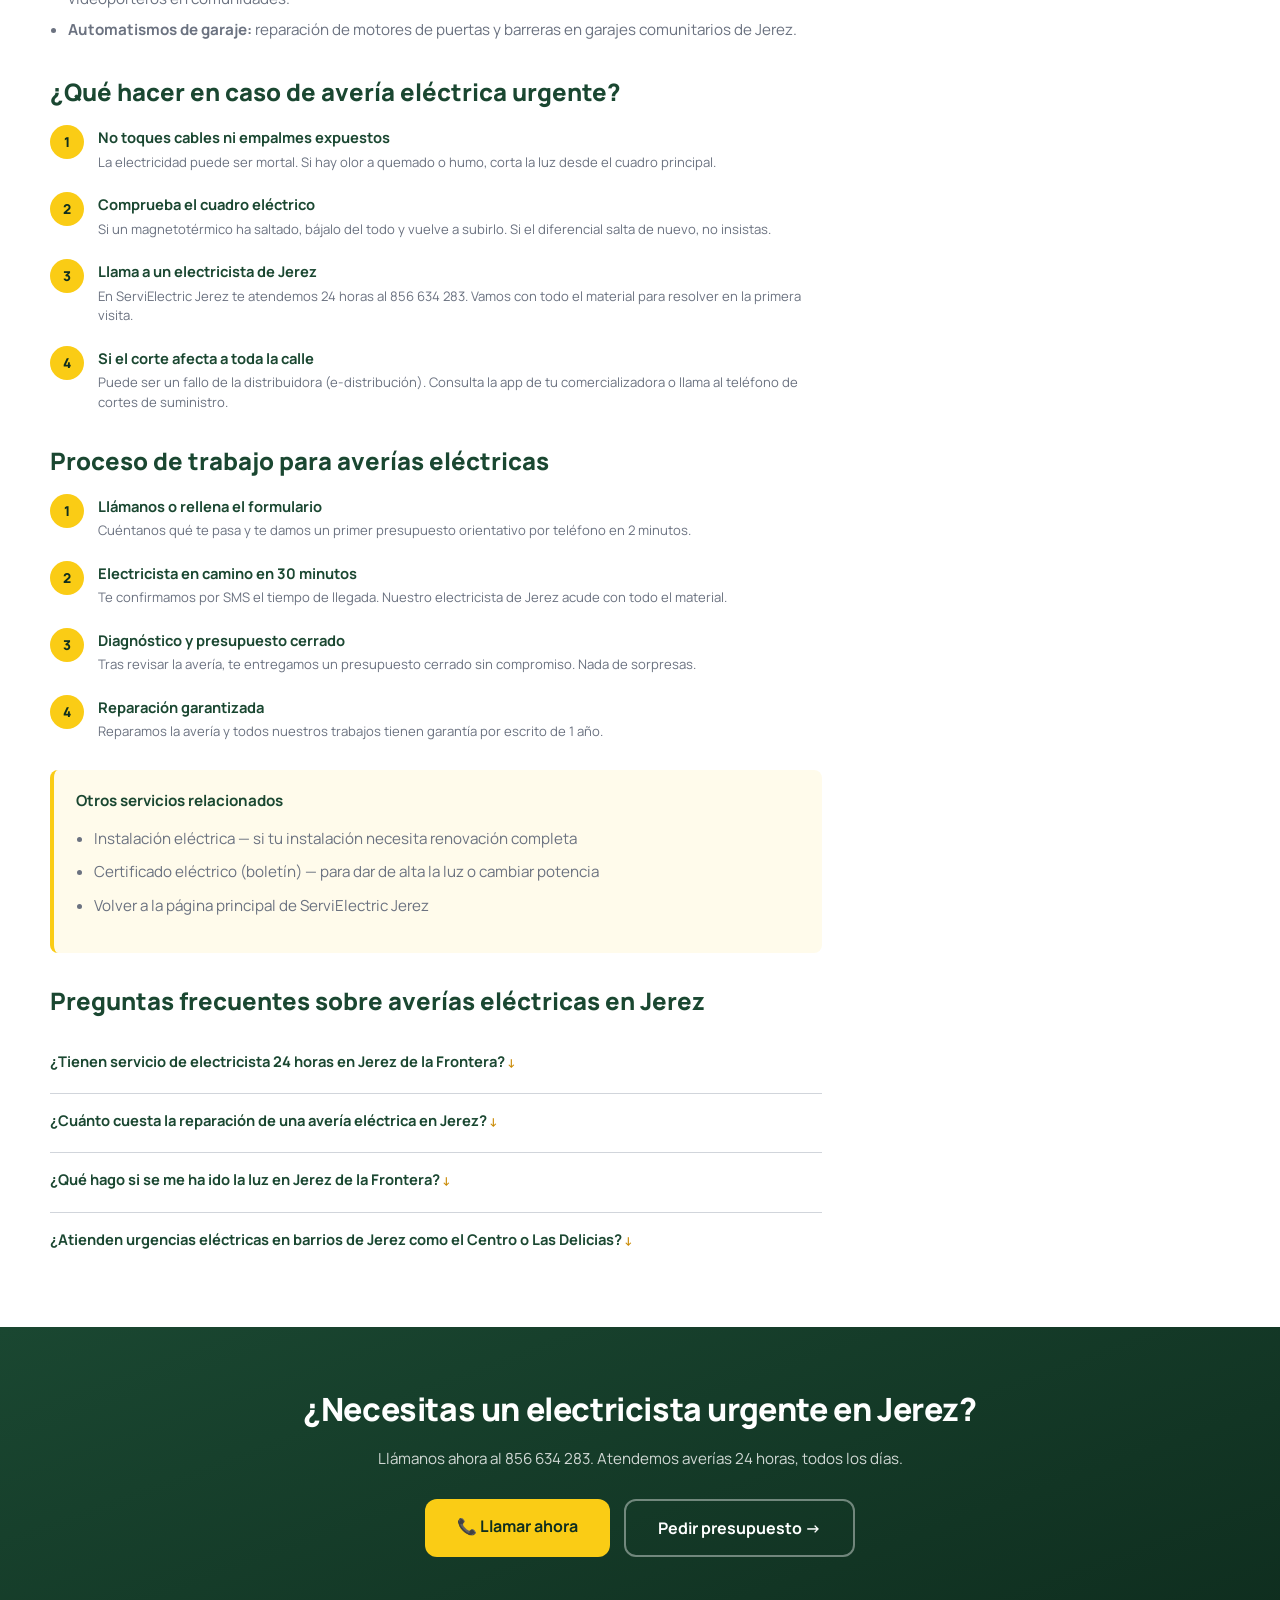
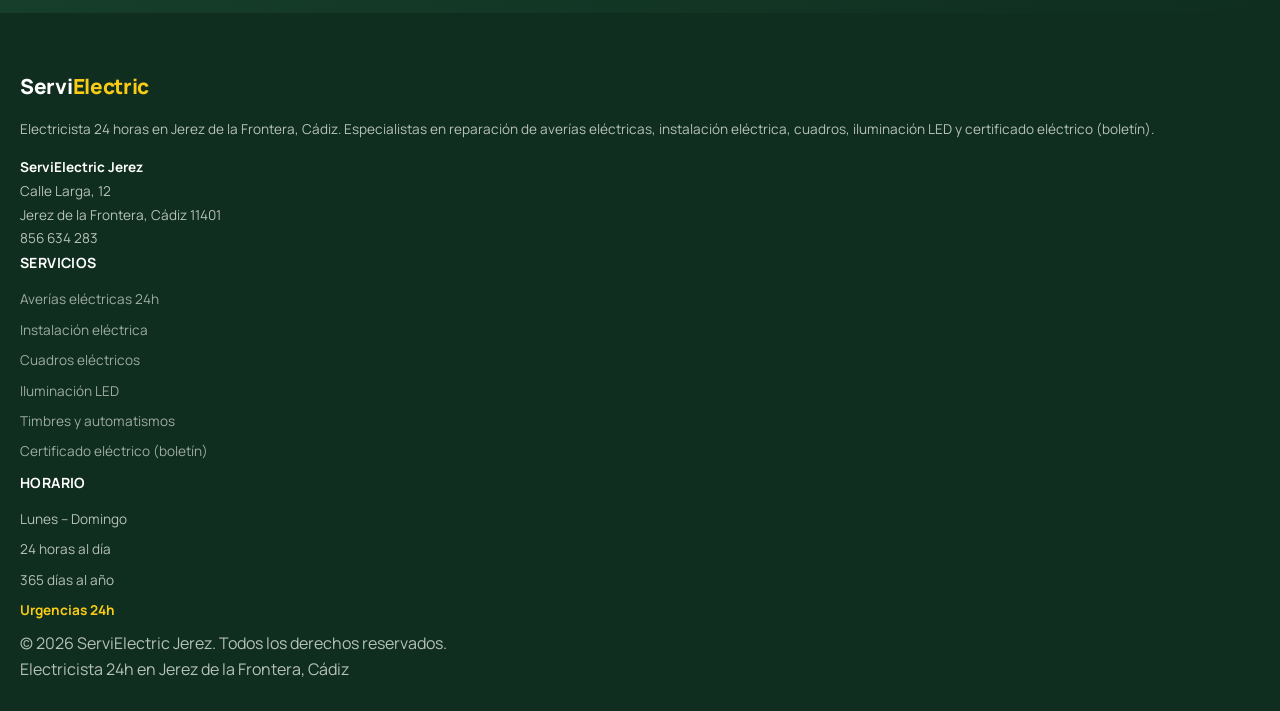
==== commit 91a9767c: "fix: renombrar 6 clases CSS para eliminar solapamiento con multiservicios" ====
--- a/averias-electricas-jerez.html
+++ b/averias-electricas-jerez.html
@@ -101,7 +101,7 @@
 
 <header class="top-bar" role="banner">
   <div class="top-bar-inner">
-    <a href="/" class="brand">Servi<em>Electric</em></a>
+    <a href="/" class="biz-name">Servi<em>Electric</em></a>
     <nav class="main-menu" id="main-nav" role="navigation">
       <a href="/">Inicio</a>
       <a href="averias-electricas-jerez.html" class="on">Averías</a>
@@ -115,7 +115,7 @@
         856 634 283
       </a>
       <a href="#presupuesto" class="btn-primary">Presupuesto gratis</a>
-      <button class="menu-toggle" id="hamburger" aria-label="Abrir menú" aria-expanded="false"><span></span><span></span><span></span></button>
+      <button class="nav-burger" id="hamburger" aria-label="Abrir menú" aria-expanded="false"><span></span><span></span><span></span></button>
     </div>
   </div>
 </header>
@@ -329,11 +329,11 @@
 </section>
 </main>
 
-<footer class="site-footer" role="contentinfo">
+<footer class="page-footer" role="contentinfo">
   <div class="site-footer-inner">
     <div class="site-footer-grid">
-      <div class="footer-about">
-        <div class="brand">Servi<em>Electric</em></div>
+      <div class="col-info">
+        <div class="biz-name">Servi<em>Electric</em></div>
         <p>Electricista 24 horas en Jerez de la Frontera, Cádiz. Especialistas en reparación de averías eléctricas, instalación eléctrica, cuadros, iluminación LED y certificado eléctrico (boletín).</p>
         <div class="footer-contact"><strong>ServiElectric Jerez</strong><br>Calle Larga, 12<br>Jerez de la Frontera, Cádiz 11401<br><a href="tel:+34856634283">856 634 283</a></div>
       </div>
@@ -358,7 +358,7 @@
         </ul>
       </div>
     </div>
-    <div class="site-footer-bottom"><p>© 2026 ServiElectric Jerez. Todos los derechos reservados.</p><p>Electricista 24h en Jerez de la Frontera, Cádiz</p></div>
+    <div class="page-footer-legal"><p>© 2026 ServiElectric Jerez. Todos los derechos reservados.</p><p>Electricista 24h en Jerez de la Frontera, Cádiz</p></div>
   </div>
 </footer>
 <script>
--- a/css/style.css
+++ b/css/style.css
@@ -65,14 +65,14 @@
   gap: 16px;
 }
 
-.brand {
+.biz-name {
   font-size: 1.4rem;
   font-weight: 800;
   color: var(--clr-page);
   letter-spacing: -0.3px;
 }
 
-.brand em { color: var(--clr-gold); font-style: normal; }
+.biz-name em { color: var(--clr-gold); font-style: normal; }
 
 .main-menu {
   display: flex;
@@ -156,7 +156,7 @@
 
 .btn-big { padding: 14px 32px; font-size: 1rem; }
 
-.menu-toggle {
+.nav-burger {
   display: none;
   background: none;
   border: none;
@@ -166,7 +166,7 @@
   padding: 4px;
 }
 
-.menu-toggle span {
+.nav-burger span {
   display: block;
   width: 22px;
   height: 2px;
@@ -248,7 +248,7 @@
   flex-wrap: wrap;
 }
 
-.check-item {
+.verify-item {
   display: flex;
   align-items: center;
   gap: 7px;
@@ -257,7 +257,7 @@
   font-weight: 500;
 }
 
-.check-item svg {
+.verify-item svg {
   width: 16px;
   height: 16px;
   fill: var(--clr-gold);
@@ -808,27 +808,27 @@
    FOOTER (3 columnas)
    ============================================ */
 
-.site-footer {
+.page-footer {
   background: var(--clr-green-dark);
   color: rgba(255,255,255,0.7);
   padding: 56px 20px 28px;
 }
 
-.site-footer-inner {
+.page-footer-inner {
   max-width: var(--max-w);
   margin: 0 auto;
 }
 
-.site-footer-grid {
+.page-footer-grid {
   display: grid;
   grid-template-columns: 1.2fr 1fr 1fr;
   gap: 40px;
   margin-bottom: 40px;
 }
 
-.footer-about .brand { font-size: 1.3rem; margin-bottom: 14px; }
-
-.footer-about p {
+.col-info .biz-name { font-size: 1.3rem; margin-bottom: 14px; }
+
+.col-info p {
   font-size: 0.85rem;
   line-height: 1.65;
   margin-bottom: 16px;
@@ -877,7 +877,7 @@
   font-weight: 700;
 }
 
-.site-footer-bottom {
+.page-footer-bottom {
   border-top: 1px solid rgba(255,255,255,0.1);
   padding-top: 20px;
   display: flex;
@@ -1067,7 +1067,7 @@
    ============================================ */
 
 @media (max-width: 1024px) {
-  .site-footer-grid { grid-template-columns: 1fr 1fr; gap: 32px; }
+  .page-footer-grid { grid-template-columns: 1fr 1fr; gap: 32px; }
   .article-grid { grid-template-columns: 1fr; }
   .sticky-panel { position: static; }
   .sidebar-layout { grid-template-columns: 1fr; }
@@ -1078,11 +1078,11 @@
 @media (max-width: 768px) {
   .main-menu { display: none; position: absolute; top: 64px; left: 0; right: 0; background: var(--clr-green-dark); flex-direction: column; padding: 14px; gap: 3px; }
   .main-menu.open { display: flex; }
-  .menu-toggle { display: flex; }
+  .nav-burger { display: flex; }
   .phone-link { display: none; }
   .field-pair { grid-template-columns: 1fr; }
-  .site-footer-grid { grid-template-columns: 1fr; gap: 28px; }
-  .site-footer-bottom { flex-direction: column; text-align: center; }
+  .page-footer-grid { grid-template-columns: 1fr; gap: 28px; }
+  .page-footer-bottom { flex-direction: column; text-align: center; }
   .testimonials-row { grid-template-columns: 1fr; }
   .opening-section { padding: 36px 20px 44px; }
   .steps-row { grid-template-columns: 1fr 1fr; }
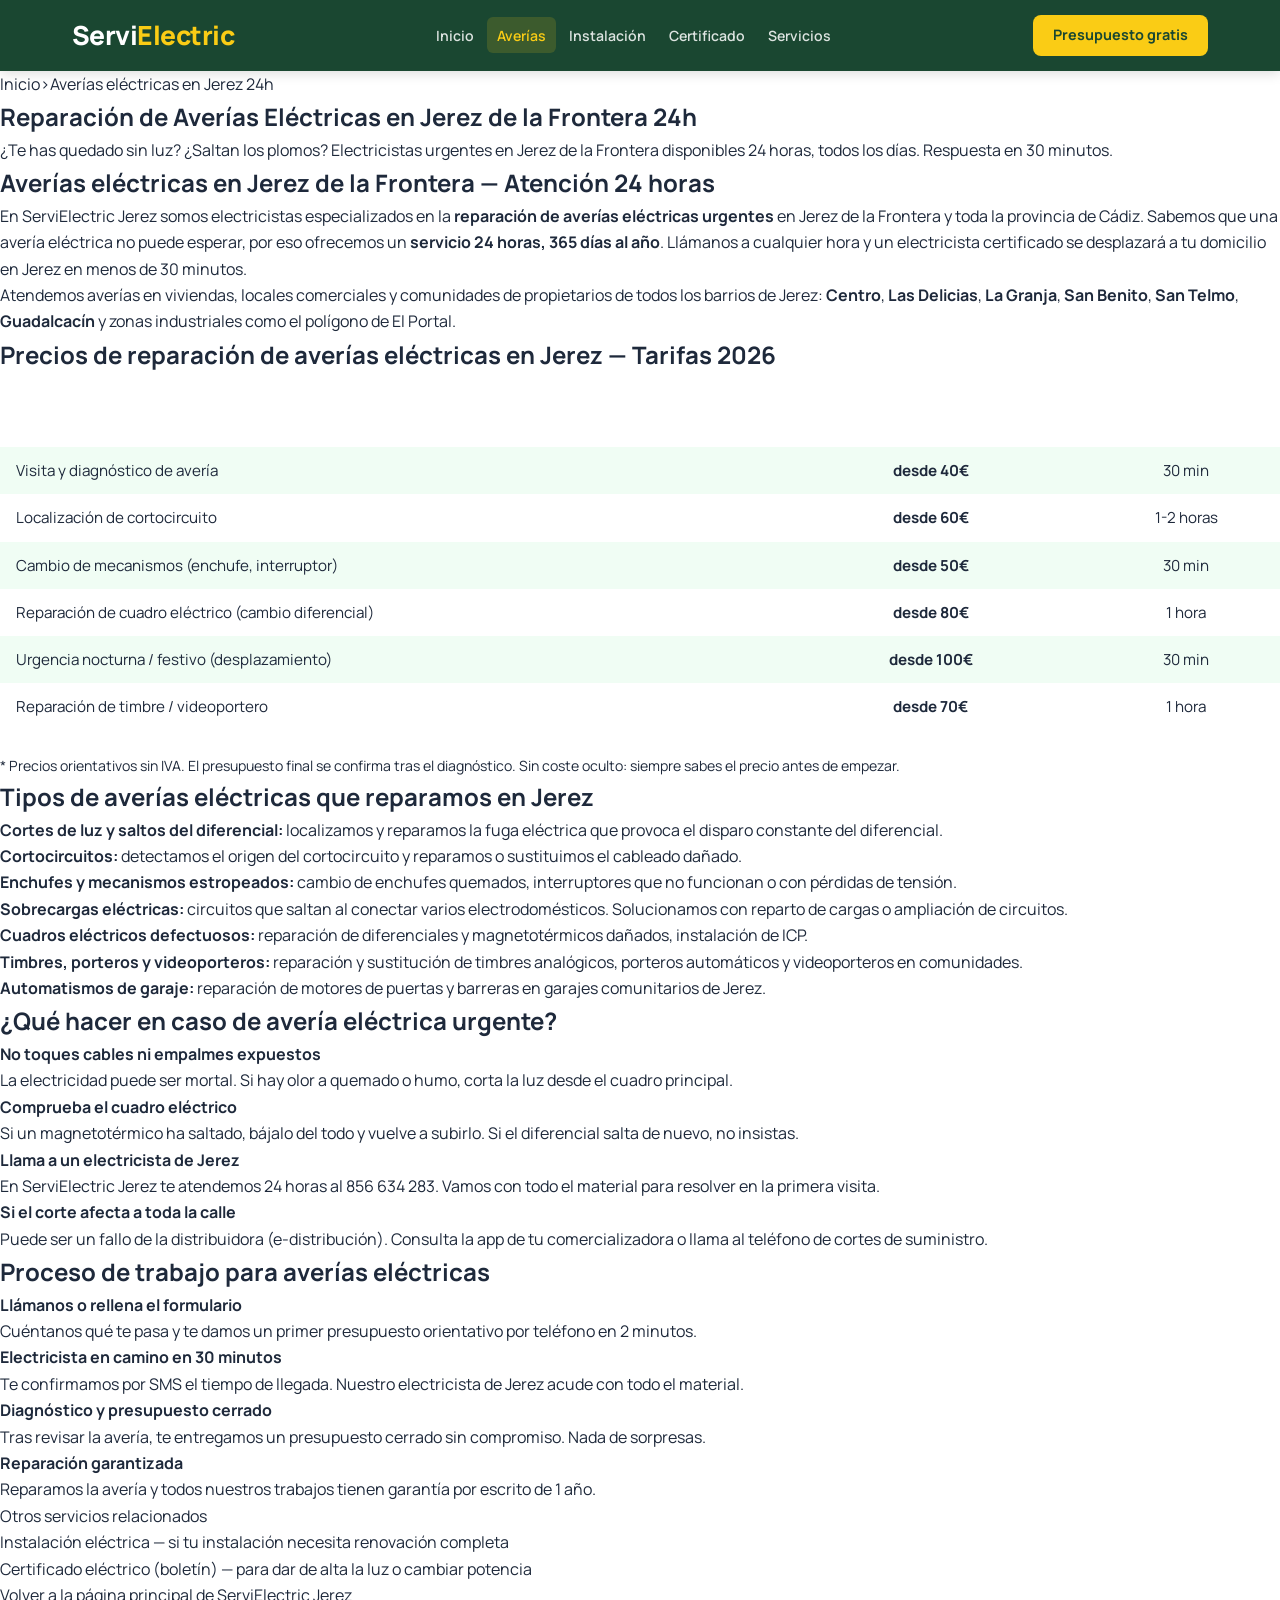
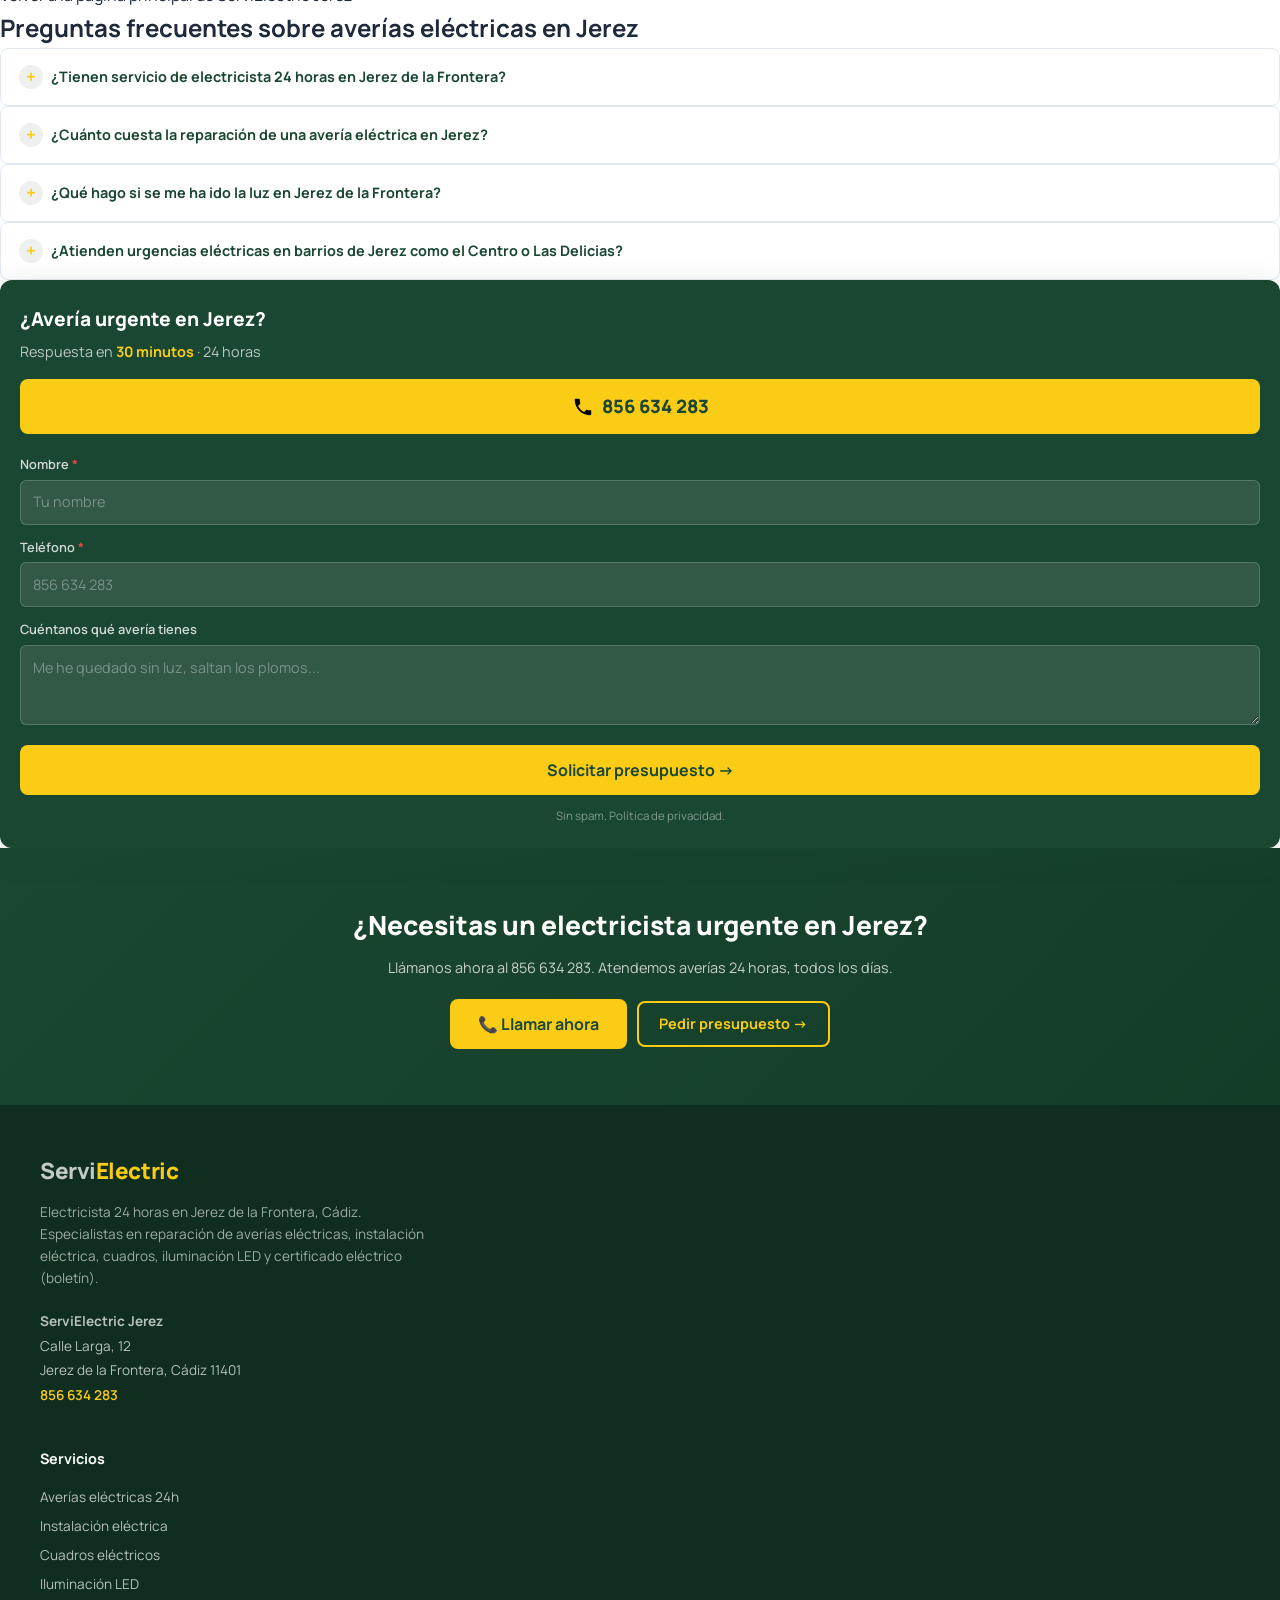
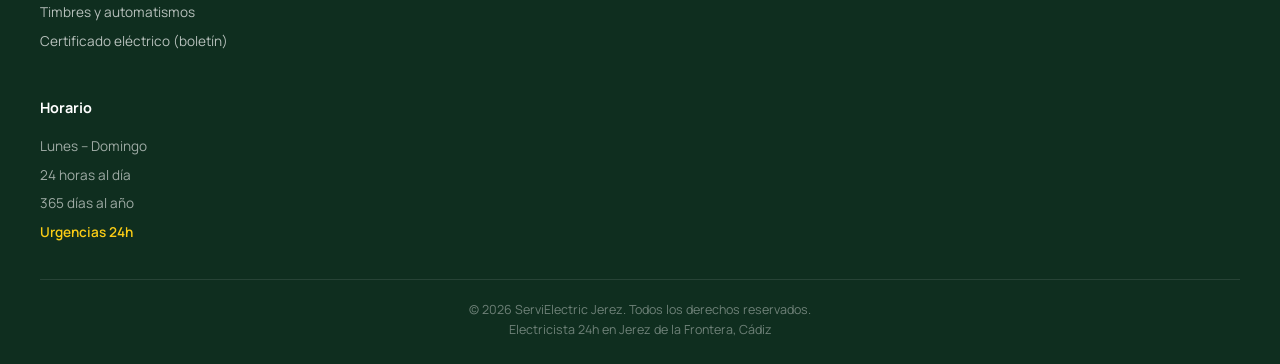
==== commit d923fe32: "cache bust v=3" ====
--- a/averias-electricas-jerez.html
+++ b/averias-electricas-jerez.html
@@ -18,7 +18,7 @@
   <link rel="preconnect" href="https://fonts.googleapis.com">
   <link rel="preconnect" href="https://fonts.gstatic.com" crossorigin>
   <link href="https://fonts.googleapis.com/css2?family=Manrope:wght@400;500;600;700;800;900&display=swap" rel="stylesheet">
-  <link rel="stylesheet" href="css/style.css">
+  <link rel="stylesheet" href="css/style.css?v=3">
 
   <!-- Schema Service -->
   <script type="application/ld+json">
--- a/css/style.css
+++ b/css/style.css
@@ -1,1099 +1,794 @@
-/* ============================================
-   SERVIELECTRIC JEREZ — Estilos únicos
-   Paleta: verde oscuro + amarillo dorado
+/* ============================================================
+   ServiElectric Jerez — Hoja de estilos completa
+   Mobile-first · Paleta: #1a4731 (verde oscuro) + #facc15 (dorado)
    Tipografía: Manrope
-   Layout: sidebar con CTA sticky
-   ============================================ */
-
-:root {
-  --clr-green: #1a4731;
-  --clr-green-dark: #0f2e1f;
-  --clr-green-light: #245a3e;
-  --clr-gold: #facc15;
-  --clr-gold-dark: #ca8a04;
-  --clr-gold-light: #fde047;
-  --clr-text: #1f2937;
-  --clr-muted: #6b7280;
-  --clr-surface: #f0fdf4;
-  --clr-page: #ffffff;
-  --clr-line: #d1d5db;
-  --clr-ok: #16a34a;
-  --drop-sm: 0 2px 12px rgba(0,0,0,0.08);
-  --drop-md: 0 6px 30px rgba(0,0,0,0.12);
-  --drop-lg: 0 12px 48px rgba(0,0,0,0.16);
-  --rad-sm: 8px;
-  --rad-md: 12px;
-  --rad-lg: 16px;
-  --type: 'Manrope', system-ui, -apple-system, sans-serif;
-  --max-w: 1180px;
-}
-
-*, *::before, *::after { box-sizing: border-box; margin: 0; padding: 0; }
-
-html { scroll-behavior: smooth; font-size: 16px; }
-
-body {
-  font-family: var(--type);
-  color: var(--clr-text);
-  background: var(--clr-page);
-  line-height: 1.65;
-}
-
-img { max-width: 100%; display: block; }
-a { color: inherit; text-decoration: none; }
-
-/* ============================================
-   BARRA SUPERIOR
-   ============================================ */
-
-.top-bar {
-  position: sticky;
-  top: 0;
-  z-index: 100;
-  background: var(--clr-green);
-  box-shadow: var(--drop-sm);
-}
-
-.top-bar-inner {
-  max-width: var(--max-w);
-  margin: 0 auto;
-  padding: 0 20px;
-  display: flex;
-  align-items: center;
-  justify-content: space-between;
-  height: 64px;
-  gap: 16px;
-}
-
-.biz-name {
-  font-size: 1.4rem;
-  font-weight: 800;
-  color: var(--clr-page);
-  letter-spacing: -0.3px;
-}
-
-.biz-name em { color: var(--clr-gold); font-style: normal; }
-
-.main-menu {
-  display: flex;
-  gap: 4px;
-  align-items: center;
-}
-
-.main-menu a {
-  color: rgba(255,255,255,0.8);
-  font-size: 0.85rem;
-  font-weight: 600;
-  padding: 6px 10px;
-  border-radius: var(--rad-sm);
-  transition: color 0.2s, background 0.2s;
-}
-
+   ============================================================ */
+
+/* ---------- Reset & Base ---------- */
+*,*::before,*::after{box-sizing:border-box;margin:0;padding:0}
+html{scroll-behavior:smooth;-webkit-text-size-adjust:100%}
+body{
+  font-family:'Manrope',system-ui,sans-serif;
+  font-size:16px;
+  line-height:1.65;
+  color:#1e293b;
+  background:#fff;
+  -webkit-font-smoothing:antialiased;
+}
+img,svg{display:block;max-width:100%}
+a{color:inherit;text-decoration:none}
+ul{list-style:none}
+button,input,select,textarea{font:inherit;color:inherit;border:none;outline:none;background:none}
+
+/* ---------- Utilidades ---------- */
+.highlight{color:#facc15;font-weight:700}
+.asterisk{color:#ef4444;font-weight:700}
+em{font-style:normal;font-weight:800;color:#facc15}
+
+/* ============================================================
+   TOP BAR / HEADER
+   ============================================================ */
+.top-bar{
+  position:sticky;top:0;z-index:100;
+  background:#1a4731;
+  color:#fff;
+  box-shadow:0 2px 12px rgba(0,0,0,.15);
+}
+.top-bar-inner{
+  max-width:1200px;margin:0 auto;
+  padding:.75rem 1rem;
+  display:flex;align-items:center;justify-content:space-between;
+  gap:.75rem;
+}
+
+/* Logo */
+.biz-name{
+  font-size:1.5rem;font-weight:800;letter-spacing:-.02em;
+  white-space:nowrap;
+  transition:opacity .2s;
+}
+.biz-name:hover{opacity:.85}
+
+/* Menú principal */
+.main-menu{
+  display:none;
+  flex-direction:column;gap:.25rem;
+  position:absolute;top:100%;left:0;right:0;
+  background:#1a4731;
+  padding:1rem 1.25rem;
+  box-shadow:0 8px 24px rgba(0,0,0,.2);
+  z-index:101;
+}
+.main-menu.open{display:flex}
+.main-menu a{
+  padding:.5rem .5rem;
+  font-size:.95rem;font-weight:600;
+  border-radius:.375rem;
+  transition:background .2s,color .2s;
+  color:rgba(255,255,255,.85);
+}
 .main-menu a:hover,
-.main-menu a.on {
-  color: var(--clr-page);
-  background: rgba(255,255,255,0.1);
-}
-
-.bar-right {
-  display: flex;
-  align-items: center;
-  gap: 14px;
-  flex-shrink: 0;
-}
-
-.phone-link {
-  color: var(--clr-page);
-  font-weight: 700;
-  font-size: 0.95rem;
-  display: flex;
-  align-items: center;
-  gap: 5px;
-}
-
-.phone-link svg { width: 17px; height: 17px; fill: var(--clr-gold); }
-
-/* Botones */
-
-.btn-primary {
-  display: inline-block;
-  padding: 10px 22px;
-  border-radius: var(--rad-md);
-  font-weight: 700;
-  font-size: 0.88rem;
-  cursor: pointer;
-  transition: all 0.2s;
-  border: none;
-  text-align: center;
-  background: var(--clr-gold);
-  color: var(--clr-green-dark);
-}
-
-.btn-primary:hover {
-  background: var(--clr-gold-dark);
-  transform: translateY(-1px);
-  box-shadow: 0 4px 14px rgba(250,204,21,0.45);
-}
-
-.btn-ghost {
-  display: inline-block;
-  padding: 10px 22px;
-  border-radius: var(--rad-md);
-  font-weight: 700;
-  font-size: 0.88rem;
-  cursor: pointer;
-  transition: all 0.2s;
-  border: 2px solid rgba(255,255,255,0.4);
-  text-align: center;
-  background: transparent;
-  color: var(--clr-page);
-}
-
-.btn-ghost:hover {
-  border-color: var(--clr-page);
-  background: rgba(255,255,255,0.08);
-}
-
-.btn-big { padding: 14px 32px; font-size: 1rem; }
-
-.nav-burger {
-  display: none;
-  background: none;
-  border: none;
-  cursor: pointer;
-  flex-direction: column;
-  gap: 4px;
-  padding: 4px;
-}
-
-.nav-burger span {
-  display: block;
-  width: 22px;
-  height: 2px;
-  background: var(--clr-page);
-  border-radius: 2px;
-  transition: all 0.3s;
-}
-
-/* ============================================
-   HERO NARROW
-   ============================================ */
-
-.opening-section {
-  background: linear-gradient(160deg, var(--clr-green-dark) 0%, var(--clr-green) 50%, var(--clr-green-light) 100%);
-  padding: 48px 20px 56px;
-  position: relative;
-  overflow: hidden;
-}
-
-.opening-section::after {
-  content: '';
-  position: absolute;
-  bottom: -2px;
-  left: 0;
-  right: 0;
-  height: 40px;
-  background: var(--clr-page);
-  clip-path: ellipse(55% 100% at 50% 100%);
-}
-
-.opening-inner {
-  max-width: var(--max-w);
-  margin: 0 auto;
-  text-align: center;
-  position: relative;
-  z-index: 1;
-}
-
-.location-pill {
-  display: inline-block;
-  background: rgba(250,204,21,0.15);
-  color: var(--clr-gold);
-  border: 1px solid rgba(250,204,21,0.35);
-  padding: 5px 14px;
-  border-radius: 50px;
-  font-size: 0.78rem;
-  font-weight: 600;
-  letter-spacing: 0.4px;
-  margin-bottom: 16px;
-  text-transform: uppercase;
-}
-
-.opening-section h1 {
-  font-size: clamp(1.8rem, 4vw, 2.8rem);
-  font-weight: 900;
-  color: var(--clr-page);
-  line-height: 1.15;
-  margin-bottom: 16px;
-  letter-spacing: -0.8px;
-}
-
-.opening-section h1 em {
-  color: var(--clr-gold);
-  font-style: normal;
-}
-
-.opening-text {
-  color: rgba(255,255,255,0.85);
-  font-size: 1.05rem;
-  max-width: 680px;
-  margin: 0 auto 28px;
-  line-height: 1.7;
-}
-
-.check-list {
-  display: flex;
-  justify-content: center;
-  gap: 28px;
-  flex-wrap: wrap;
-}
-
-.verify-item {
-  display: flex;
-  align-items: center;
-  gap: 7px;
-  color: rgba(255,255,255,0.9);
-  font-size: 0.88rem;
-  font-weight: 500;
-}
-
-.verify-item svg {
-  width: 16px;
-  height: 16px;
-  fill: var(--clr-gold);
-  flex-shrink: 0;
-}
-
-/* ============================================
-   LAYOUT SIDEBAR (contenido + CTA sticky)
-   ============================================ */
-
-.sidebar-layout {
-  max-width: var(--max-w);
-  margin: 0 auto;
-  padding: 48px 20px;
-  display: grid;
-  grid-template-columns: 1fr 360px;
-  gap: 48px;
-  align-items: start;
-}
-
-.main-content { min-width: 0; }
-
-/* ============================================
-   CTA STICKY (panel lateral)
-   ============================================ */
-
-.sticky-panel {
-  position: sticky;
-  top: 82px;
-}
-
-.panel-box {
-  background: var(--clr-page);
-  border: 2px solid var(--clr-gold);
-  border-radius: var(--rad-lg);
-  padding: 32px 26px;
-  box-shadow: var(--drop-md);
-}
-
-.panel-heading {
-  font-size: 1.25rem;
-  font-weight: 800;
-  color: var(--clr-green);
-  margin-bottom: 4px;
-}
-
-.panel-subtext {
-  font-size: 0.85rem;
-  color: var(--clr-muted);
-  margin-bottom: 20px;
-}
-
-.panel-subtext strong { color: var(--clr-gold-dark); }
-
-.panel-phone {
-  display: flex;
-  align-items: center;
-  justify-content: center;
-  gap: 8px;
-  background: var(--clr-green);
-  color: var(--clr-page);
-  padding: 14px 20px;
-  border-radius: var(--rad-md);
-  font-weight: 800;
-  font-size: 1.15rem;
-  margin-bottom: 24px;
-  transition: background 0.2s;
-}
-
-.panel-phone:hover { background: var(--clr-green-dark); }
-
-.panel-phone svg { width: 20px; height: 20px; fill: var(--clr-gold); }
-
-/* Formularios */
-
-.field { margin-bottom: 14px; }
-
-.field label {
-  display: block;
-  font-size: 0.82rem;
-  font-weight: 600;
-  color: var(--clr-text);
-  margin-bottom: 5px;
-}
-
-.field label .asterisk { color: var(--clr-gold-dark); margin-left: 2px; }
-
-.field-input {
-  width: 100%;
-  padding: 11px 14px;
-  border: 2px solid var(--clr-line);
-  border-radius: var(--rad-sm);
-  font-size: 0.92rem;
-  font-family: var(--type);
-  color: var(--clr-text);
-  background: var(--clr-page);
-  transition: border-color 0.2s, box-shadow 0.2s;
-  -webkit-appearance: none;
-}
-
-.field-input:focus {
-  outline: none;
-  border-color: var(--clr-green);
-  box-shadow: 0 0 0 3px rgba(26,71,49,0.12);
-}
-
-.field-input::placeholder { color: #9ca3af; }
-
-select.field-input { cursor: pointer; }
-
-textarea.field-input { resize: vertical; min-height: 80px; }
-
-.field-pair { display: grid; grid-template-columns: 1fr 1fr; gap: 14px; }
-
-.field-action { margin-top: 6px; }
-.field-action .btn-primary { width: 100%; }
-
-.field-note {
-  text-align: center;
-  font-size: 0.75rem;
-  color: var(--clr-muted);
-  margin-top: 8px;
-}
-
-/* ============================================
-   SERVICIOS (cards horizontales)
-   ============================================ */
-
-.offers-block {
-  margin-bottom: 48px;
-}
-
-.offers-block-head {
-  margin-bottom: 28px;
-}
-
-.offers-label {
-  display: inline-block;
-  color: var(--clr-gold-dark);
-  font-weight: 700;
-  font-size: 0.78rem;
-  text-transform: uppercase;
-  letter-spacing: 0.8px;
-  margin-bottom: 10px;
-}
-
-.offers-block-head h2 {
-  font-size: clamp(1.4rem, 3vw, 2rem);
-  font-weight: 800;
-  color: var(--clr-green);
-  line-height: 1.2;
-  letter-spacing: -0.4px;
-  margin-bottom: 10px;
-}
-
-.offers-block-head p {
-  color: var(--clr-muted);
-  font-size: 0.95rem;
-  max-width: 550px;
-  line-height: 1.6;
-}
-
-.offers-list {
-  display: flex;
-  flex-direction: column;
-  gap: 16px;
-}
-
-.offer-unit {
-  background: var(--clr-page);
-  border: 1.5px solid var(--clr-line);
-  border-radius: var(--rad-md);
-  padding: 22px 24px;
-  display: flex;
-  gap: 18px;
-  align-items: flex-start;
-  transition: all 0.25s;
-}
-
-.offer-unit:hover {
-  border-color: var(--clr-gold);
-  box-shadow: var(--drop-sm);
-}
-
-.offer-icon {
-  width: 48px;
-  height: 48px;
-  background: rgba(250,204,21,0.12);
-  border-radius: var(--rad-sm);
-  display: flex;
-  align-items: center;
-  justify-content: center;
-  flex-shrink: 0;
-}
-
-.offer-icon svg { width: 26px; height: 26px; fill: var(--clr-gold-dark); }
-
-.offer-body { flex: 1; }
-
-.offer-body h3 {
-  font-size: 1.05rem;
-  font-weight: 700;
-  color: var(--clr-green);
-  margin-bottom: 6px;
-}
-
-.offer-body p {
-  font-size: 0.88rem;
-  color: var(--clr-muted);
-  line-height: 1.6;
-}
-
-.offer-link {
-  display: inline-flex;
-  align-items: center;
-  gap: 5px;
-  font-size: 0.84rem;
-  font-weight: 600;
-  color: var(--clr-gold-dark);
-  margin-top: 6px;
-}
-
-.offer-link:hover { text-decoration: underline; }
-
-/* ============================================
-   CÓMO TRABAJAMOS (4 pasos)
-   ============================================ */
-
-.method-block {
-  margin-bottom: 48px;
-}
-
-.method-block-head {
-  margin-bottom: 28px;
-}
-
-.method-label {
-  display: inline-block;
-  color: var(--clr-gold-dark);
-  font-weight: 700;
-  font-size: 0.78rem;
-  text-transform: uppercase;
-  letter-spacing: 0.8px;
-  margin-bottom: 10px;
-}
-
-.method-block-head h2 {
-  font-size: clamp(1.4rem, 3vw, 2rem);
-  font-weight: 800;
-  color: var(--clr-green);
-  line-height: 1.2;
-  letter-spacing: -0.4px;
-  margin-bottom: 10px;
-}
-
-.method-block-head p {
-  color: var(--clr-muted);
-  font-size: 0.95rem;
-  max-width: 550px;
-  line-height: 1.6;
-}
-
-.steps-row {
-  display: grid;
-  grid-template-columns: repeat(4, 1fr);
-  gap: 20px;
-}
-
-.step-card {
-  text-align: center;
-  padding: 28px 16px;
-  background: var(--clr-surface);
-  border-radius: var(--rad-md);
-  border: 1.5px solid transparent;
-  transition: all 0.25s;
-  position: relative;
-}
-
-.step-card:hover {
-  border-color: var(--clr-gold);
-  box-shadow: var(--drop-sm);
-}
-
-.step-num {
-  width: 44px;
-  height: 44px;
-  background: var(--clr-gold);
-  color: var(--clr-green-dark);
-  border-radius: 50%;
-  display: inline-flex;
-  align-items: center;
-  justify-content: center;
-  font-weight: 900;
-  font-size: 1.1rem;
-  margin-bottom: 14px;
-}
-
-.step-card h3 {
-  font-size: 0.95rem;
-  font-weight: 700;
-  color: var(--clr-green);
-  margin-bottom: 8px;
-  line-height: 1.3;
-}
-
-.step-card p {
-  font-size: 0.82rem;
-  color: var(--clr-muted);
-  line-height: 1.55;
-}
-
-/* ============================================
-   BLOQUES DE CONFIANZA (números destacados)
-   ============================================ */
-
-.trust-strip {
-  background: var(--clr-green);
-  padding: 48px 20px;
-}
-
-.trust-strip-inner {
-  max-width: var(--max-w);
-  margin: 0 auto;
-  display: grid;
-  grid-template-columns: repeat(4, 1fr);
-  gap: 28px;
-}
-
-.trust-item {
-  text-align: center;
-  color: var(--clr-page);
-}
-
-.trust-value {
-  font-size: 2.4rem;
-  font-weight: 900;
-  color: var(--clr-gold);
-  line-height: 1;
-  margin-bottom: 8px;
-}
-
-.trust-item h3 {
-  font-size: 0.95rem;
-  font-weight: 700;
-  color: var(--clr-page);
-  margin-bottom: 6px;
-}
-
-.trust-item p {
-  font-size: 0.82rem;
-  color: rgba(255,255,255,0.75);
-  line-height: 1.5;
-}
-
-/* ============================================
+.main-menu a.on{
+  background:rgba(250,204,21,.15);
+  color:#facc15;
+}
+
+/* Derecha del top-bar */
+.bar-right{
+  display:flex;align-items:center;gap:.6rem;
+}
+
+/* Teléfono en header */
+.phone-link{
+  display:flex;align-items:center;gap:.35rem;
+  font-weight:700;font-size:.85rem;
+  color:#facc15;
+  padding:.4rem .75rem;
+  border-radius:999px;
+  border:1.5px solid rgba(250,204,21,.4);
+  transition:background .2s,border-color .2s;
+  white-space:nowrap;
+}
+.phone-link svg{width:16px;height:16px;flex-shrink:0}
+.phone-link:hover{
+  background:rgba(250,204,21,.12);
+  border-color:#facc15;
+}
+
+/* Botón primario */
+.btn-primary{
+  display:inline-flex;align-items:center;justify-content:center;
+  padding:.55rem 1.25rem;
+  font-size:.9rem;font-weight:700;
+  background:#facc15;color:#1a4731;
+  border-radius:.5rem;
+  transition:background .2s,transform .15s,box-shadow .2s;
+  white-space:nowrap;cursor:pointer;
+}
+.btn-primary:hover{
+  background:#eab308;
+  transform:translateY(-1px);
+  box-shadow:0 4px 14px rgba(250,204,21,.35);
+}
+.btn-primary:active{transform:translateY(0)}
+
+/* Botón grande */
+.btn-big{
+  padding:.75rem 1.75rem;
+  font-size:1rem;
+  border-radius:.5rem;
+}
+
+/* Botón ghost */
+.btn-ghost{
+  display:inline-flex;align-items:center;justify-content:center;
+  padding:.55rem 1.25rem;
+  font-size:.9rem;font-weight:700;
+  border:2px solid #facc15;color:#facc15;
+  border-radius:.5rem;
+  transition:background .2s,color .2s,transform .15s;
+  white-space:nowrap;cursor:pointer;
+}
+.btn-ghost:hover{
+  background:#facc15;color:#1a4731;
+  transform:translateY(-1px);
+}
+
+/* Hamburguesa */
+.nav-burger{
+  display:flex;flex-direction:column;gap:4px;
+  padding:.5rem;cursor:pointer;
+  background:none;border:none;
+}
+.nav-burger span{
+  display:block;width:22px;height:2.5px;
+  background:#fff;border-radius:2px;
+  transition:transform .25s,opacity .25s;
+}
+.nav-burger[aria-expanded="true"] span:nth-child(1){transform:rotate(45deg) translate(4px,4px)}
+.nav-burger[aria-expanded="true"] span:nth-child(2){opacity:0}
+.nav-burger[aria-expanded="true"] span:nth-child(3){transform:rotate(-45deg) translate(4px,-4px)}
+
+/* ============================================================
+   OPENING / HERO
+   ============================================================ */
+.opening-section{
+  background:linear-gradient(135deg,#1a4731 0%,#143d28 100%);
+  color:#fff;
+  padding:2.5rem 1rem 3rem;
+  text-align:center;
+}
+.opening-inner{
+  max-width:720px;margin:0 auto;
+}
+.location-pill{
+  display:inline-block;
+  padding:.35rem 1rem;
+  font-size:.8rem;font-weight:700;letter-spacing:.03em;
+  background:rgba(250,204,21,.15);color:#facc15;
+  border-radius:999px;
+  margin-bottom:1.25rem;
+  text-transform:uppercase;
+}
+.opening-section h1{
+  font-size:1.75rem;font-weight:800;line-height:1.2;
+  margin-bottom:1rem;
+}
+.opening-section h1 em{color:#facc15}
+.opening-text{
+  font-size:.95rem;line-height:1.7;
+  color:rgba(255,255,255,.8);
+  margin-bottom:1.5rem;
+}
+.check-list{
+  display:flex;flex-direction:column;gap:.6rem;
+  margin-top:1.5rem;
+  align-items:flex-start;
+  max-width:360px;margin-left:auto;margin-right:auto;
+}
+.verify-item{
+  display:flex;align-items:center;gap:.5rem;
+  font-size:.9rem;font-weight:600;
+  color:rgba(255,255,255,.9);
+  background:rgba(255,255,255,.06);
+  padding:.5rem .85rem;
+  border-radius:.5rem;
+  width:100%;
+}
+.verify-item svg{
+  width:18px;height:18px;flex-shrink:0;
+  color:#facc15;
+}
+
+/* ============================================================
+   SIDEBAR LAYOUT
+   ============================================================ */
+.sidebar-layout{
+  max-width:1200px;margin:0 auto;
+  padding:2rem 1rem;
+  display:flex;flex-direction:column;gap:2rem;
+}
+.main-content{flex:1;min-width:0}
+
+/* Sticky panel */
+.sticky-panel{
+  order:-1;
+}
+.panel-box{
+  background:#1a4731;color:#fff;
+  border-radius:.75rem;
+  padding:1.5rem 1.25rem;
+  box-shadow:0 8px 30px rgba(26,71,49,.18);
+}
+.panel-heading{
+  font-size:1.2rem;font-weight:800;
+  margin-bottom:.25rem;
+}
+.panel-subtext{
+  font-size:.9rem;color:rgba(255,255,255,.7);
+  margin-bottom:1rem;
+}
+.panel-subtext strong{color:#facc15}
+.panel-phone{
+  display:flex;align-items:center;justify-content:center;gap:.5rem;
+  width:100%;
+  padding:.75rem;
+  font-size:1.15rem;font-weight:800;
+  color:#1a4731;
+  background:#facc15;
+  border-radius:.5rem;
+  margin-bottom:1.25rem;
+  transition:background .2s,transform .15s;
+}
+.panel-phone svg{width:22px;height:22px}
+.panel-phone:hover{background:#eab308;transform:translateY(-1px)}
+
+/* Formulario */
+.field-pair{
+  display:flex;flex-direction:column;gap:.75rem;
+}
+.field{
+  margin-bottom:.75rem;
+}
+.field label{
+  display:block;
+  font-size:.8rem;font-weight:600;
+  color:rgba(255,255,255,.8);
+  margin-bottom:.3rem;
+}
+.field-input{
+  width:100%;
+  padding:.6rem .75rem;
+  font-size:.9rem;
+  background:rgba(255,255,255,.1);
+  color:#fff;
+  border:1.5px solid rgba(255,255,255,.18);
+  border-radius:.375rem;
+  transition:border-color .2s,background .2s;
+}
+.field-input::placeholder{color:rgba(255,255,255,.35)}
+.field-input:focus{
+  border-color:#facc15;
+  background:rgba(255,255,255,.14);
+}
+select.field-input{cursor:pointer;appearance:auto}
+textarea.field-input{resize:vertical;min-height:80px}
+.field-action{margin-top:.5rem}
+.field-action .btn-primary{width:100%}
+.field-note{
+  font-size:.72rem;
+  color:rgba(255,255,255,.45);
+  text-align:center;
+  margin-top:.75rem;
+  line-height:1.5;
+}
+
+/* ============================================================
+   SERVICIOS / OFFERS
+   ============================================================ */
+.offers-block{padding:0 0 1.5rem}
+.offers-block-head{
+  margin-bottom:1.75rem;
+}
+.offers-label,.method-label{
+  display:inline-block;
+  font-size:.75rem;font-weight:700;
+  text-transform:uppercase;letter-spacing:.06em;
+  color:#facc15;
+  background:rgba(26,71,49,.08);
+  padding:.25rem .75rem;
+  border-radius:999px;
+  margin-bottom:.5rem;
+}
+.offers-block-head h2,
+.method-block-head h2,
+.qa-block-head h2{
+  font-size:1.4rem;font-weight:800;
+  color:#1a4731;
+  margin-bottom:.5rem;
+}
+.offers-block-head p,
+.method-block-head p,
+.qa-block-head p{
+  font-size:.9rem;color:#64748b;
+  line-height:1.6;
+}
+
+.offers-list{
+  display:flex;flex-direction:column;gap:1rem;
+}
+.offer-unit{
+  display:flex;gap:1rem;
+  background:#fff;
+  border:1.5px solid #e2e8f0;
+  border-radius:.65rem;
+  padding:1rem;
+  transition:border-color .2s,box-shadow .2s;
+}
+.offer-unit:hover{
+  border-color:#1a4731;
+  box-shadow:0 4px 16px rgba(26,71,49,.08);
+}
+.offer-icon{
+  flex-shrink:0;
+  display:flex;align-items:flex-start;justify-content:center;
+  width:44px;height:44px;
+  background:rgba(26,71,49,.08);
+  border-radius:.5rem;
+  color:#1a4731;
+  padding:.5rem;
+}
+.offer-icon svg{width:24px;height:24px}
+.offer-body{flex:1;min-width:0}
+.offer-body h3{
+  font-size:1rem;font-weight:700;
+  color:#1a4731;
+  margin-bottom:.35rem;
+}
+.offer-body p{
+  font-size:.85rem;color:#64748b;
+  line-height:1.6;
+  margin-bottom:.5rem;
+}
+.offer-link{
+  font-size:.85rem;font-weight:700;
+  color:#1a4731;
+  transition:color .2s;
+}
+.offer-link:hover{color:#facc15;text-decoration:underline}
+
+/* ============================================================
+   MÉTODO / PASOS
+   ============================================================ */
+.method-block{padding:2rem 0}
+.method-block-head{margin-bottom:1.5rem}
+.steps-row{
+  display:flex;flex-direction:column;gap:1rem;
+}
+.step-card{
+  background:#fff;
+  border:1.5px solid #e2e8f0;
+  border-radius:.65rem;
+  padding:1.25rem;
+  transition:border-color .2s,box-shadow .2s;
+  position:relative;
+}
+.step-card:hover{
+  border-color:#1a4731;
+  box-shadow:0 4px 16px rgba(26,71,49,.08);
+}
+.step-num{
+  display:inline-flex;align-items:center;justify-content:center;
+  width:32px;height:32px;
+  background:#1a4731;color:#facc15;
+  font-size:.85rem;font-weight:800;
+  border-radius:50%;
+  margin-bottom:.65rem;
+}
+.step-card h3{
+  font-size:.95rem;font-weight:700;
+  color:#1a4731;
+  margin-bottom:.35rem;
+}
+.step-card p{
+  font-size:.85rem;color:#64748b;
+  line-height:1.6;
+}
+
+/* ============================================================
+   FAQ / Q&A
+   ============================================================ */
+.qa-block{padding:2rem 0}
+.qa-block-head{margin-bottom:1.5rem}
+.qa-entries{
+  display:flex;flex-direction:column;gap:.5rem;
+}
+.qa-entry{
+  background:#fff;
+  border:1.5px solid #e2e8f0;
+  border-radius:.5rem;
+  overflow:hidden;
+  transition:border-color .2s;
+}
+.qa-entry:hover{border-color:#1a4731}
+.qa-q{
+  padding:1rem 1.15rem;
+  font-size:.9rem;font-weight:700;
+  color:#1a4731;
+  cursor:pointer;
+  display:flex;align-items:center;gap:.5rem;
+  user-select:none;
+  transition:background .15s;
+}
+.qa-q::before{
+  content:'+';
+  display:inline-flex;align-items:center;justify-content:center;
+  width:24px;height:24px;flex-shrink:0;
+  font-size:1.1rem;font-weight:700;
+  color:#facc15;
+  background:rgba(26,71,49,.08);
+  border-radius:50%;
+  transition:transform .2s;
+}
+.qa-entry:hover .qa-q{background:rgba(26,71,49,.03)}
+.qa-a{
+  padding:0 1.15rem 0 3rem;
+  font-size:.85rem;color:#64748b;
+  line-height:1.7;
+  max-height:0;overflow:hidden;
+  transition:max-height .35s ease,padding .35s ease;
+}
+.qa-a.open{
+  max-height:400px;
+  padding:0 1.15rem 1rem 3rem;
+}
+
+/* ============================================================
+   TRUST STRIP
+   ============================================================ */
+.trust-strip{
+  background:#f7fee7;
+  border-top:1px solid #e2e8f0;
+  border-bottom:1px solid #e2e8f0;
+  padding:2rem 1rem;
+}
+.trust-strip-inner{
+  max-width:1200px;margin:0 auto;
+  display:grid;
+  grid-template-columns:1fr 1fr;
+  gap:1.25rem;
+  text-align:center;
+}
+.trust-item{
+  padding:.75rem .5rem;
+}
+.trust-value{
+  font-size:1.75rem;font-weight:900;
+  color:#1a4731;
+  line-height:1.2;
+  margin-bottom:.25rem;
+}
+.trust-item h3{
+  font-size:.85rem;font-weight:700;
+  color:#1a4731;
+  margin-bottom:.25rem;
+}
+.trust-item p{
+  font-size:.78rem;color:#64748b;
+  line-height:1.5;
+}
+
+/* ============================================================
    TESTIMONIOS
-   ============================================ */
-
-.testimonials-area {
-  background: var(--clr-surface);
-  padding: 56px 20px;
-}
-
-.testimonials-area-inner {
-  max-width: var(--max-w);
-  margin: 0 auto;
-}
-
-.testimonials-area-head {
-  text-align: center;
-  margin-bottom: 36px;
-}
-
-.testimonials-area-head span {
-  display: inline-block;
-  color: var(--clr-gold-dark);
-  font-weight: 700;
-  font-size: 0.78rem;
-  text-transform: uppercase;
-  letter-spacing: 0.8px;
-  margin-bottom: 10px;
-}
-
-.testimonials-area-head h2 {
-  font-size: clamp(1.4rem, 3vw, 2rem);
-  font-weight: 800;
-  color: var(--clr-green);
-  margin-bottom: 10px;
-}
-
-.testimonials-row {
-  display: grid;
-  grid-template-columns: repeat(3, 1fr);
-  gap: 20px;
-}
-
-.testimonial-card {
-  background: var(--clr-page);
-  border-radius: var(--rad-md);
-  padding: 26px;
-  box-shadow: var(--drop-sm);
-}
-
-.testimonial-stars { color: #fbbf24; font-size: 0.95rem; margin-bottom: 10px; }
-
-.testimonial-text {
-  font-size: 0.88rem;
-  color: var(--clr-muted);
-  line-height: 1.7;
-  margin-bottom: 14px;
-  font-style: italic;
-}
-
-.testimonial-name {
-  font-weight: 700;
-  color: var(--clr-green);
-  font-size: 0.84rem;
-}
-
-.testimonial-place {
-  font-size: 0.78rem;
-  color: var(--clr-muted);
-}
-
-/* ============================================
-   FAQ
-   ============================================ */
-
-.qa-block {
-  margin-bottom: 48px;
-}
-
-.qa-block-head {
-  margin-bottom: 24px;
-}
-
-.qa-block-head span {
-  display: inline-block;
-  color: var(--clr-gold-dark);
-  font-weight: 700;
-  font-size: 0.78rem;
-  text-transform: uppercase;
-  letter-spacing: 0.8px;
-  margin-bottom: 10px;
-}
-
-.qa-block-head h2 {
-  font-size: clamp(1.4rem, 3vw, 2rem);
-  font-weight: 800;
-  color: var(--clr-green);
-  line-height: 1.2;
-  margin-bottom: 10px;
-}
-
-.qa-block-head p {
-  color: var(--clr-muted);
-  font-size: 0.95rem;
-  max-width: 550px;
-  line-height: 1.6;
-}
-
-.qa-entries { margin-top: 12px; }
-
-.qa-entry {
-  border-bottom: 1px solid var(--clr-line);
-  padding: 14px 0;
-}
-
-.qa-entry:last-child { border-bottom: none; }
-
-.qa-q {
-  font-weight: 700;
-  color: var(--clr-green);
-  font-size: 0.93rem;
-  margin-bottom: 6px;
-  cursor: pointer;
-}
-
-.qa-a {
-  font-size: 0.85rem;
-  color: var(--clr-muted);
-  line-height: 1.6;
-  max-height: 0;
-  overflow: hidden;
-  transition: max-height 0.3s ease, padding 0.3s ease;
-}
-
-.qa-a.open {
-  max-height: 500px;
-  padding-top: 6px;
-}
-
-.qa-q::after {
-  content: ' \2193';
-  font-size: 0.75rem;
-  color: var(--clr-gold-dark);
-}
-
-/* ============================================
-   BANNER DE ACCIÓN
-   ============================================ */
-
-.action-banner {
-  background: linear-gradient(160deg, var(--clr-green) 0%, var(--clr-green-dark) 100%);
-  padding: 56px 20px;
-  text-align: center;
-}
-
-.action-banner-inner {
-  max-width: 700px;
-  margin: 0 auto;
-}
-
-.action-banner h2 {
-  font-size: clamp(1.4rem, 3vw, 2rem);
-  font-weight: 900;
-  color: var(--clr-page);
-  margin-bottom: 10px;
-  letter-spacing: -0.4px;
-}
-
-.action-banner p {
-  color: rgba(255,255,255,0.8);
-  font-size: 0.95rem;
-  margin-bottom: 28px;
-}
-
-.action-btns {
-  display: flex;
-  gap: 14px;
-  justify-content: center;
-  flex-wrap: wrap;
-}
-
-/* ============================================
+   ============================================================ */
+.testimonials-area{
+  padding:3rem 1rem;
+  background:#fff;
+}
+.testimonials-area-inner{max-width:1200px;margin:0 auto}
+.testimonials-area-head{
+  text-align:center;
+  margin-bottom:2rem;
+}
+.testimonials-area-head span{
+  display:inline-block;
+  font-size:.75rem;font-weight:700;
+  text-transform:uppercase;letter-spacing:.06em;
+  color:#facc15;
+  background:rgba(26,71,49,.08);
+  padding:.25rem .75rem;
+  border-radius:999px;
+  margin-bottom:.5rem;
+}
+.testimonials-area-head h2{
+  font-size:1.4rem;font-weight:800;
+  color:#1a4731;
+}
+.testimonials-row{
+  display:flex;flex-direction:column;gap:1rem;
+}
+.testimonial-card{
+  background:#fff;
+  border:1.5px solid #e2e8f0;
+  border-radius:.65rem;
+  padding:1.25rem;
+  transition:border-color .2s,box-shadow .2s;
+}
+.testimonial-card:hover{
+  border-color:#1a4731;
+  box-shadow:0 4px 16px rgba(26,71,49,.08);
+}
+.testimonial-stars{
+  font-size:1rem;
+  color:#facc15;
+  letter-spacing:2px;
+  margin-bottom:.6rem;
+}
+.testimonial-text{
+  font-size:.9rem;color:#475569;
+  line-height:1.7;
+  margin-bottom:.75rem;
+  font-style:italic;
+}
+.testimonial-name{
+  font-size:.9rem;font-weight:700;
+  color:#1a4731;
+}
+.testimonial-place{
+  font-size:.8rem;color:#94a3b8;
+}
+
+/* ============================================================
+   ACTION BANNER (CTA final)
+   ============================================================ */
+.action-banner{
+  background:linear-gradient(135deg,#1a4731 0%,#143d28 100%);
+  color:#fff;
+  text-align:center;
+  padding:2.5rem 1rem;
+}
+.action-banner-inner{max-width:640px;margin:0 auto}
+.action-banner h2{
+  font-size:1.35rem;font-weight:800;
+  margin-bottom:.5rem;
+}
+.action-banner p{
+  font-size:.9rem;color:rgba(255,255,255,.75);
+  margin-bottom:1.25rem;
+  line-height:1.6;
+}
+.action-btns{
+  display:flex;flex-direction:column;gap:.6rem;
+  align-items:center;
+}
+
+/* ============================================================
    MAPA
-   ============================================ */
-
-.map-block { padding: 0; }
-.map-block iframe {
-  width: 100%;
-  height: 360px;
-  border: none;
-  display: block;
-}
-
-/* ============================================
-   FOOTER (3 columnas)
-   ============================================ */
-
-.page-footer {
-  background: var(--clr-green-dark);
-  color: rgba(255,255,255,0.7);
-  padding: 56px 20px 28px;
-}
-
-.page-footer-inner {
-  max-width: var(--max-w);
-  margin: 0 auto;
-}
-
-.page-footer-grid {
-  display: grid;
-  grid-template-columns: 1.2fr 1fr 1fr;
-  gap: 40px;
-  margin-bottom: 40px;
-}
-
-.col-info .biz-name { font-size: 1.3rem; margin-bottom: 14px; }
-
-.col-info p {
-  font-size: 0.85rem;
-  line-height: 1.65;
-  margin-bottom: 16px;
-}
-
-.footer-contact {
-  font-size: 0.85rem;
-  line-height: 1.75;
-}
-
-.footer-contact strong { color: var(--clr-page); }
-
-.footer-contact a { color: rgba(255,255,255,0.7); transition: color 0.2s; }
-.footer-contact a:hover { color: var(--clr-gold); }
+   ============================================================ */
+.map-block{
+  width:100%;height:300px;
+  background:#e2e8f0;
+}
+.map-block iframe{
+  width:100%;height:100%;border:0;
+}
+
+/* ============================================================
+   FOOTER
+   ============================================================ */
+.page-footer{
+  background:#0f2e1f;
+  color:rgba(255,255,255,.75);
+  padding:3rem 1rem 1.5rem;
+}
+.site-footer-inner{max-width:1200px;margin:0 auto}
+.site-footer-grid{
+  display:flex;flex-direction:column;gap:2rem;
+  margin-bottom:2rem;
+}
+.col-info{max-width:400px}
+.col-info .biz-name{
+  font-size:1.4rem;
+  margin-bottom:.75rem;
+}
+.col-info > p{
+  font-size:.85rem;color:rgba(255,255,255,.6);
+  line-height:1.6;
+  margin-bottom:1.25rem;
+}
+.footer-contact{
+  font-size:.85rem;
+  color:rgba(255,255,255,.7);
+  line-height:1.8;
+}
+.footer-contact a{
+  color:#facc15;font-weight:600;
+  transition:opacity .2s;
+}
+.footer-contact a:hover{opacity:.8}
 
 .footer-links h4,
-.footer-hours h4 {
-  color: var(--clr-page);
-  font-size: 0.88rem;
-  font-weight: 700;
-  margin-bottom: 14px;
-  text-transform: uppercase;
-  letter-spacing: 0.4px;
-}
-
-.footer-links ul,
-.footer-hours ul {
-  list-style: none;
-}
-
+.footer-hours h4{
+  font-size:.9rem;font-weight:700;
+  color:#fff;
+  margin-bottom:.75rem;
+}
 .footer-links li,
-.footer-hours li {
-  margin-bottom: 8px;
-  font-size: 0.85rem;
-}
-
-.footer-links a {
-  color: rgba(255,255,255,0.6);
-  transition: color 0.2s;
-}
-
-.footer-links a:hover { color: var(--clr-gold); }
-
-.footer-hours li .highlight {
-  color: var(--clr-gold);
-  font-weight: 700;
-}
-
-.page-footer-bottom {
-  border-top: 1px solid rgba(255,255,255,0.1);
-  padding-top: 20px;
-  display: flex;
-  align-items: center;
-  justify-content: space-between;
-  font-size: 0.78rem;
-  gap: 16px;
-  flex-wrap: wrap;
-}
-
-/* ============================================
-   PÁGINA INTERIOR
-   ============================================ */
-
-.inner-hero {
-  background: linear-gradient(160deg, var(--clr-green-dark) 0%, var(--clr-green) 100%);
-  padding: 48px 20px;
-  text-align: center;
-}
-
-.inner-hero-inner {
-  max-width: 780px;
-  margin: 0 auto;
-}
-
-.crumbs {
-  display: flex;
-  align-items: center;
-  justify-content: center;
-  gap: 7px;
-  font-size: 0.82rem;
-  color: rgba(255,255,255,0.55);
-  margin-bottom: 14px;
-}
-
-.crumbs a { color: rgba(255,255,255,0.65); }
-.crumbs a:hover { color: var(--clr-gold); }
-.crumbs span { color: rgba(255,255,255,0.35); }
-
-.inner-hero h1 {
-  font-size: clamp(1.7rem, 4vw, 2.6rem);
-  font-weight: 900;
-  color: var(--clr-page);
-  line-height: 1.2;
-  letter-spacing: -0.4px;
-  margin-bottom: 14px;
-}
-
-.inner-hero p {
-  color: rgba(255,255,255,0.8);
-  font-size: 1rem;
-  line-height: 1.65;
-}
-
-.article-section {
-  padding: 56px 20px;
-}
-
-.article-grid {
-  max-width: var(--max-w);
-  margin: 0 auto;
-  display: grid;
-  grid-template-columns: 1fr 360px;
-  gap: 48px;
-  align-items: start;
-}
-
-.article-body h2 {
-  font-size: 1.5rem;
-  font-weight: 800;
-  color: var(--clr-green);
-  margin-bottom: 14px;
-  margin-top: 28px;
-}
-
-.article-body h2:first-child { margin-top: 0; }
-
-.article-body p {
-  color: var(--clr-muted);
-  line-height: 1.75;
-  margin-bottom: 14px;
-  font-size: 0.95rem;
-}
-
-.article-body ul {
-  margin: 0 0 14px 18px;
-  color: var(--clr-muted);
-  font-size: 0.95rem;
-  line-height: 1.75;
-}
-
-.article-body ul li { margin-bottom: 5px; }
-
-/* Proceso pasos */
-
-.workflow-steps {
-  counter-reset: phase;
-  list-style: none;
-  margin: 0 0 14px 0;
-}
-
-.workflow-steps li {
-  counter-increment: phase;
-  display: flex;
-  gap: 14px;
-  align-items: flex-start;
-  margin-bottom: 20px;
-}
-
-.workflow-steps li::before {
-  content: counter(phase);
-  width: 34px;
-  height: 34px;
-  background: var(--clr-gold);
-  color: var(--clr-green-dark);
-  border-radius: 50%;
-  display: flex;
-  align-items: center;
-  justify-content: center;
-  font-weight: 800;
-  font-size: 0.85rem;
-  flex-shrink: 0;
-}
-
-.workflow-steps li div h4 {
-  font-weight: 700;
-  color: var(--clr-green);
-  margin-bottom: 3px;
-  font-size: 0.92rem;
-}
-
-.workflow-steps li div p {
-  font-size: 0.82rem;
-  color: var(--clr-muted);
-  line-height: 1.5;
-  margin-bottom: 0;
-}
-
-/* FAQ en interiores */
-
-.qa-interior { margin-top: 14px; }
-
-.qa-interior .qa-entry {
-  border-bottom: 1px solid var(--clr-line);
-  padding: 14px 0;
-}
-
-.qa-interior .qa-entry:last-child { border-bottom: none; }
-
-.qa-interior .qa-q {
-  font-weight: 700;
-  color: var(--clr-green);
-  font-size: 0.92rem;
-  margin-bottom: 6px;
-}
-
-.qa-interior .qa-a {
-  font-size: 0.84rem;
-  color: var(--clr-muted);
-  line-height: 1.6;
-}
-
-/* Callout */
-
-.callout-box {
-  background: #fffbeb;
-  border-left: 4px solid var(--clr-gold);
-  border-radius: var(--rad-sm);
-  padding: 18px 22px;
-  margin: 28px 0;
-}
-
-.callout-box p {
-  font-weight: 700;
-  color: var(--clr-green) !important;
-  margin-bottom: 10px !important;
-}
-
-.callout-box ul {
-  color: var(--clr-muted) !important;
-  line-height: 1.9 !important;
-  margin-left: 1.1rem !important;
-}
-
-/* ============================================
-   RESPONSIVE
-   ============================================ */
-
-@media (max-width: 1024px) {
-  .page-footer-grid { grid-template-columns: 1fr 1fr; gap: 32px; }
-  .article-grid { grid-template-columns: 1fr; }
-  .sticky-panel { position: static; }
-  .sidebar-layout { grid-template-columns: 1fr; }
-  .steps-row { grid-template-columns: repeat(2, 1fr); }
-  .trust-strip-inner { grid-template-columns: repeat(2, 1fr); }
-}
-
-@media (max-width: 768px) {
-  .main-menu { display: none; position: absolute; top: 64px; left: 0; right: 0; background: var(--clr-green-dark); flex-direction: column; padding: 14px; gap: 3px; }
-  .main-menu.open { display: flex; }
-  .nav-burger { display: flex; }
-  .phone-link { display: none; }
-  .field-pair { grid-template-columns: 1fr; }
-  .page-footer-grid { grid-template-columns: 1fr; gap: 28px; }
-  .page-footer-bottom { flex-direction: column; text-align: center; }
-  .testimonials-row { grid-template-columns: 1fr; }
-  .opening-section { padding: 36px 20px 44px; }
-  .steps-row { grid-template-columns: 1fr 1fr; }
-  .trust-strip-inner { grid-template-columns: 1fr 1fr; }
-}
-
-@media (max-width: 480px) {
-  .steps-row { grid-template-columns: 1fr; }
-  .offer-unit { flex-direction: column; }
-  .trust-strip-inner { grid-template-columns: 1fr; }
-  .action-btns { flex-direction: column; align-items: center; }
-  .check-list { flex-direction: column; align-items: flex-start; gap: 10px; }
-  .sidebar-layout { padding: 28px 14px; }
-}
+.footer-hours li{
+  font-size:.85rem;
+  color:rgba(255,255,255,.6);
+  padding:.2rem 0;
+}
+.footer-links li a{
+  color:rgba(255,255,255,.7);
+  transition:color .2s;
+}
+.footer-links li a:hover{color:#facc15}
+.footer-hours .highlight{
+  color:#facc15;
+  font-weight:600;
+}
+
+.page-footer-legal{
+  border-top:1px solid rgba(255,255,255,.1);
+  padding-top:1.25rem;
+  text-align:center;
+}
+.page-footer-legal p{
+  font-size:.78rem;
+  color:rgba(255,255,255,.4);
+  line-height:1.6;
+}
+
+/* ============================================================
+   RESPONSIVE — Tablet (≥640px)
+   ============================================================ */
+@media(min-width:640px){
+  .top-bar-inner{padding:.75rem 1.5rem}
+  .biz-name{font-size:1.65rem}
+
+  .opening-section{padding:3.5rem 1.5rem 4rem}
+  .opening-section h1{font-size:2.25rem}
+  .check-list{flex-direction:row;gap:.6rem;justify-content:center;max-width:none}
+
+  .offers-list{display:grid;grid-template-columns:1fr 1fr;gap:1rem}
+  .steps-row{display:grid;grid-template-columns:1fr 1fr;gap:1rem}
+  .testimonials-row{display:grid;grid-template-columns:1fr 1fr;gap:1rem}
+  .trust-strip-inner{grid-template-columns:repeat(4,1fr)}
+  .action-btns{flex-direction:row;justify-content:center}
+  .site-footer-grid{grid-template-columns:1fr 1fr;gap:2rem}
+  .field-pair{flex-direction:row}
+  .field-pair .field{flex:1}
+
+  .map-block{height:380px}
+}
+
+/* ============================================================
+   RESPONSIVE — Desktop (≥960px)
+   ============================================================ */
+@media(min-width:960px){
+  /* Header: mostrar menú horizontal */
+  .main-menu{
+    display:flex;flex-direction:row;
+    position:static;
+    background:none;
+    padding:0;
+    box-shadow:none;
+    gap:.15rem;
+  }
+  .main-menu a{
+    padding:.4rem .65rem;
+    font-size:.88rem;
+    border-radius:.375rem;
+  }
+  .nav-burger{display:none}
+  .phone-link{display:none}
+
+  .top-bar-inner{padding:.85rem 2rem}
+
+  /* Hero */
+  .opening-section{padding:4.5rem 2rem 5rem}
+  .opening-section h1{font-size:2.75rem}
+  .opening-text{font-size:1.05rem}
+
+  /* Sidebar layout */
+  .sidebar-layout{
+    display:grid;
+    grid-template-columns:1fr 340px;
+    gap:2.5rem;
+    padding:3rem 2rem;
+    align-items:start;
+  }
+  .main-content{order:0}
+  .sticky-panel{
+    order:0;
+    position:sticky;
+    top:80px;
+  }
+
+  /* Offers: 2 cols */
+  .offers-list{grid-template-columns:1fr 1fr}
+
+  /* Steps: 4 cols */
+  .steps-row{grid-template-columns:repeat(4,1fr)}
+
+  /* Testimonials: 3 cols */
+  .testimonials-row{grid-template-columns:repeat(3,1fr)}
+
+  /* Action banner */
+  .action-banner{padding:3.5rem 2rem}
+  .action-banner h2{font-size:1.65rem}
+
+  /* Footer: 3 cols */
+  .site-footer-grid{grid-template-columns:1.3fr 1fr 1fr;gap:2.5rem}
+
+  .map-block{height:420px}
+}
+
+/* ============================================================
+   RESPONSIVE — Wide Desktop (≥1200px)
+   ============================================================ */
+@media(min-width:1200px){
+  .sidebar-layout{
+    grid-template-columns:1fr 380px;
+    gap:3rem;
+    padding:3.5rem 2rem;
+  }
+  .offers-block-head h2,
+  .method-block-head h2,
+  .qa-block-head h2,
+  .testimonials-area-head h2{
+    font-size:1.65rem;
+  }
+  .opening-section h1{font-size:3rem}
+}
+
+/* ============================================================
+   FOCUS & ACCESIBILIDAD
+   ============================================================ */
+:focus-visible{
+  outline:2px solid #facc15;
+  outline-offset:2px;
+  border-radius:2px;
+}
+.sr-only{
+  position:absolute;width:1px;height:1px;
+  padding:0;margin:-1px;overflow:hidden;
+  clip:rect(0,0,0,0);white-space:nowrap;border:0;
+}
+
+/* ============================================================
+   ANIMACIONES SUTILES
+   ============================================================ */
+@keyframes fadeInUp{
+  from{opacity:0;transform:translateY(16px)}
+  to{opacity:1;transform:translateY(0)}
+}
+.offer-unit,
+.step-card,
+.testimonial-card,
+.trust-item,
+.qa-entry{
+  animation:fadeInUp .5s ease both;
+}
+.offer-unit:nth-child(2){animation-delay:.08s}
+.offer-unit:nth-child(3){animation-delay:.16s}
+.offer-unit:nth-child(4){animation-delay:.24s}
+.offer-unit:nth-child(5){animation-delay:.32s}
+.offer-unit:nth-child(6){animation-delay:.40s}
+.step-card:nth-child(2){animation-delay:.1s}
+.step-card:nth-child(3){animation-delay:.2s}
+.step-card:nth-child(4){animation-delay:.3s}
+.testimonial-card:nth-child(2){animation-delay:.1s}
+.testimonial-card:nth-child(3){animation-delay:.2s}
+
+/* ============================================================
+   PRINT
+   ============================================================ */
+@media print{
+  .top-bar,.nav-burger,.sticky-panel,.action-banner,.map-block{display:none}
+  .sidebar-layout{display:block}
+  .opening-section{background:#fff;color:#000}
+  .opening-section h1 em{color:#1a4731}
+  body{color:#000}
+}
